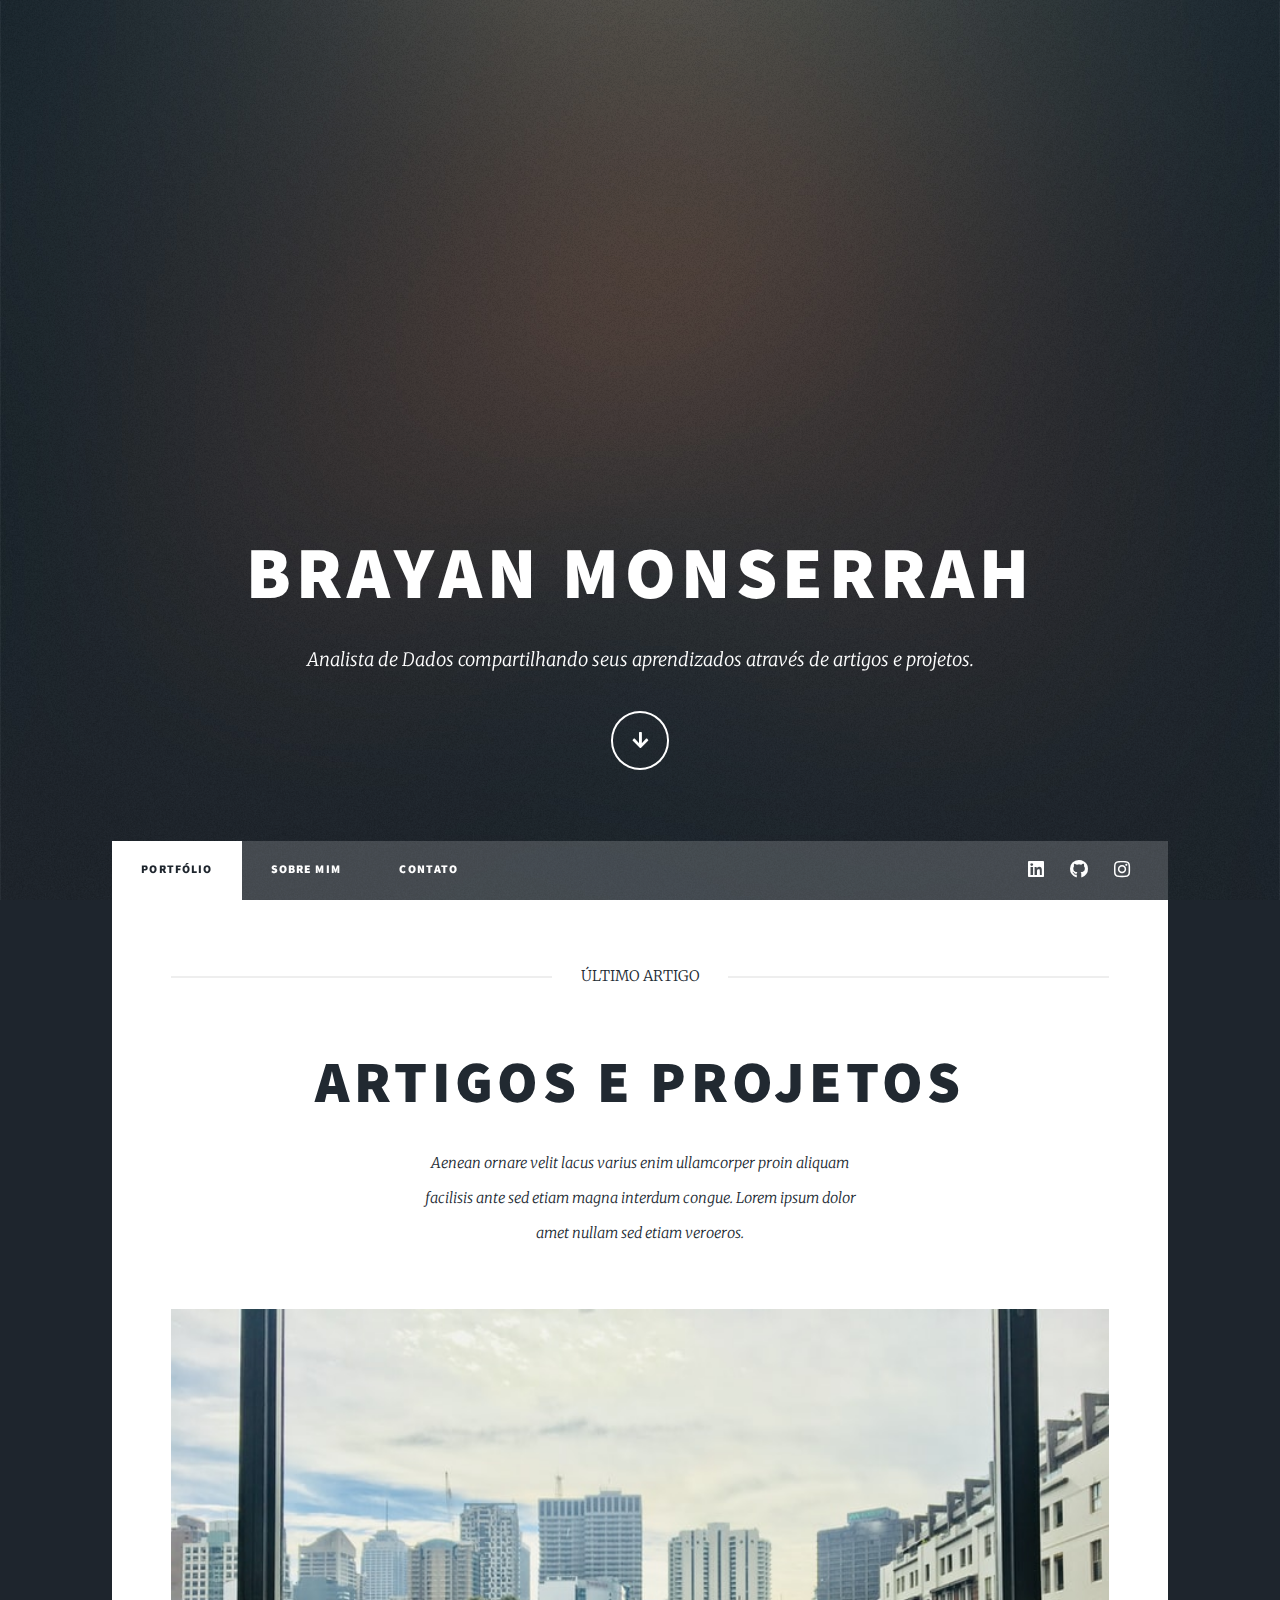
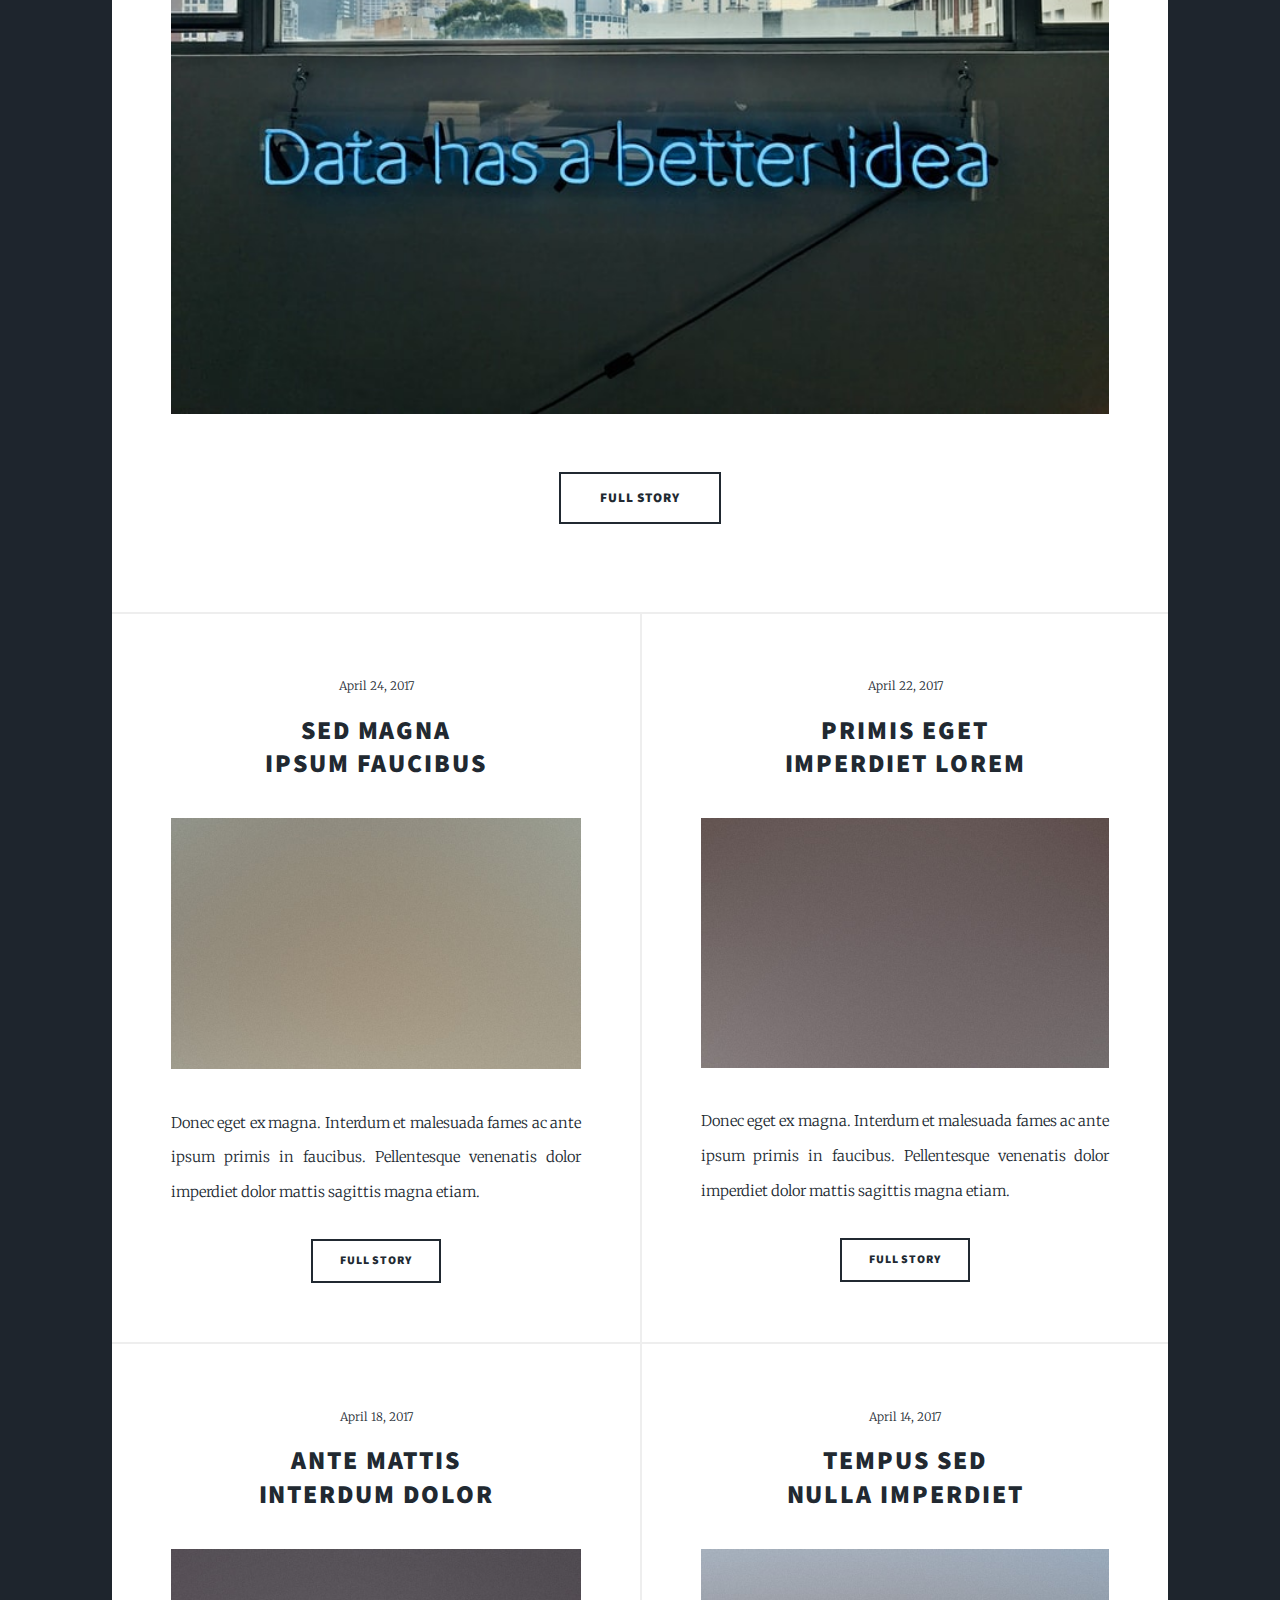
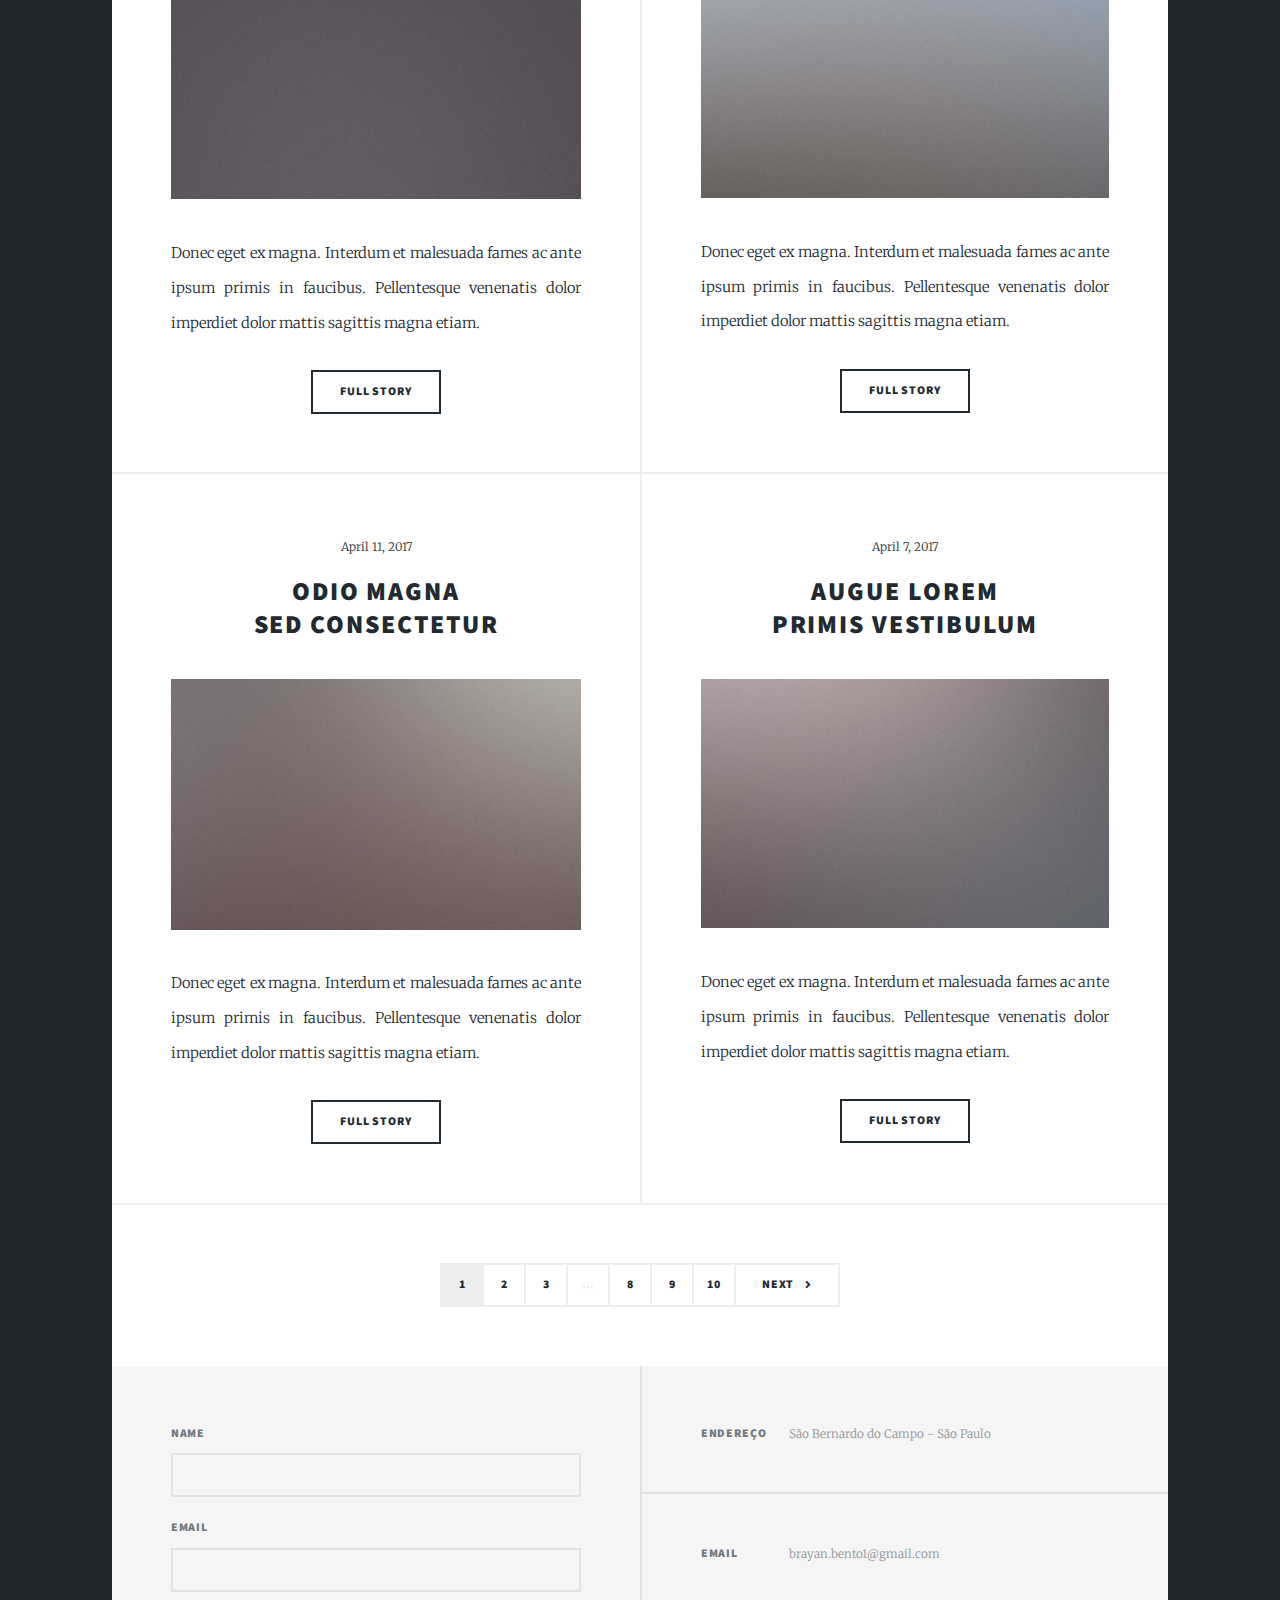
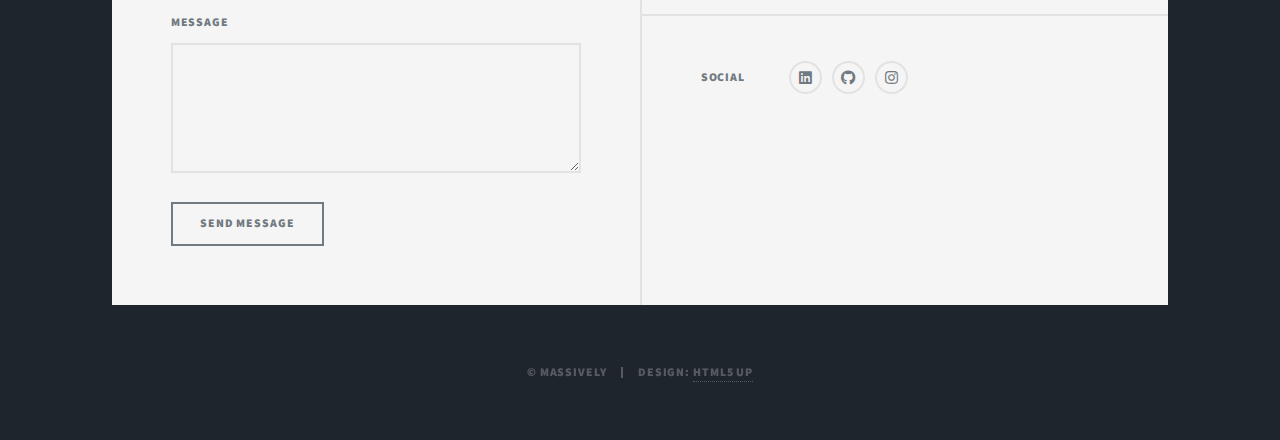
==== index.html @ f0b64129 "text updated" ====
<!DOCTYPE HTML>
<!--
	Massively by HTML5 UP
	html5up.net | @ajlkn
	Free for personal and commercial use under the CCA 3.0 license (html5up.net/license)
-->
<html>
	<head>
		<title>Portfólio</title>
		<meta charset="utf-8" />
		<meta name="viewport" content="width=device-width, initial-scale=1, user-scalable=no" />
		<link rel="shortcut icon" href="images/portfolio.ico" type="image/x-icon">
		<link rel="stylesheet" href="assets/css/main.css" />
		<noscript><link rel="stylesheet" href="assets/css/noscript.css" /></noscript>
	</head>
	<body class="is-preload">

		<!-- Wrapper -->
			<div id="wrapper" class="fade-in">

				<!-- Intro -->
					<div id="intro">
						<h1>Brayan Monserrah<br />
						</h1>
						<p>Analista de Dados compartilhando seus aprendizados através de artigos e projetos</a>.</p>
						<ul class="actions">
							<li><a href="#header" class="button icon solid solo fa-arrow-down scrolly">Continue</a></li>
						</ul>
					</div>

				<!-- Header -->
					<header id="header">
						<a href="index.html" class="logo">Bem-vindo(a)</a>
					</header>

				<!-- Nav -->
					<nav id="nav">
						<ul class="links">
							<li class="active"><a href="index.html">Portfólio</a></li>
							<li><a href="generic.html">Sobre mim</a></li>
							<li><a href="elements.html">Contato</a></li>
						</ul>
						<ul class="icons">
							<li><a href="https://www.linkedin.com/in/brayan-bento/" class="icon brands fa-linkedin"><span class="label">Facebook</span></a></li>
							<li><a href="https://github.com/brayannmb" class="icon brands fa-github"><span class="label">Instagram</span></a></li>
							<li><a href="https://www.instagram.com/brayannmb/" class="icon brands fa-instagram"><span class="label">GitHub</span></a></li>
						</ul>
					</nav>

				<!-- Main -->
					<div id="main">

						<!-- Featured Post -->
							<article class="post featured">
								<header class="major">
									<span class="date">ÚLTIMO ARTIGO</span>
									<h2><a href="#">Artigos e Projetos<br />
									</a></h2>
									<p>Aenean ornare velit lacus varius enim ullamcorper proin aliquam<br />
									facilisis ante sed etiam magna interdum congue. Lorem ipsum dolor<br />
									amet nullam sed etiam veroeros.</p>
								</header>
								<a href="#" class="image main"><img src="images/data.jpeg" alt="" /></a>
								<ul class="actions special">
									<li><a href="posts\post1.html" class="button large">Full Story</a></li>
								</ul>
							</article>

						<!-- Posts -->
							<section class="posts">
								<article>
									<header>
										<span class="date">April 24, 2017</span>
										<h2><a href="#">Sed magna<br />
										ipsum faucibus</a></h2>
									</header>
									<a href="#" class="image fit"><img src="images/pic02.jpg" alt="" /></a>
									<p>Donec eget ex magna. Interdum et malesuada fames ac ante ipsum primis in faucibus. Pellentesque venenatis dolor imperdiet dolor mattis sagittis magna etiam.</p>
									<ul class="actions special">
										<li><a href="#" class="button">Full Story</a></li>
									</ul>
								</article>
								<article>
									<header>
										<span class="date">April 22, 2017</span>
										<h2><a href="#">Primis eget<br />
										imperdiet lorem</a></h2>
									</header>
									<a href="#" class="image fit"><img src="images/pic03.jpg" alt="" /></a>
									<p>Donec eget ex magna. Interdum et malesuada fames ac ante ipsum primis in faucibus. Pellentesque venenatis dolor imperdiet dolor mattis sagittis magna etiam.</p>
									<ul class="actions special">
										<li><a href="#" class="button">Full Story</a></li>
									</ul>
								</article>
								<article>
									<header>
										<span class="date">April 18, 2017</span>
										<h2><a href="#">Ante mattis<br />
										interdum dolor</a></h2>
									</header>
									<a href="#" class="image fit"><img src="images/pic04.jpg" alt="" /></a>
									<p>Donec eget ex magna. Interdum et malesuada fames ac ante ipsum primis in faucibus. Pellentesque venenatis dolor imperdiet dolor mattis sagittis magna etiam.</p>
									<ul class="actions special">
										<li><a href="#" class="button">Full Story</a></li>
									</ul>
								</article>
								<article>
									<header>
										<span class="date">April 14, 2017</span>
										<h2><a href="#">Tempus sed<br />
										nulla imperdiet</a></h2>
									</header>
									<a href="#" class="image fit"><img src="images/pic05.jpg" alt="" /></a>
									<p>Donec eget ex magna. Interdum et malesuada fames ac ante ipsum primis in faucibus. Pellentesque venenatis dolor imperdiet dolor mattis sagittis magna etiam.</p>
									<ul class="actions special">
										<li><a href="#" class="button">Full Story</a></li>
									</ul>
								</article>
								<article>
									<header>
										<span class="date">April 11, 2017</span>
										<h2><a href="#">Odio magna<br />
										sed consectetur</a></h2>
									</header>
									<a href="#" class="image fit"><img src="images/pic06.jpg" alt="" /></a>
									<p>Donec eget ex magna. Interdum et malesuada fames ac ante ipsum primis in faucibus. Pellentesque venenatis dolor imperdiet dolor mattis sagittis magna etiam.</p>
									<ul class="actions special">
										<li><a href="#" class="button">Full Story</a></li>
									</ul>
								</article>
								<article>
									<header>
										<span class="date">April 7, 2017</span>
										<h2><a href="#">Augue lorem<br />
										primis vestibulum</a></h2>
									</header>
									<a href="#" class="image fit"><img src="images/pic07.jpg" alt="" /></a>
									<p>Donec eget ex magna. Interdum et malesuada fames ac ante ipsum primis in faucibus. Pellentesque venenatis dolor imperdiet dolor mattis sagittis magna etiam.</p>
									<ul class="actions special">
										<li><a href="#" class="button">Full Story</a></li>
									</ul>
								</article>
							</section>

						<!-- Footer -->
							<footer>
								<div class="pagination">
									<!--<a href="#" class="previous">Prev</a>-->
									<a href="#" class="page active">1</a>
									<a href="#" class="page">2</a>
									<a href="#" class="page">3</a>
									<span class="extra">&hellip;</span>
									<a href="#" class="page">8</a>
									<a href="#" class="page">9</a>
									<a href="#" class="page">10</a>
									<a href="#" class="next">Next</a>
								</div>
							</footer>

					</div>

				<!-- Footer -->
					<footer id="footer">
						<section>
							<form method="post" action="#">
								<div class="fields">
									<div class="field">
										<label for="name">Name</label>
										<input type="text" name="name" id="name" />
									</div>
									<div class="field">
										<label for="email">Email</label>
										<input type="text" name="email" id="email" />
									</div>
									<div class="field">
										<label for="message">Message</label>
										<textarea name="message" id="message" rows="3"></textarea>
									</div>
								</div>
								<ul class="actions">
									<li><input type="submit" value="Send Message" /></li>
								</ul>
							</form>
						</section>
						<section class="split contact">
							<section class="alt">
								<h3>Endereço</h3>
								<p>São Bernardo do Campo - São Paulo</p>
							</section>
							<section>
								<h3>Email</h3>
								<p>brayan.bento1@gmail.com</a></p>
							</section>
							<section>
								<h3>Social</h3>
								<ul class="icons alt">
									<li><a href="https://www.linkedin.com/in/brayan-bento/" class="icon brands alt fa-linkedin"><span class="label">Linkedin</span></a></li>
									<li><a href="https://github.com/brayannmb" class="icon brands alt fa-github"><span class="label">GitHub</span></a></li>
									<li><a href="https://www.instagram.com/brayannmb/" class="icon brands alt fa-instagram"><span class="label">Instagram</span></a></li>
								</ul>
							</section>
						</section>
					</footer>

				<!-- Copyright -->
					<div id="copyright">
						<ul><li>&copy; Massively</li><li>Design: <a href="https://html5up.net">HTML5 UP</a></li></ul>
					</div>

			</div>

		<!-- Scripts -->
			<script src="assets/js/jquery.min.js"></script>
			<script src="assets/js/jquery.scrollex.min.js"></script>
			<script src="assets/js/jquery.scrolly.min.js"></script>
			<script src="assets/js/browser.min.js"></script>
			<script src="assets/js/breakpoints.min.js"></script>
			<script src="assets/js/util.js"></script>
			<script src="assets/js/main.js"></script>

	</body>
</html>
---- assets/css/main.css ----
@import url(fontawesome-all.min.css);
@import url("https://fonts.googleapis.com/css?family=Merriweather:300,700,300italic,700italic|Source+Sans+Pro:900");

/*
	Massively by HTML5 UP
	html5up.net | @ajlkn
	Free for personal and commercial use under the CCA 3.0 license (html5up.net/license)
*/

html, body, div, span, applet, object,
iframe, h1, h2, h3, h4, h5, h6, p, blockquote,
pre, a, abbr, acronym, address, big, cite,
code, del, dfn, em, img, ins, kbd, q, s, samp,
small, strike, strong, sub, sup, tt, var, b,
u, i, center, dl, dt, dd, ol, ul, li, fieldset,
form, label, legend, table, caption, tbody,
tfoot, thead, tr, th, td, article, aside,
canvas, details, embed, figure, figcaption,
footer, header, hgroup, menu, nav, output, ruby,
section, summary, time, mark, audio, video {
	margin: 0;
	padding: 0;
	border: 0;
	font-size: 100%;
	font: inherit;
	vertical-align: baseline;}

article, aside, details, figcaption, figure,
footer, header, hgroup, menu, nav, section {
	display: block;}

body {
	line-height: 1;
}

ol, ul {
	list-style: none;
}

blockquote, q {
	quotes: none;
}

	blockquote:before, blockquote:after, q:before, q:after {
		content: '';
		content: none;
	}

table {
	border-collapse: collapse;
	border-spacing: 0;
}

body {
	-webkit-text-size-adjust: none;
}

mark {
	background-color: transparent;
	color: inherit;
}

input::-moz-focus-inner {
	border: 0;
	padding: 0;
}

input, select, textarea {
	-moz-appearance: none;
	-webkit-appearance: none;
	-ms-appearance: none;
	appearance: none;
}

/* Basic */

	@-ms-viewport {
		width: device-width;
	}

	body {
		-ms-overflow-style: scrollbar;
	}

	@media screen and (max-width: 480px) {

		html, body {
			min-width: 320px;
		}

	}

	html {
		box-sizing: border-box;
	}

	*, *:before, *:after {
		box-sizing: inherit;
	}

	body {
		background-color: #1e252d;
	}

		body.is-preload *, body.is-preload *:before, body.is-preload *:after {
			-moz-animation: none !important;
			-webkit-animation: none !important;
			-ms-animation: none !important;
			animation: none !important;
			-moz-transition: none !important;
			-webkit-transition: none !important;
			-ms-transition: none !important;
			transition: none !important;
		}

/* Type */

	html {
		font-size: 16pt;
	}

		@media screen and (max-width: 1680px) {

			html {
				font-size: 12pt;
			}

		}

		@media screen and (max-width: 1280px) {

			html {
				font-size: 11pt;
			}

		}

		@media screen and (max-width: 360px) {

			html {
				font-size: 10pt;
			}

		}

	body {
		color: #212931;
	}

	body, input, select, textarea {
		font-family: "Merriweather", Georgia, serif;
		font-weight: 300;
		font-size: 1rem;
		line-height: 2.375;
	}

	a {
		-moz-transition: color 0.2s ease-in-out, background-color 0.2s ease-in-out, border-color 0.2s ease-in-out, box-shadow 0.2s ease-in-out;
		-webkit-transition: color 0.2s ease-in-out, background-color 0.2s ease-in-out, border-color 0.2s ease-in-out, box-shadow 0.2s ease-in-out;
		-ms-transition: color 0.2s ease-in-out, background-color 0.2s ease-in-out, border-color 0.2s ease-in-out, box-shadow 0.2s ease-in-out;
		transition: color 0.2s ease-in-out, background-color 0.2s ease-in-out, border-color 0.2s ease-in-out, box-shadow 0.2s ease-in-out;
		border-bottom: dotted 1px;
		text-decoration: none;
	}

		a:hover {
			border-bottom-color: transparent;
		}

	strong, b {
		font-weight: 600;
	}

	em, i {
		font-style: italic;
	}

	p {
		text-align: justify;
		margin: 0 0 2rem 0;
	}

	h1, h2, h3, h4, h5, h6 {
		font-family: "Source Sans Pro", Helvetica, sans-serif;
		font-weight: 900;
		line-height: 1.5;
		letter-spacing: 0.075em;
		text-transform: uppercase;
		margin: 0 0 1rem 0;
	}

		h1 a, h2 a, h3 a, h4 a, h5 a, h6 a {
			border-bottom: 0;
			color: inherit;
			text-decoration: none;
		}

	h1 {
		font-size: 4rem;
		line-height: 1.1;
		margin: 0 0 2rem 0;
	}

	h2 {
		font-size: 1.75rem;
		line-height: 1.3;
		margin: 0 0 1.5rem 0;
	}

	h3 {
		font-size: 1.25rem;
		margin: 0 0 1.5rem 0;
	}

	h4 {
		font-size: 1rem;
	}

	h5 {
		font-size: 0.9rem;
	}

	h6 {
		font-size: 0.8rem;
	}

	sub {
		font-size: 0.8rem;
		position: relative;
		top: 0.5rem;
	}

	sup {
		font-size: 0.8rem;
		position: relative;
		top: -0.5rem;
	}

	blockquote {
		border-left: solid 4px;
		font-style: italic;
		margin: 0 0 2rem 0;
		padding: 0.5rem 0 0.5rem 2rem;
	}

	code {
		border: solid 2px;
		font-family: "Courier New", monospace;
		font-size: 0.9rem;
		margin: 0 0.25rem;
		padding: 0.25rem 0.65rem;
	}

	pre {
		-webkit-overflow-scrolling: touch;
		font-family: "Courier New", monospace;
		font-size: 0.9rem;
		margin: 0 0 2rem 0;
	}

		pre code {
			display: block;
			line-height: 1.75;
			padding: 1rem 1.5rem;
			overflow-x: auto;
		}

	hr {
		border: 0;
		border-bottom: solid 2px;
		margin: 3rem 0;
	}

		hr.major {
			margin: 5rem 0;
		}

	.align-left {
		text-align: left;
	}

	.align-center {
		text-align: center;
	}

	.align-right {
		text-align: right;
	}

	input, select, textarea {
		color: #212931;
	}

	a {
		color: #212931;
		border-bottom-color: rgba(33, 41, 49, 0.5);
	}

		a:hover {
			border-bottom-color: transparent;
			color: #18bfef !important;
		}

	strong, b {
		color: #212931;
	}

	h1, h2, h3, h4, h5, h6 {
		color: #212931;
	}

	blockquote {
		border-left-color: #eeeeee;
	}

	code {
		background: rgba(220, 220, 220, 0.25);
		border-color: #eeeeee;
	}

	hr {
		border-bottom-color: #eeeeee;
	}

/* Row */

	.row {
		display: flex;
		flex-wrap: wrap;
		box-sizing: border-box;
		align-items: stretch;
	}

		.row > * {
			box-sizing: border-box;
		}

		.row.gtr-uniform > * > :last-child {
			margin-bottom: 0;
		}

		.row.aln-left {
			justify-content: flex-start;
		}

		.row.aln-center {
			justify-content: center;
		}

		.row.aln-right {
			justify-content: flex-end;
		}

		.row.aln-top {
			align-items: flex-start;
		}

		.row.aln-middle {
			align-items: center;
		}

		.row.aln-bottom {
			align-items: flex-end;
		}

		.row > .imp {
			order: -1;
		}

		.row > .col-1 {
			width: 8.33333%;
		}

		.row > .off-1 {
			margin-left: 8.33333%;
		}

		.row > .col-2 {
			width: 16.66667%;
		}

		.row > .off-2 {
			margin-left: 16.66667%;
		}

		.row > .col-3 {
			width: 25%;
		}

		.row > .off-3 {
			margin-left: 25%;
		}

		.row > .col-4 {
			width: 33.33333%;
		}

		.row > .off-4 {
			margin-left: 33.33333%;
		}

		.row > .col-5 {
			width: 41.66667%;
		}

		.row > .off-5 {
			margin-left: 41.66667%;
		}

		.row > .col-6 {
			width: 50%;
		}

		.row > .off-6 {
			margin-left: 50%;
		}

		.row > .col-7 {
			width: 58.33333%;
		}

		.row > .off-7 {
			margin-left: 58.33333%;
		}

		.row > .col-8 {
			width: 66.66667%;
		}

		.row > .off-8 {
			margin-left: 66.66667%;
		}

		.row > .col-9 {
			width: 75%;
		}

		.row > .off-9 {
			margin-left: 75%;
		}

		.row > .col-10 {
			width: 83.33333%;
		}

		.row > .off-10 {
			margin-left: 83.33333%;
		}

		.row > .col-11 {
			width: 91.66667%;
		}

		.row > .off-11 {
			margin-left: 91.66667%;
		}

		.row > .col-12 {
			width: 100%;
		}

		.row > .off-12 {
			margin-left: 100%;
		}

		.row.gtr-0 {
			margin-top: 0;
			margin-left: 0rem;
		}

			.row.gtr-0 > * {
				padding: 0 0 0 0rem;
			}

			.row.gtr-0.gtr-uniform {
				margin-top: 0rem;
			}

				.row.gtr-0.gtr-uniform > * {
					padding-top: 0rem;
				}

		.row.gtr-25 {
			margin-top: 0;
			margin-left: -0.375rem;
		}

			.row.gtr-25 > * {
				padding: 0 0 0 0.375rem;
			}

			.row.gtr-25.gtr-uniform {
				margin-top: -0.375rem;
			}

				.row.gtr-25.gtr-uniform > * {
					padding-top: 0.375rem;
				}

		.row.gtr-50 {
			margin-top: 0;
			margin-left: -0.75rem;
		}

			.row.gtr-50 > * {
				padding: 0 0 0 0.75rem;
			}

			.row.gtr-50.gtr-uniform {
				margin-top: -0.75rem;
			}

				.row.gtr-50.gtr-uniform > * {
					padding-top: 0.75rem;
				}

		.row {
			margin-top: 0;
			margin-left: -1.5rem;
		}

			.row > * {
				padding: 0 0 0 1.5rem;
			}

			.row.gtr-uniform {
				margin-top: -1.5rem;
			}

				.row.gtr-uniform > * {
					padding-top: 1.5rem;
				}

		.row.gtr-150 {
			margin-top: 0;
			margin-left: -2.25rem;
		}

			.row.gtr-150 > * {
				padding: 0 0 0 2.25rem;
			}

			.row.gtr-150.gtr-uniform {
				margin-top: -2.25rem;
			}

				.row.gtr-150.gtr-uniform > * {
					padding-top: 2.25rem;
				}

		.row.gtr-200 {
			margin-top: 0;
			margin-left: -3rem;
		}

			.row.gtr-200 > * {
				padding: 0 0 0 3rem;
			}

			.row.gtr-200.gtr-uniform {
				margin-top: -3rem;
			}

				.row.gtr-200.gtr-uniform > * {
					padding-top: 3rem;
				}

		@media screen and (max-width: 1680px) {

			.row {
				display: flex;
				flex-wrap: wrap;
				box-sizing: border-box;
				align-items: stretch;
			}

				.row > * {
					box-sizing: border-box;
				}

				.row.gtr-uniform > * > :last-child {
					margin-bottom: 0;
				}

				.row.aln-left {
					justify-content: flex-start;
				}

				.row.aln-center {
					justify-content: center;
				}

				.row.aln-right {
					justify-content: flex-end;
				}

				.row.aln-top {
					align-items: flex-start;
				}

				.row.aln-middle {
					align-items: center;
				}

				.row.aln-bottom {
					align-items: flex-end;
				}

				.row > .imp-xlarge {
					order: -1;
				}

				.row > .col-1-xlarge {
					width: 8.33333%;
				}

				.row > .off-1-xlarge {
					margin-left: 8.33333%;
				}

				.row > .col-2-xlarge {
					width: 16.66667%;
				}

				.row > .off-2-xlarge {
					margin-left: 16.66667%;
				}

				.row > .col-3-xlarge {
					width: 25%;
				}

				.row > .off-3-xlarge {
					margin-left: 25%;
				}

				.row > .col-4-xlarge {
					width: 33.33333%;
				}

				.row > .off-4-xlarge {
					margin-left: 33.33333%;
				}

				.row > .col-5-xlarge {
					width: 41.66667%;
				}

				.row > .off-5-xlarge {
					margin-left: 41.66667%;
				}

				.row > .col-6-xlarge {
					width: 50%;
				}

				.row > .off-6-xlarge {
					margin-left: 50%;
				}

				.row > .col-7-xlarge {
					width: 58.33333%;
				}

				.row > .off-7-xlarge {
					margin-left: 58.33333%;
				}

				.row > .col-8-xlarge {
					width: 66.66667%;
				}

				.row > .off-8-xlarge {
					margin-left: 66.66667%;
				}

				.row > .col-9-xlarge {
					width: 75%;
				}

				.row > .off-9-xlarge {
					margin-left: 75%;
				}

				.row > .col-10-xlarge {
					width: 83.33333%;
				}

				.row > .off-10-xlarge {
					margin-left: 83.33333%;
				}

				.row > .col-11-xlarge {
					width: 91.66667%;
				}

				.row > .off-11-xlarge {
					margin-left: 91.66667%;
				}

				.row > .col-12-xlarge {
					width: 100%;
				}

				.row > .off-12-xlarge {
					margin-left: 100%;
				}

				.row.gtr-0 {
					margin-top: 0;
					margin-left: 0rem;
				}

					.row.gtr-0 > * {
						padding: 0 0 0 0rem;
					}

					.row.gtr-0.gtr-uniform {
						margin-top: 0rem;
					}

						.row.gtr-0.gtr-uniform > * {
							padding-top: 0rem;
						}

				.row.gtr-25 {
					margin-top: 0;
					margin-left: -0.375rem;
				}

					.row.gtr-25 > * {
						padding: 0 0 0 0.375rem;
					}

					.row.gtr-25.gtr-uniform {
						margin-top: -0.375rem;
					}

						.row.gtr-25.gtr-uniform > * {
							padding-top: 0.375rem;
						}

				.row.gtr-50 {
					margin-top: 0;
					margin-left: -0.75rem;
				}

					.row.gtr-50 > * {
						padding: 0 0 0 0.75rem;
					}

					.row.gtr-50.gtr-uniform {
						margin-top: -0.75rem;
					}

						.row.gtr-50.gtr-uniform > * {
							padding-top: 0.75rem;
						}

				.row {
					margin-top: 0;
					margin-left: -1.5rem;
				}

					.row > * {
						padding: 0 0 0 1.5rem;
					}

					.row.gtr-uniform {
						margin-top: -1.5rem;
					}

						.row.gtr-uniform > * {
							padding-top: 1.5rem;
						}

				.row.gtr-150 {
					margin-top: 0;
					margin-left: -2.25rem;
				}

					.row.gtr-150 > * {
						padding: 0 0 0 2.25rem;
					}

					.row.gtr-150.gtr-uniform {
						margin-top: -2.25rem;
					}

						.row.gtr-150.gtr-uniform > * {
							padding-top: 2.25rem;
						}

				.row.gtr-200 {
					margin-top: 0;
					margin-left: -3rem;
				}

					.row.gtr-200 > * {
						padding: 0 0 0 3rem;
					}

					.row.gtr-200.gtr-uniform {
						margin-top: -3rem;
					}

						.row.gtr-200.gtr-uniform > * {
							padding-top: 3rem;
						}

		}

		@media screen and (max-width: 1280px) {

			.row {
				display: flex;
				flex-wrap: wrap;
				box-sizing: border-box;
				align-items: stretch;
			}

				.row > * {
					box-sizing: border-box;
				}

				.row.gtr-uniform > * > :last-child {
					margin-bottom: 0;
				}

				.row.aln-left {
					justify-content: flex-start;
				}

				.row.aln-center {
					justify-content: center;
				}

				.row.aln-right {
					justify-content: flex-end;
				}

				.row.aln-top {
					align-items: flex-start;
				}

				.row.aln-middle {
					align-items: center;
				}

				.row.aln-bottom {
					align-items: flex-end;
				}

				.row > .imp-large {
					order: -1;
				}

				.row > .col-1-large {
					width: 8.33333%;
				}

				.row > .off-1-large {
					margin-left: 8.33333%;
				}

				.row > .col-2-large {
					width: 16.66667%;
				}

				.row > .off-2-large {
					margin-left: 16.66667%;
				}

				.row > .col-3-large {
					width: 25%;
				}

				.row > .off-3-large {
					margin-left: 25%;
				}

				.row > .col-4-large {
					width: 33.33333%;
				}

				.row > .off-4-large {
					margin-left: 33.33333%;
				}

				.row > .col-5-large {
					width: 41.66667%;
				}

				.row > .off-5-large {
					margin-left: 41.66667%;
				}

				.row > .col-6-large {
					width: 50%;
				}

				.row > .off-6-large {
					margin-left: 50%;
				}

				.row > .col-7-large {
					width: 58.33333%;
				}

				.row > .off-7-large {
					margin-left: 58.33333%;
				}

				.row > .col-8-large {
					width: 66.66667%;
				}

				.row > .off-8-large {
					margin-left: 66.66667%;
				}

				.row > .col-9-large {
					width: 75%;
				}

				.row > .off-9-large {
					margin-left: 75%;
				}

				.row > .col-10-large {
					width: 83.33333%;
				}

				.row > .off-10-large {
					margin-left: 83.33333%;
				}

				.row > .col-11-large {
					width: 91.66667%;
				}

				.row > .off-11-large {
					margin-left: 91.66667%;
				}

				.row > .col-12-large {
					width: 100%;
				}

				.row > .off-12-large {
					margin-left: 100%;
				}

				.row.gtr-0 {
					margin-top: 0;
					margin-left: 0rem;
				}

					.row.gtr-0 > * {
						padding: 0 0 0 0rem;
					}

					.row.gtr-0.gtr-uniform {
						margin-top: 0rem;
					}

						.row.gtr-0.gtr-uniform > * {
							padding-top: 0rem;
						}

				.row.gtr-25 {
					margin-top: 0;
					margin-left: -0.375rem;
				}

					.row.gtr-25 > * {
						padding: 0 0 0 0.375rem;
					}

					.row.gtr-25.gtr-uniform {
						margin-top: -0.375rem;
					}

						.row.gtr-25.gtr-uniform > * {
							padding-top: 0.375rem;
						}

				.row.gtr-50 {
					margin-top: 0;
					margin-left: -0.75rem;
				}

					.row.gtr-50 > * {
						padding: 0 0 0 0.75rem;
					}

					.row.gtr-50.gtr-uniform {
						margin-top: -0.75rem;
					}

						.row.gtr-50.gtr-uniform > * {
							padding-top: 0.75rem;
						}

				.row {
					margin-top: 0;
					margin-left: -1.5rem;
				}

					.row > * {
						padding: 0 0 0 1.5rem;
					}

					.row.gtr-uniform {
						margin-top: -1.5rem;
					}

						.row.gtr-uniform > * {
							padding-top: 1.5rem;
						}

				.row.gtr-150 {
					margin-top: 0;
					margin-left: -2.25rem;
				}

					.row.gtr-150 > * {
						padding: 0 0 0 2.25rem;
					}

					.row.gtr-150.gtr-uniform {
						margin-top: -2.25rem;
					}

						.row.gtr-150.gtr-uniform > * {
							padding-top: 2.25rem;
						}

				.row.gtr-200 {
					margin-top: 0;
					margin-left: -3rem;
				}

					.row.gtr-200 > * {
						padding: 0 0 0 3rem;
					}

					.row.gtr-200.gtr-uniform {
						margin-top: -3rem;
					}

						.row.gtr-200.gtr-uniform > * {
							padding-top: 3rem;
						}

		}

		@media screen and (max-width: 980px) {

			.row {
				display: flex;
				flex-wrap: wrap;
				box-sizing: border-box;
				align-items: stretch;
			}

				.row > * {
					box-sizing: border-box;
				}

				.row.gtr-uniform > * > :last-child {
					margin-bottom: 0;
				}

				.row.aln-left {
					justify-content: flex-start;
				}

				.row.aln-center {
					justify-content: center;
				}

				.row.aln-right {
					justify-content: flex-end;
				}

				.row.aln-top {
					align-items: flex-start;
				}

				.row.aln-middle {
					align-items: center;
				}

				.row.aln-bottom {
					align-items: flex-end;
				}

				.row > .imp-medium {
					order: -1;
				}

				.row > .col-1-medium {
					width: 8.33333%;
				}

				.row > .off-1-medium {
					margin-left: 8.33333%;
				}

				.row > .col-2-medium {
					width: 16.66667%;
				}

				.row > .off-2-medium {
					margin-left: 16.66667%;
				}

				.row > .col-3-medium {
					width: 25%;
				}

				.row > .off-3-medium {
					margin-left: 25%;
				}

				.row > .col-4-medium {
					width: 33.33333%;
				}

				.row > .off-4-medium {
					margin-left: 33.33333%;
				}

				.row > .col-5-medium {
					width: 41.66667%;
				}

				.row > .off-5-medium {
					margin-left: 41.66667%;
				}

				.row > .col-6-medium {
					width: 50%;
				}

				.row > .off-6-medium {
					margin-left: 50%;
				}

				.row > .col-7-medium {
					width: 58.33333%;
				}

				.row > .off-7-medium {
					margin-left: 58.33333%;
				}

				.row > .col-8-medium {
					width: 66.66667%;
				}

				.row > .off-8-medium {
					margin-left: 66.66667%;
				}

				.row > .col-9-medium {
					width: 75%;
				}

				.row > .off-9-medium {
					margin-left: 75%;
				}

				.row > .col-10-medium {
					width: 83.33333%;
				}

				.row > .off-10-medium {
					margin-left: 83.33333%;
				}

				.row > .col-11-medium {
					width: 91.66667%;
				}

				.row > .off-11-medium {
					margin-left: 91.66667%;
				}

				.row > .col-12-medium {
					width: 100%;
				}

				.row > .off-12-medium {
					margin-left: 100%;
				}

				.row.gtr-0 {
					margin-top: 0;
					margin-left: 0rem;
				}

					.row.gtr-0 > * {
						padding: 0 0 0 0rem;
					}

					.row.gtr-0.gtr-uniform {
						margin-top: 0rem;
					}

						.row.gtr-0.gtr-uniform > * {
							padding-top: 0rem;
						}

				.row.gtr-25 {
					margin-top: 0;
					margin-left: -0.375rem;
				}

					.row.gtr-25 > * {
						padding: 0 0 0 0.375rem;
					}

					.row.gtr-25.gtr-uniform {
						margin-top: -0.375rem;
					}

						.row.gtr-25.gtr-uniform > * {
							padding-top: 0.375rem;
						}

				.row.gtr-50 {
					margin-top: 0;
					margin-left: -0.75rem;
				}

					.row.gtr-50 > * {
						padding: 0 0 0 0.75rem;
					}

					.row.gtr-50.gtr-uniform {
						margin-top: -0.75rem;
					}

						.row.gtr-50.gtr-uniform > * {
							padding-top: 0.75rem;
						}

				.row {
					margin-top: 0;
					margin-left: -1.5rem;
				}

					.row > * {
						padding: 0 0 0 1.5rem;
					}

					.row.gtr-uniform {
						margin-top: -1.5rem;
					}

						.row.gtr-uniform > * {
							padding-top: 1.5rem;
						}

				.row.gtr-150 {
					margin-top: 0;
					margin-left: -2.25rem;
				}

					.row.gtr-150 > * {
						padding: 0 0 0 2.25rem;
					}

					.row.gtr-150.gtr-uniform {
						margin-top: -2.25rem;
					}

						.row.gtr-150.gtr-uniform > * {
							padding-top: 2.25rem;
						}

				.row.gtr-200 {
					margin-top: 0;
					margin-left: -3rem;
				}

					.row.gtr-200 > * {
						padding: 0 0 0 3rem;
					}

					.row.gtr-200.gtr-uniform {
						margin-top: -3rem;
					}

						.row.gtr-200.gtr-uniform > * {
							padding-top: 3rem;
						}

		}

		@media screen and (max-width: 736px) {

			.row {
				display: flex;
				flex-wrap: wrap;
				box-sizing: border-box;
				align-items: stretch;
			}

				.row > * {
					box-sizing: border-box;
				}

				.row.gtr-uniform > * > :last-child {
					margin-bottom: 0;
				}

				.row.aln-left {
					justify-content: flex-start;
				}

				.row.aln-center {
					justify-content: center;
				}

				.row.aln-right {
					justify-content: flex-end;
				}

				.row.aln-top {
					align-items: flex-start;
				}

				.row.aln-middle {
					align-items: center;
				}

				.row.aln-bottom {
					align-items: flex-end;
				}

				.row > .imp-small {
					order: -1;
				}

				.row > .col-1-small {
					width: 8.33333%;
				}

				.row > .off-1-small {
					margin-left: 8.33333%;
				}

				.row > .col-2-small {
					width: 16.66667%;
				}

				.row > .off-2-small {
					margin-left: 16.66667%;
				}

				.row > .col-3-small {
					width: 25%;
				}

				.row > .off-3-small {
					margin-left: 25%;
				}

				.row > .col-4-small {
					width: 33.33333%;
				}

				.row > .off-4-small {
					margin-left: 33.33333%;
				}

				.row > .col-5-small {
					width: 41.66667%;
				}

				.row > .off-5-small {
					margin-left: 41.66667%;
				}

				.row > .col-6-small {
					width: 50%;
				}

				.row > .off-6-small {
					margin-left: 50%;
				}

				.row > .col-7-small {
					width: 58.33333%;
				}

				.row > .off-7-small {
					margin-left: 58.33333%;
				}

				.row > .col-8-small {
					width: 66.66667%;
				}

				.row > .off-8-small {
					margin-left: 66.66667%;
				}

				.row > .col-9-small {
					width: 75%;
				}

				.row > .off-9-small {
					margin-left: 75%;
				}

				.row > .col-10-small {
					width: 83.33333%;
				}

				.row > .off-10-small {
					margin-left: 83.33333%;
				}

				.row > .col-11-small {
					width: 91.66667%;
				}

				.row > .off-11-small {
					margin-left: 91.66667%;
				}

				.row > .col-12-small {
					width: 100%;
				}

				.row > .off-12-small {
					margin-left: 100%;
				}

				.row.gtr-0 {
					margin-top: 0;
					margin-left: 0rem;
				}

					.row.gtr-0 > * {
						padding: 0 0 0 0rem;
					}

					.row.gtr-0.gtr-uniform {
						margin-top: 0rem;
					}

						.row.gtr-0.gtr-uniform > * {
							padding-top: 0rem;
						}

				.row.gtr-25 {
					margin-top: 0;
					margin-left: -0.375rem;
				}

					.row.gtr-25 > * {
						padding: 0 0 0 0.375rem;
					}

					.row.gtr-25.gtr-uniform {
						margin-top: -0.375rem;
					}

						.row.gtr-25.gtr-uniform > * {
							padding-top: 0.375rem;
						}

				.row.gtr-50 {
					margin-top: 0;
					margin-left: -0.75rem;
				}

					.row.gtr-50 > * {
						padding: 0 0 0 0.75rem;
					}

					.row.gtr-50.gtr-uniform {
						margin-top: -0.75rem;
					}

						.row.gtr-50.gtr-uniform > * {
							padding-top: 0.75rem;
						}

				.row {
					margin-top: 0;
					margin-left: -1.5rem;
				}

					.row > * {
						padding: 0 0 0 1.5rem;
					}

					.row.gtr-uniform {
						margin-top: -1.5rem;
					}

						.row.gtr-uniform > * {
							padding-top: 1.5rem;
						}

				.row.gtr-150 {
					margin-top: 0;
					margin-left: -2.25rem;
				}

					.row.gtr-150 > * {
						padding: 0 0 0 2.25rem;
					}

					.row.gtr-150.gtr-uniform {
						margin-top: -2.25rem;
					}

						.row.gtr-150.gtr-uniform > * {
							padding-top: 2.25rem;
						}

				.row.gtr-200 {
					margin-top: 0;
					margin-left: -3rem;
				}

					.row.gtr-200 > * {
						padding: 0 0 0 3rem;
					}

					.row.gtr-200.gtr-uniform {
						margin-top: -3rem;
					}

						.row.gtr-200.gtr-uniform > * {
							padding-top: 3rem;
						}

		}

		@media screen and (max-width: 480px) {

			.row {
				display: flex;
				flex-wrap: wrap;
				box-sizing: border-box;
				align-items: stretch;
			}

				.row > * {
					box-sizing: border-box;
				}

				.row.gtr-uniform > * > :last-child {
					margin-bottom: 0;
				}

				.row.aln-left {
					justify-content: flex-start;
				}

				.row.aln-center {
					justify-content: center;
				}

				.row.aln-right {
					justify-content: flex-end;
				}

				.row.aln-top {
					align-items: flex-start;
				}

				.row.aln-middle {
					align-items: center;
				}

				.row.aln-bottom {
					align-items: flex-end;
				}

				.row > .imp-xsmall {
					order: -1;
				}

				.row > .col-1-xsmall {
					width: 8.33333%;
				}

				.row > .off-1-xsmall {
					margin-left: 8.33333%;
				}

				.row > .col-2-xsmall {
					width: 16.66667%;
				}

				.row > .off-2-xsmall {
					margin-left: 16.66667%;
				}

				.row > .col-3-xsmall {
					width: 25%;
				}

				.row > .off-3-xsmall {
					margin-left: 25%;
				}

				.row > .col-4-xsmall {
					width: 33.33333%;
				}

				.row > .off-4-xsmall {
					margin-left: 33.33333%;
				}

				.row > .col-5-xsmall {
					width: 41.66667%;
				}

				.row > .off-5-xsmall {
					margin-left: 41.66667%;
				}

				.row > .col-6-xsmall {
					width: 50%;
				}

				.row > .off-6-xsmall {
					margin-left: 50%;
				}

				.row > .col-7-xsmall {
					width: 58.33333%;
				}

				.row > .off-7-xsmall {
					margin-left: 58.33333%;
				}

				.row > .col-8-xsmall {
					width: 66.66667%;
				}

				.row > .off-8-xsmall {
					margin-left: 66.66667%;
				}

				.row > .col-9-xsmall {
					width: 75%;
				}

				.row > .off-9-xsmall {
					margin-left: 75%;
				}

				.row > .col-10-xsmall {
					width: 83.33333%;
				}

				.row > .off-10-xsmall {
					margin-left: 83.33333%;
				}

				.row > .col-11-xsmall {
					width: 91.66667%;
				}

				.row > .off-11-xsmall {
					margin-left: 91.66667%;
				}

				.row > .col-12-xsmall {
					width: 100%;
				}

				.row > .off-12-xsmall {
					margin-left: 100%;
				}

				.row.gtr-0 {
					margin-top: 0;
					margin-left: 0rem;
				}

					.row.gtr-0 > * {
						padding: 0 0 0 0rem;
					}

					.row.gtr-0.gtr-uniform {
						margin-top: 0rem;
					}

						.row.gtr-0.gtr-uniform > * {
							padding-top: 0rem;
						}

				.row.gtr-25 {
					margin-top: 0;
					margin-left: -0.375rem;
				}

					.row.gtr-25 > * {
						padding: 0 0 0 0.375rem;
					}

					.row.gtr-25.gtr-uniform {
						margin-top: -0.375rem;
					}

						.row.gtr-25.gtr-uniform > * {
							padding-top: 0.375rem;
						}

				.row.gtr-50 {
					margin-top: 0;
					margin-left: -0.75rem;
				}

					.row.gtr-50 > * {
						padding: 0 0 0 0.75rem;
					}

					.row.gtr-50.gtr-uniform {
						margin-top: -0.75rem;
					}

						.row.gtr-50.gtr-uniform > * {
							padding-top: 0.75rem;
						}

				.row {
					margin-top: 0;
					margin-left: -1.5rem;
				}

					.row > * {
						padding: 0 0 0 1.5rem;
					}

					.row.gtr-uniform {
						margin-top: -1.5rem;
					}

						.row.gtr-uniform > * {
							padding-top: 1.5rem;
						}

				.row.gtr-150 {
					margin-top: 0;
					margin-left: -2.25rem;
				}

					.row.gtr-150 > * {
						padding: 0 0 0 2.25rem;
					}

					.row.gtr-150.gtr-uniform {
						margin-top: -2.25rem;
					}

						.row.gtr-150.gtr-uniform > * {
							padding-top: 2.25rem;
						}

				.row.gtr-200 {
					margin-top: 0;
					margin-left: -3rem;
				}

					.row.gtr-200 > * {
						padding: 0 0 0 3rem;
					}

					.row.gtr-200.gtr-uniform {
						margin-top: -3rem;
					}

						.row.gtr-200.gtr-uniform > * {
							padding-top: 3rem;
						}

		}

		@media screen and (max-width: 360px) {

			.row {
				display: flex;
				flex-wrap: wrap;
				box-sizing: border-box;
				align-items: stretch;
			}

				.row > * {
					box-sizing: border-box;
				}

				.row.gtr-uniform > * > :last-child {
					margin-bottom: 0;
				}

				.row.aln-left {
					justify-content: flex-start;
				}

				.row.aln-center {
					justify-content: center;
				}

				.row.aln-right {
					justify-content: flex-end;
				}

				.row.aln-top {
					align-items: flex-start;
				}

				.row.aln-middle {
					align-items: center;
				}

				.row.aln-bottom {
					align-items: flex-end;
				}

				.row > .imp-xxsmall {
					order: -1;
				}

				.row > .col-1-xxsmall {
					width: 8.33333%;
				}

				.row > .off-1-xxsmall {
					margin-left: 8.33333%;
				}

				.row > .col-2-xxsmall {
					width: 16.66667%;
				}

				.row > .off-2-xxsmall {
					margin-left: 16.66667%;
				}

				.row > .col-3-xxsmall {
					width: 25%;
				}

				.row > .off-3-xxsmall {
					margin-left: 25%;
				}

				.row > .col-4-xxsmall {
					width: 33.33333%;
				}

				.row > .off-4-xxsmall {
					margin-left: 33.33333%;
				}

				.row > .col-5-xxsmall {
					width: 41.66667%;
				}

				.row > .off-5-xxsmall {
					margin-left: 41.66667%;
				}

				.row > .col-6-xxsmall {
					width: 50%;
				}

				.row > .off-6-xxsmall {
					margin-left: 50%;
				}

				.row > .col-7-xxsmall {
					width: 58.33333%;
				}

				.row > .off-7-xxsmall {
					margin-left: 58.33333%;
				}

				.row > .col-8-xxsmall {
					width: 66.66667%;
				}

				.row > .off-8-xxsmall {
					margin-left: 66.66667%;
				}

				.row > .col-9-xxsmall {
					width: 75%;
				}

				.row > .off-9-xxsmall {
					margin-left: 75%;
				}

				.row > .col-10-xxsmall {
					width: 83.33333%;
				}

				.row > .off-10-xxsmall {
					margin-left: 83.33333%;
				}

				.row > .col-11-xxsmall {
					width: 91.66667%;
				}

				.row > .off-11-xxsmall {
					margin-left: 91.66667%;
				}

				.row > .col-12-xxsmall {
					width: 100%;
				}

				.row > .off-12-xxsmall {
					margin-left: 100%;
				}

				.row.gtr-0 {
					margin-top: 0;
					margin-left: 0rem;
				}

					.row.gtr-0 > * {
						padding: 0 0 0 0rem;
					}

					.row.gtr-0.gtr-uniform {
						margin-top: 0rem;
					}

						.row.gtr-0.gtr-uniform > * {
							padding-top: 0rem;
						}

				.row.gtr-25 {
					margin-top: 0;
					margin-left: -0.375rem;
				}

					.row.gtr-25 > * {
						padding: 0 0 0 0.375rem;
					}

					.row.gtr-25.gtr-uniform {
						margin-top: -0.375rem;
					}

						.row.gtr-25.gtr-uniform > * {
							padding-top: 0.375rem;
						}

				.row.gtr-50 {
					margin-top: 0;
					margin-left: -0.75rem;
				}

					.row.gtr-50 > * {
						padding: 0 0 0 0.75rem;
					}

					.row.gtr-50.gtr-uniform {
						margin-top: -0.75rem;
					}

						.row.gtr-50.gtr-uniform > * {
							padding-top: 0.75rem;
						}

				.row {
					margin-top: 0;
					margin-left: -1.5rem;
				}

					.row > * {
						padding: 0 0 0 1.5rem;
					}

					.row.gtr-uniform {
						margin-top: -1.5rem;
					}

						.row.gtr-uniform > * {
							padding-top: 1.5rem;
						}

				.row.gtr-150 {
					margin-top: 0;
					margin-left: -2.25rem;
				}

					.row.gtr-150 > * {
						padding: 0 0 0 2.25rem;
					}

					.row.gtr-150.gtr-uniform {
						margin-top: -2.25rem;
					}

						.row.gtr-150.gtr-uniform > * {
							padding-top: 2.25rem;
						}

				.row.gtr-200 {
					margin-top: 0;
					margin-left: -3rem;
				}

					.row.gtr-200 > * {
						padding: 0 0 0 3rem;
					}

					.row.gtr-200.gtr-uniform {
						margin-top: -3rem;
					}

						.row.gtr-200.gtr-uniform > * {
							padding-top: 3rem;
						}

		}

/* Box */

	.box {
		border: solid 2px;
		margin-bottom: 2rem;
		padding: 1.5rem;
	}

		.box > :last-child,
		.box > :last-child > :last-child,
		.box > :last-child > :last-child > :last-child {
			margin-bottom: 0;
		}

		.box.alt {
			border: 0;
			border-radius: 0;
			padding: 0;
		}

	.box {
		border-color: #eeeeee;
	}

/* Button */

	input[type="submit"],
	input[type="reset"],
	input[type="button"],
	button,
	.button {
		-moz-appearance: none;
		-webkit-appearance: none;
		-ms-appearance: none;
		appearance: none;
		-moz-transition: background-color 0.2s ease-in-out, box-shadow 0.2s ease-in-out, color 0.2s ease-in-out;
		-webkit-transition: background-color 0.2s ease-in-out, box-shadow 0.2s ease-in-out, color 0.2s ease-in-out;
		-ms-transition: background-color 0.2s ease-in-out, box-shadow 0.2s ease-in-out, color 0.2s ease-in-out;
		transition: background-color 0.2s ease-in-out, box-shadow 0.2s ease-in-out, color 0.2s ease-in-out;
		border: 0;
		border-radius: 0;
		cursor: pointer;
		display: inline-block;
		font-family: "Source Sans Pro", Helvetica, sans-serif;
		font-size: 0.8rem;
		font-weight: 900;
		letter-spacing: 0.075em;
		height: 3rem;
		line-height: 3rem;
		padding: 0 2rem;
		text-align: center;
		text-decoration: none;
		text-transform: uppercase;
		white-space: nowrap;
	}

		input[type="submit"].icon:before,
		input[type="reset"].icon:before,
		input[type="button"].icon:before,
		button.icon:before,
		.button.icon:before {
			margin-right: 0.5rem;
		}

		input[type="submit"].icon.solo,
		input[type="reset"].icon.solo,
		input[type="button"].icon.solo,
		button.icon.solo,
		.button.icon.solo {
			position: relative;
			width: 4rem;
			height: 4rem;
			line-height: 4rem;
			border-radius: 4rem;
			text-indent: 4rem;
			overflow: hidden;
			padding: 0;
			white-space: nowrap;
		}

			input[type="submit"].icon.solo:before,
			input[type="reset"].icon.solo:before,
			input[type="button"].icon.solo:before,
			button.icon.solo:before,
			.button.icon.solo:before {
				position: absolute;
				display: block;
				top: 0;
				left: 0;
				width: inherit;
				height: inherit;
				line-height: inherit;
				font-size: 1.25rem;
				margin-right: 0;
				text-align: center;
				text-indent: 0;
			}

		input[type="submit"].fit,
		input[type="reset"].fit,
		input[type="button"].fit,
		button.fit,
		.button.fit {
			width: 100%;
		}

		input[type="submit"].small,
		input[type="reset"].small,
		input[type="button"].small,
		button.small,
		.button.small {
			font-size: 0.7rem;
			height: 2.5rem;
			line-height: 2.5rem;
			padding: 0 1.5rem;
		}

		input[type="submit"].large,
		input[type="reset"].large,
		input[type="button"].large,
		button.large,
		.button.large {
			font-size: 0.9rem;
			height: 3.5rem;
			line-height: 3.5rem;
			padding: 0 2.75rem;
		}

		@media screen and (max-width: 980px) {

			input[type="submit"],
			input[type="reset"],
			input[type="button"],
			button,
			.button {
				font-size: 0.9rem;
				height: 3.25rem;
				line-height: 3.25rem;
			}

				input[type="submit"].large,
				input[type="reset"].large,
				input[type="button"].large,
				button.large,
				.button.large {
					font-size: 1rem;
					height: 3.75rem;
					line-height: 3.75rem;
				}

		}

		input[type="submit"].disabled, input[type="submit"]:disabled,
		input[type="reset"].disabled,
		input[type="reset"]:disabled,
		input[type="button"].disabled,
		input[type="button"]:disabled,
		button.disabled,
		button:disabled,
		.button.disabled,
		.button:disabled {
			pointer-events: none;
			opacity: 0.25;
		}

	input[type="submit"],
	input[type="reset"],
	input[type="button"],
	button,
	.button {
		background-color: transparent;
		box-shadow: inset 0 0 0 2px #212931;
		color: #212931 !important;
	}

		input[type="submit"]:hover,
		input[type="reset"]:hover,
		input[type="button"]:hover,
		button:hover,
		.button:hover {
			box-shadow: inset 0 0 0 2px #18bfef;
			color: #18bfef !important;
		}

		input[type="submit"].primary,
		input[type="reset"].primary,
		input[type="button"].primary,
		button.primary,
		.button.primary {
			background-color: #212931;
			box-shadow: none;
			color: #ffffff !important;
		}

			input[type="submit"].primary:hover,
			input[type="reset"].primary:hover,
			input[type="button"].primary:hover,
			button.primary:hover,
			.button.primary:hover {
				background-color: #18bfef;
			}

/* Form */

	form {
		margin: 0 0 2rem 0;
	}

		form > :last-child {
			margin-bottom: 0;
		}

		form > .fields {
			display: -moz-flex;
			display: -webkit-flex;
			display: -ms-flex;
			display: flex;
			-moz-flex-wrap: wrap;
			-webkit-flex-wrap: wrap;
			-ms-flex-wrap: wrap;
			flex-wrap: wrap;
			width: calc(100% + 3rem);
			margin: -1.5rem 0 2rem -1.5rem;
		}

			form > .fields > .field {
				-moz-flex-grow: 0;
				-webkit-flex-grow: 0;
				-ms-flex-grow: 0;
				flex-grow: 0;
				-moz-flex-shrink: 0;
				-webkit-flex-shrink: 0;
				-ms-flex-shrink: 0;
				flex-shrink: 0;
				padding: 1.5rem 0 0 1.5rem;
				width: calc(100% - 1.5rem);
			}

				form > .fields > .field.half {
					width: calc(50% - 0.75rem);
				}

				form > .fields > .field.third {
					width: calc(100%/3 - 0.5rem);
				}

				form > .fields > .field.quarter {
					width: calc(25% - 0.375rem);
				}

		@media screen and (max-width: 480px) {

			form > .fields {
				width: calc(100% + 3rem);
				margin: -1.5rem 0 2rem -1.5rem;
			}

				form > .fields > .field {
					padding: 1.5rem 0 0 1.5rem;
					width: calc(100% - 1.5rem);
				}

					form > .fields > .field.half {
						width: calc(100% - 1.5rem);
					}

					form > .fields > .field.third {
						width: calc(100% - 1.5rem);
					}

					form > .fields > .field.quarter {
						width: calc(100% - 1.5rem);
					}

		}

	label {
		display: block;
		font-family: "Source Sans Pro", Helvetica, sans-serif;
		font-weight: 900;
		line-height: 1.5;
		letter-spacing: 0.075em;
		font-size: 0.8rem;
		text-transform: uppercase;
		margin: 0 0 0.75rem 0;
	}

		@media screen and (max-width: 980px) {

			label {
				font-size: 0.9rem;
			}

		}

	input[type="text"],
	input[type="password"],
	input[type="email"],
	select,
	textarea {
		-moz-appearance: none;
		-webkit-appearance: none;
		-ms-appearance: none;
		appearance: none;
		background: transparent;
		border-radius: 0;
		border: solid 2px;
		color: inherit;
		display: block;
		outline: 0;
		padding: 0 1rem;
		text-decoration: none;
		width: 100%;
	}

		input[type="text"]:invalid,
		input[type="password"]:invalid,
		input[type="email"]:invalid,
		select:invalid,
		textarea:invalid {
			box-shadow: none;
		}

	select {
		background-size: 1.25rem;
		background-repeat: no-repeat;
		background-position: calc(100% - 1rem) center;
		height: 3rem;
		padding-right: 3rem;
		text-overflow: ellipsis;
	}

		select:focus::-ms-value {
			background-color: transparent;
		}

		select::-ms-expand {
			display: none;
		}

	input[type="text"],
	input[type="password"],
	input[type="email"],
	select {
		height: 3rem;
	}

	textarea {
		padding: 0.75rem 1rem;
	}

	input[type="checkbox"],
	input[type="radio"] {
		-moz-appearance: none;
		-webkit-appearance: none;
		-ms-appearance: none;
		appearance: none;
		display: block;
		float: left;
		margin-right: -2rem;
		opacity: 0;
		width: 1rem;
		z-index: -1;
	}

		input[type="checkbox"] + label,
		input[type="radio"] + label {
			text-decoration: none;
			cursor: pointer;
			display: inline-block;
			font-size: 1rem;
			letter-spacing: 0;
			font-family: "Merriweather", Georgia, serif;
			text-transform: none;
			font-weight: 300;
			padding-left: 2.8rem;
			padding-right: 1rem;
			position: relative;
		}

			input[type="checkbox"] + label:before,
			input[type="radio"] + label:before {
				-moz-osx-font-smoothing: grayscale;
				-webkit-font-smoothing: antialiased;
				display: inline-block;
				font-style: normal;
				font-variant: normal;
				text-rendering: auto;
				line-height: 1;
				text-transform: none !important;
				font-family: 'Font Awesome 5 Free';
				font-weight: 900;
			}

			input[type="checkbox"] + label:before,
			input[type="radio"] + label:before {
				border-radius: 0;
				border: solid 2px;
				content: '';
				display: inline-block;
				font-size: 0.8rem;
				height: 1.8rem;
				left: 0;
				line-height: 1.65rem;
				position: absolute;
				text-align: center;
				top: -0.125rem;
				width: 1.8rem;
			}

		input[type="checkbox"]:checked + label:before,
		input[type="radio"]:checked + label:before {
			content: '\f00c';
		}

	input[type="checkbox"] + label:before {
		border-radius: 0;
	}

	input[type="radio"] + label:before {
		border-radius: 100%;
	}

	::-webkit-input-placeholder {
		opacity: 1.0;
	}

	:-moz-placeholder {
		opacity: 1.0;
	}

	::-moz-placeholder {
		opacity: 1.0;
	}

	:-ms-input-placeholder {
		opacity: 1.0;
	}

	label {
		color: #212931;
	}

	input[type="text"],
	input[type="password"],
	input[type="email"],
	select,
	textarea {
		border-color: #eeeeee;
	}

		input[type="text"]:focus,
		input[type="password"]:focus,
		input[type="email"]:focus,
		select:focus,
		textarea:focus {
			border-color: #18bfef;
		}

	select {
		background-image: url("data:image/svg+xml;charset=utf8,%3Csvg xmlns='http://www.w3.org/2000/svg' width='40' height='40' preserveAspectRatio='none' viewBox='0 0 40 40'%3E%3Cpath d='M9.4,12.3l10.4,10.4l10.4-10.4c0.2-0.2,0.5-0.4,0.9-0.4c0.3,0,0.6,0.1,0.9,0.4l3.3,3.3c0.2,0.2,0.4,0.5,0.4,0.9 c0,0.4-0.1,0.6-0.4,0.9L20.7,31.9c-0.2,0.2-0.5,0.4-0.9,0.4c-0.3,0-0.6-0.1-0.9-0.4L4.3,17.3c-0.2-0.2-0.4-0.5-0.4-0.9 c0-0.4,0.1-0.6,0.4-0.9l3.3-3.3c0.2-0.2,0.5-0.4,0.9-0.4S9.1,12.1,9.4,12.3z' fill='%23eeeeee' /%3E%3C/svg%3E");
	}

		select option {
			background-color: #ffffff;
			color: #212931;
		}

	.select-wrapper:before {
		color: #eeeeee;
	}

	input[type="checkbox"] + label,
	input[type="radio"] + label {
		color: #212931;
	}

		input[type="checkbox"] + label:before,
		input[type="radio"] + label:before {
			border-color: #eeeeee;
		}

	input[type="checkbox"]:checked + label:before,
	input[type="radio"]:checked + label:before {
		background-color: #212931;
		border-color: #212931;
		color: #ffffff;
	}

	input[type="checkbox"]:focus + label:before,
	input[type="radio"]:focus + label:before {
		border-color: #18bfef;
	}

	::-webkit-input-placeholder {
		color: #909498 !important;
	}

	:-moz-placeholder {
		color: #909498 !important;
	}

	::-moz-placeholder {
		color: #909498 !important;
	}

	:-ms-input-placeholder {
		color: #909498 !important;
	}

	.formerize-placeholder {
		color: #909498 !important;
	}

/* Icon */

	.icon {
		text-decoration: none;
		border-bottom: none;
		position: relative;
	}

		.icon:before {
			-moz-osx-font-smoothing: grayscale;
			-webkit-font-smoothing: antialiased;
			display: inline-block;
			font-style: normal;
			font-variant: normal;
			text-rendering: auto;
			line-height: 1;
			text-transform: none !important;
			font-family: 'Font Awesome 5 Free';
			font-weight: 400;
		}

		.icon > .label {
			display: none;
		}

		.icon:before {
			line-height: inherit;
		}

		.icon.solid:before {
			font-weight: 900;
		}

		.icon.brands:before {
			font-family: 'Font Awesome 5 Brands';
		}

/* Image */

	.image {
		border: 0;
		display: inline-block;
		position: relative;
	}

		.image img {
			display: block;
		}

		.image.left, .image.right {
			max-width: 40%;
		}

			.image.left img, .image.right img {
				width: 100%;
			}

		.image.left {
			float: left;
			margin: 0 2rem 2rem 0;
			top: 0.75rem;
		}

		.image.right {
			float: right;
			margin: 0 0 2rem 2rem;
			top: 0.75rem;
		}

		.image.fit {
			display: block;
			margin: 2.5rem 0;
			width: 100%;
		}

			.image.fit:first-child {
				margin-top: 0;
			}

			.image.fit img {
				width: 100%;
			}

		.image.main {
			display: block;
			margin: 4rem 0;
			width: 100%;
		}

			.image.main:first-child {
				margin-top: 0;
			}

			.image.main img {
				width: 100%;
			}

		@media screen and (max-width: 736px) {

			.image.fit {
				margin: 2rem 0;
			}

			.image.main {
				margin: 2rem 0;
			}

		}

	a.image {
		overflow: hidden;
	}

		a.image img {
			-moz-transition: -moz-transform 0.2s ease-out;
			-webkit-transition: -webkit-transform 0.2s ease-out;
			-ms-transition: -ms-transform 0.2s ease-out;
			transition: transform 0.2s ease-out;
		}

		a.image:hover img {
			-moz-transform: scale(1.05);
			-webkit-transform: scale(1.05);
			-ms-transform: scale(1.05);
			transform: scale(1.05);
		}

/* Actions */

	ul.actions {
		display: -moz-flex;
		display: -webkit-flex;
		display: -ms-flex;
		display: flex;
		cursor: default;
		list-style: none;
		margin-left: -1rem;
		padding-left: 0;
	}

		ul.actions li {
			padding: 0 0 0 1rem;
			vertical-align: middle;
		}

		ul.actions.special {
			-moz-justify-content: center;
			-webkit-justify-content: center;
			-ms-justify-content: center;
			justify-content: center;
			width: 100%;
			margin-left: 0;
		}

			ul.actions.special li:first-child {
				padding-left: 0;
			}

		ul.actions.stacked {
			-moz-flex-direction: column;
			-webkit-flex-direction: column;
			-ms-flex-direction: column;
			flex-direction: column;
			margin-left: 0;
		}

			ul.actions.stacked li {
				padding: 1.3rem 0 0 0;
			}

				ul.actions.stacked li:first-child {
					padding-top: 0;
				}

		ul.actions.fit {
			width: calc(100% + 1rem);
		}

			ul.actions.fit li {
				-moz-flex-grow: 1;
				-webkit-flex-grow: 1;
				-ms-flex-grow: 1;
				flex-grow: 1;
				-moz-flex-shrink: 1;
				-webkit-flex-shrink: 1;
				-ms-flex-shrink: 1;
				flex-shrink: 1;
				width: 100%;
			}

				ul.actions.fit li > * {
					width: 100%;
				}

			ul.actions.fit.stacked {
				width: 100%;
			}

		@media screen and (max-width: 480px) {

			ul.actions:not(.fixed) {
				-moz-flex-direction: column;
				-webkit-flex-direction: column;
				-ms-flex-direction: column;
				flex-direction: column;
				margin-left: 0;
				width: 100% !important;
			}

				ul.actions:not(.fixed) li {
					-moz-flex-grow: 1;
					-webkit-flex-grow: 1;
					-ms-flex-grow: 1;
					flex-grow: 1;
					-moz-flex-shrink: 1;
					-webkit-flex-shrink: 1;
					-ms-flex-shrink: 1;
					flex-shrink: 1;
					padding: 1rem 0 0 0;
					text-align: center;
					width: 100%;
				}

					ul.actions:not(.fixed) li > * {
						width: 100%;
					}

					ul.actions:not(.fixed) li:first-child {
						padding-top: 0;
					}

					ul.actions:not(.fixed) li input[type="submit"],
					ul.actions:not(.fixed) li input[type="reset"],
					ul.actions:not(.fixed) li input[type="button"],
					ul.actions:not(.fixed) li button,
					ul.actions:not(.fixed) li .button {
						width: 100%;
					}

						ul.actions:not(.fixed) li input[type="submit"].icon:before,
						ul.actions:not(.fixed) li input[type="reset"].icon:before,
						ul.actions:not(.fixed) li input[type="button"].icon:before,
						ul.actions:not(.fixed) li button.icon:before,
						ul.actions:not(.fixed) li .button.icon:before {
							margin-left: -0.5rem;
						}

		}

/* Icons */

	ul.icons {
		cursor: default;
		list-style: none;
		padding-left: 0;
	}

		ul.icons li {
			display: inline-block;
			padding: 0 0.5rem 0 0;
			vertical-align: middle;
		}

			ul.icons li:last-child {
				padding-right: 0;
			}

			ul.icons li .icon:before {
				width: 2.25rem;
				height: 2.25rem;
				line-height: 2.25rem;
				display: inline-block;
				text-align: center;
				border-radius: 100%;
				font-size: 1.25rem;
			}

		ul.icons.alt li .icon:before {
			-moz-transition: color 0.2s ease-in-out, background-color 0.2s ease-in-out, border-color 0.2s ease-in-out, box-shadow 0.2s ease-in-out;
			-webkit-transition: color 0.2s ease-in-out, background-color 0.2s ease-in-out, border-color 0.2s ease-in-out, box-shadow 0.2s ease-in-out;
			-ms-transition: color 0.2s ease-in-out, background-color 0.2s ease-in-out, border-color 0.2s ease-in-out, box-shadow 0.2s ease-in-out;
			transition: color 0.2s ease-in-out, background-color 0.2s ease-in-out, border-color 0.2s ease-in-out, box-shadow 0.2s ease-in-out;
			font-size: 1rem;
		}

/* List */

	ol {
		list-style: decimal;
		margin: 0 0 2rem 0;
		padding-left: 1.25rem;
	}

		ol li {
			padding-left: 0.25rem;
		}

	ul {
		list-style: disc;
		margin: 0 0 2rem 0;
		padding-left: 1rem;
	}

		ul li {
			padding-left: 0.5rem;
		}

		ul.divided {
			list-style: none;
			padding-left: 0;
		}

			ul.divided li {
				border-top: solid 1px;
				padding: 0.5rem 0;
			}

				ul.divided li:first-child {
					border-top: 0;
					padding-top: 0;
				}

	dl {
		margin: 0 0 2rem 0;
	}

		dl dt {
			display: block;
			font-weight: 600;
			margin: 0 0 1rem 0;
		}

		dl dd {
			margin-left: 2rem;
		}

	ul.divided li {
		border-top-color: #eeeeee;
	}

	ul.icons li a.icon:hover:before {
		color: #18bfef;
	}

	ul.icons.alt li .icon:before {
		box-shadow: inset 0 0 0 2px #eeeeee;
	}

	ul.icons.alt li a.icon:hover:before {
		box-shadow: inset 0 0 0 2px #18bfef;
	}

/* Section/Article */

	section.special, article.special {
		text-align: center;
	}

	header {
		cursor: default;
	}

		header > .date {
			display: block;
			font-size: 0.8rem;
			height: 1;
			margin: 0 0 1rem 0;
			position: relative;
		}

		header > p {
			font-style: italic;
		}

		header > h1 + p {
			font-size: 1.1rem;
			margin-top: -0.5rem;
			line-height: 2;
		}

		header > h2 + p {
			font-size: 1rem;
			margin-top: -0.75rem;
		}

		header > h3 + p {
			font-size: 0.9rem;
			margin-top: -0.75rem;
		}

		header > h4 + p {
			font-size: 0.8rem;
			margin-top: -0.75rem;
		}

		header.major {
			margin: 0 0 4rem 0;
			text-align: center;
		}

			header.major > :last-child {
				margin-bottom: 0;
			}

			header.major > p {
				margin-top: 0;
				text-align: center;
			}

			header.major > .date {
				font-size: 1rem;
				margin: 0 0 4rem 0;
			}

				header.major > .date:before, header.major > .date:after {
					content: '';
					display: block;
					position: absolute;
					top: 50%;
					width: calc(50% - 6rem);
					border-top: solid 2px;
				}

				header.major > .date:before {
					left: 0;
				}

				header.major > .date:after {
					right: 0;
				}

		@media screen and (max-width: 980px) {

			header br {
				display: none;
			}

		}

		@media screen and (max-width: 736px) {

			header.major {
				margin: 0 0 2rem 0;
			}

		}

	header.major .date:before, header.major .date:after {
		border-top-color: #eeeeee;
	}

/* Table */

	.table-wrapper {
		-webkit-overflow-scrolling: touch;
		overflow-x: auto;
	}

	table {
		margin: 0 0 2rem 0;
		width: 100%;
	}

		table tbody tr {
			border: solid 1px;
			border-left: 0;
			border-right: 0;
		}

		table td {
			padding: 0.75rem 0.75rem;
		}

		table th {
			font-family: "Source Sans Pro", Helvetica, sans-serif;
			font-size: 0.8rem;
			font-weight: 900;
			letter-spacing: 0.075em;
			line-height: 1.5;
			padding: 0 0.75rem 0.75rem 0.75rem;
			text-align: left;
			text-transform: uppercase;
		}

			@media screen and (max-width: 980px) {

				table th {
					font-size: 0.9rem;
				}

			}

		table thead {
			border-bottom: solid 2px;
		}

		table tfoot {
			border-top: solid 2px;
		}

		table.alt {
			border-collapse: separate;
		}

			table.alt tbody tr td {
				border: solid 1px;
				border-left-width: 0;
				border-top-width: 0;
			}

				table.alt tbody tr td:first-child {
					border-left-width: 1px;
				}

			table.alt tbody tr:first-child td {
				border-top-width: 1px;
			}

			table.alt thead {
				border-bottom: 0;
			}

			table.alt tfoot {
				border-top: 0;
			}

	table tbody tr {
		border-color: #eeeeee;
	}

		table tbody tr:nth-child(2n + 1) {
			background-color: rgba(220, 220, 220, 0.25);
		}

	table th {
		color: #212931;
	}

	table thead {
		border-bottom-color: #eeeeee;
	}

	table tfoot {
		border-top-color: #eeeeee;
	}

	table.alt tbody tr td {
		border-color: #eeeeee;
	}

/* Pagination */

	.pagination {
		display: -moz-inline-flex;
		display: -webkit-inline-flex;
		display: -ms-inline-flex;
		display: inline-flex;
		-moz-user-select: none;
		-webkit-user-select: none;
		-ms-user-select: none;
		user-select: none;
		cursor: default;
		list-style: none;
		margin: 0 0 2rem 2px;
		padding: 0;
	}

		.pagination a, .pagination span {
			-moz-transition: background-color 0.2s ease-in-out, border-color 0.2s ease-in-out, box-shadow 0.2s ease-in-out, color 0.2s ease-in-out;
			-webkit-transition: background-color 0.2s ease-in-out, border-color 0.2s ease-in-out, box-shadow 0.2s ease-in-out, color 0.2s ease-in-out;
			-ms-transition: background-color 0.2s ease-in-out, border-color 0.2s ease-in-out, box-shadow 0.2s ease-in-out, color 0.2s ease-in-out;
			transition: background-color 0.2s ease-in-out, border-color 0.2s ease-in-out, box-shadow 0.2s ease-in-out, color 0.2s ease-in-out;
			border: solid 2px;
			display: inline-block;
			font-family: "Source Sans Pro", Helvetica, sans-serif;
			font-size: 0.8rem;
			font-weight: 900;
			height: 3rem;
			letter-spacing: 0.075em;
			line-height: calc(3rem - 4px);
			margin-left: -2px;
			min-width: 3rem;
			position: relative;
			text-align: center;
			text-decoration: none;
			text-transform: uppercase;
		}

		.pagination .next, .pagination .previous {
			text-decoration: none;
			padding: 0 1.75rem;
		}

			.pagination .next:before, .pagination .previous:before {
				-moz-osx-font-smoothing: grayscale;
				-webkit-font-smoothing: antialiased;
				display: inline-block;
				font-style: normal;
				font-variant: normal;
				text-rendering: auto;
				line-height: 1;
				text-transform: none !important;
				font-family: 'Font Awesome 5 Free';
				font-weight: 900;
			}

			.pagination .next:before, .pagination .previous:before {
				display: inline-block;
				color: inherit !important;
				line-height: inherit;
			}

		.pagination .previous:before {
			content: '\f104';
			margin-right: 0.9375em;
		}

		.pagination .next:before {
			content: '\f105';
			float: right;
			margin-left: 0.9375em;
		}

		@media screen and (max-width: 980px) {

			.pagination a, .pagination span {
				font-size: 0.9rem;
			}

		}

		@media screen and (max-width: 480px) {

			.pagination .page, .pagination .extra {
				display: none;
			}

		}

	.pagination a, .pagination span {
		border-color: #eeeeee;
	}

	.pagination a {
		color: #212931 !important;
	}

		.pagination a:hover {
			color: #18bfef !important;
			border-color: #18bfef;
			z-index: 1;
		}

			.pagination a:hover + a,
			.pagination a:hover + span {
				border-left-color: #18bfef;
			}

		.pagination a.active {
			background-color: #eeeeee;
		}

	.pagination span {
		color: #eeeeee;
	}

/* Wrapper */

	#wrapper {
		-moz-transition: opacity 0.5s ease;
		-webkit-transition: opacity 0.5s ease;
		-ms-transition: opacity 0.5s ease;
		transition: opacity 0.5s ease;
		position: relative;
		z-index: 1;
		overflow: hidden;
	}

		#wrapper > .bg {
			position: absolute;
			top: 0;
			left: 0;
			width: 100%;
			height: 100%;
			background-color: #212931;
			background-image: url("../../images/overlay.png"), linear-gradient(0deg, rgba(0, 0, 0, 0.1), rgba(0, 0, 0, 0.1)), url("../../images/bg.jpg");
			background-size: auto,								auto,														100% auto;
			background-position: center,								center,														top center;
			background-repeat: repeat,								no-repeat,													no-repeat;
			background-attachment: scroll,								scroll,														scroll;
			z-index: -1;
		}

			#wrapper > .bg.fixed {
				position: fixed;
				width: 100vw;
				height: 100vh;
			}

		#wrapper.fade-in:before {
			pointer-events: none;
			-moz-transition: opacity 1s ease-in-out;
			-webkit-transition: opacity 1s ease-in-out;
			-ms-transition: opacity 1s ease-in-out;
			transition: opacity 1s ease-in-out;
			-moz-transition-delay: 0.75s;
			-webkit-transition-delay: 0.75s;
			-ms-transition-delay: 0.75s;
			transition-delay: 0.75s;
			background: #1e252d;
			content: '';
			display: block;
			height: 100%;
			left: 0;
			opacity: 0;
			position: fixed;
			top: 0;
			width: 100%;
		}

		body.is-preload #wrapper.fade-in:before {
			opacity: 1;
		}

		@media screen and (orientation: portrait) {

			#wrapper > .bg {
				background-size: auto,								auto,														auto 175%;
			}

		}

/* Intro */

	#intro {
		color: #ffffff;
		padding: 8rem 4rem 6rem 4rem ;
		-moz-align-items: center;
		-webkit-align-items: center;
		-ms-align-items: center;
		align-items: center;
		display: -moz-flex;
		display: -webkit-flex;
		display: -ms-flex;
		display: flex;
		-moz-flex-direction: column;
		-webkit-flex-direction: column;
		-ms-flex-direction: column;
		flex-direction: column;
		-moz-justify-content: -moz-flex-end;
		-webkit-justify-content: -webkit-flex-end;
		-ms-justify-content: -ms-flex-end;
		justify-content: flex-end;
		-moz-transition: opacity 1s ease, -moz-transform 1s ease;
		-webkit-transition: opacity 1s ease, -webkit-transform 1s ease;
		-ms-transition: opacity 1s ease, -ms-transform 1s ease;
		transition: opacity 1s ease, transform 1s ease;
		position: relative;
		cursor: default;
		text-align: center;
		z-index: 1;
		min-height: 100vh;
	}

		#intro input, #intro select, #intro textarea {
			color: #ffffff;
		}

		#intro a {
			color: #ffffff;
			border-bottom-color: rgba(255, 255, 255, 0.5);
		}

			#intro a:hover {
				border-bottom-color: transparent;
				color: #18bfef !important;
			}

		#intro strong, #intro b {
			color: #ffffff;
		}

		#intro h1, #intro h2, #intro h3, #intro h4, #intro h5, #intro h6 {
			color: #ffffff;
		}

		#intro blockquote {
			border-left-color: #ffffff;
		}

		#intro code {
			background: rgba(255, 255, 255, 0.075);
			border-color: #ffffff;
		}

		#intro hr {
			border-bottom-color: #ffffff;
		}

		#intro input[type="submit"],
		#intro input[type="reset"],
		#intro input[type="button"],
		#intro button,
		#intro .button {
			background-color: transparent;
			box-shadow: inset 0 0 0 2px #ffffff;
			color: #ffffff !important;
		}

			#intro input[type="submit"]:hover,
			#intro input[type="reset"]:hover,
			#intro input[type="button"]:hover,
			#intro button:hover,
			#intro .button:hover {
				box-shadow: inset 0 0 0 2px #18bfef;
				color: #18bfef !important;
			}

			#intro input[type="submit"].primary,
			#intro input[type="reset"].primary,
			#intro input[type="button"].primary,
			#intro button.primary,
			#intro .button.primary {
				background-color: #ffffff;
				box-shadow: none;
				color: #1e252d !important;
			}

				#intro input[type="submit"].primary:hover,
				#intro input[type="reset"].primary:hover,
				#intro input[type="button"].primary:hover,
				#intro button.primary:hover,
				#intro .button.primary:hover {
					background-color: #18bfef;
				}

		#intro h1 {
			font-size: 5rem;
			line-height: 1;
		}

		#intro p {
			font-size: 1.25rem;
			font-style: italic;
			margin-top: -0.25rem;
			text-align: center;
		}

		#intro + #header {
			margin-top: -20rem;
		}

			#intro + #header .logo {
				-moz-transform: translateY(2rem);
				-webkit-transform: translateY(2rem);
				-ms-transform: translateY(2rem);
				transform: translateY(2rem);
				opacity: 0;
				visibility: hidden;
			}

		#intro.hidden {
			pointer-events: none;
			-moz-transform: translateY(2rem);
			-webkit-transform: translateY(2rem);
			-ms-transform: translateY(2rem);
			transform: translateY(2rem);
			-moz-transition: opacity 0.5s ease, -moz-transform 0.5s ease, visibility 0.5s;
			-webkit-transition: opacity 0.5s ease, -webkit-transform 0.5s ease, visibility 0.5s;
			-ms-transition: opacity 0.5s ease, -ms-transform 0.5s ease, visibility 0.5s;
			transition: opacity 0.5s ease, transform 0.5s ease, visibility 0.5s;
			opacity: 0;
			visibility: hidden;
		}

			#intro.hidden + #header .logo {
				-moz-transform: translateY(0);
				-webkit-transform: translateY(0);
				-ms-transform: translateY(0);
				transform: translateY(0);
				opacity: 1;
				visibility: visible;
			}

		body.is-preload #intro {
			-moz-transform: translateY(2rem);
			-webkit-transform: translateY(2rem);
			-ms-transform: translateY(2rem);
			transform: translateY(2rem);
			opacity: 0;
		}

			body.is-preload #intro:not(.hidden) + #header + #nav {
				-moz-transform: translateY(4rem);
				-webkit-transform: translateY(4rem);
				-ms-transform: translateY(4rem);
				transform: translateY(4rem);
				opacity: 0;
			}

		@media screen and (max-width: 980px) {

			#intro {
				padding: 4rem 4rem 2rem 4rem ;
				min-height: 90vh;
			}

				#intro p br {
					display: none;
				}

				#intro + #header {
					margin-top: -14rem;
				}

		}

		@media screen and (max-width: 736px) {

			#intro {
				padding: 3rem 2rem 1rem 2rem ;
				min-height: 80vh;
			}

				#intro h1 {
					font-size: 3.25rem;
					line-height: 1.1;
					margin-bottom: 1rem;
				}

				#intro p {
					font-size: 1rem;
					margin-top: 0rem;
				}

				#intro .actions {
					display: none;
				}

		}

/* Header */

	#header {
		color: #ffffff;
		-moz-align-items: center;
		-webkit-align-items: center;
		-ms-align-items: center;
		align-items: center;
		display: -moz-flex;
		display: -webkit-flex;
		display: -ms-flex;
		display: flex;
		-moz-flex-direction: column;
		-webkit-flex-direction: column;
		-ms-flex-direction: column;
		flex-direction: column;
		-moz-justify-content: -moz-flex-end;
		-webkit-justify-content: -webkit-flex-end;
		-ms-justify-content: -ms-flex-end;
		justify-content: flex-end;
		pointer-events: none;
		-moz-user-select: none;
		-webkit-user-select: none;
		-ms-user-select: none;
		user-select: none;
		height: 20rem;
		padding-bottom: 8rem;
		position: relative;
		text-align: center;
		z-index: 2;
	}

		#header input, #header select, #header textarea {
			color: #ffffff;
		}

		#header a {
			color: #ffffff;
			border-bottom-color: rgba(255, 255, 255, 0.5);
		}

			#header a:hover {
				border-bottom-color: transparent;
				color: #18bfef !important;
			}

		#header strong, #header b {
			color: #ffffff;
		}

		#header h1, #header h2, #header h3, #header h4, #header h5, #header h6 {
			color: #ffffff;
		}

		#header blockquote {
			border-left-color: #ffffff;
		}

		#header code {
			background: rgba(255, 255, 255, 0.075);
			border-color: #ffffff;
		}

		#header hr {
			border-bottom-color: #ffffff;
		}

		#header .logo {
			-moz-transition: border-color 0.2s ease-in-out, color 0.2s ease-in-out, opacity 0.5s ease, -moz-transform 0.5s ease, visibility 0.5s;
			-webkit-transition: border-color 0.2s ease-in-out, color 0.2s ease-in-out, opacity 0.5s ease, -webkit-transform 0.5s ease, visibility 0.5s;
			-ms-transition: border-color 0.2s ease-in-out, color 0.2s ease-in-out, opacity 0.5s ease, -ms-transform 0.5s ease, visibility 0.5s;
			transition: border-color 0.2s ease-in-out, color 0.2s ease-in-out, opacity 0.5s ease, transform 0.5s ease, visibility 0.5s;
			pointer-events: auto;
			border-style: solid;
			border-color: #ffffff;
			border-width: 5px !important;
			font-family: "Source Sans Pro", Helvetica, sans-serif;
			font-size: 2.25rem;
			font-weight: 900;
			letter-spacing: 0.075em;
			line-height: 1;
			padding: 1rem 1.75rem;
			text-transform: uppercase;
			visibility: visible;
		}

			#header .logo:hover {
				border-color: #18bfef !important;
				color: #18bfef !important;
			}

		@media screen and (max-width: 980px) {

			#header {
				height: 14rem;
				padding-bottom: 4rem;
			}

		}

		@media screen and (max-width: 736px) {

			#header {
				padding-bottom: 3rem;
			}

				#header .logo {
					font-size: 1.75rem;
					border-width: 3px !important;
				}

		}

/* Nav */

	#nav {
		color: #ffffff;
		display: -moz-flex;
		display: -webkit-flex;
		display: -ms-flex;
		display: flex;
		-moz-transition: -moz-transform 1s ease, opacity 1s ease;
		-webkit-transition: -webkit-transform 1s ease, opacity 1s ease;
		-ms-transition: -ms-transform 1s ease, opacity 1s ease;
		transition: transform 1s ease, opacity 1s ease;
		background: rgba(255, 255, 255, 0.175);
		height: 4rem;
		line-height: 4rem;
		margin: -4rem auto 0 auto;
		overflow: hidden;
		padding: 0 2rem 0 0;
		position: relative;
		width: calc(100% - 4rem);
		max-width: 72rem;
		z-index: 2;
	}

		#nav ul.divided li {
			border-top-color: #ffffff;
		}

		#nav ul.icons li a.icon:hover:before {
			color: #18bfef;
		}

		#nav ul.icons.alt li .icon:before {
			box-shadow: inset 0 0 0 2px #ffffff;
		}

		#nav ul.icons.alt li a.icon:hover:before {
			box-shadow: inset 0 0 0 2px #18bfef;
		}

		#nav input, #nav select, #nav textarea {
			color: #ffffff;
		}

		#nav a {
			color: #ffffff;
			border-bottom-color: rgba(255, 255, 255, 0.5);
		}

			#nav a:hover {
				border-bottom-color: transparent;
				color: #18bfef !important;
			}

		#nav strong, #nav b {
			color: #ffffff;
		}

		#nav h1, #nav h2, #nav h3, #nav h4, #nav h5, #nav h6 {
			color: #ffffff;
		}

		#nav blockquote {
			border-left-color: #ffffff;
		}

		#nav code {
			background: rgba(255, 255, 255, 0.075);
			border-color: #ffffff;
		}

		#nav hr {
			border-bottom-color: #ffffff;
		}

		#nav ul.links {
			display: -moz-flex;
			display: -webkit-flex;
			display: -ms-flex;
			display: flex;
			-moz-flex-grow: 1;
			-webkit-flex-grow: 1;
			-ms-flex-grow: 1;
			flex-grow: 1;
			-moz-flex-shrink: 1;
			-webkit-flex-shrink: 1;
			-ms-flex-shrink: 1;
			flex-shrink: 1;
			font-family: "Source Sans Pro", Helvetica, sans-serif;
			font-weight: 900;
			letter-spacing: 0.075em;
			list-style: none;
			margin-bottom: 0;
			padding-left: 0;
			text-transform: uppercase;
		}

			#nav ul.links li {
				display: block;
				padding-left: 0;
			}

				#nav ul.links li a {
					-moz-transition: background-color 0.2s ease-in-out, color 0.2s ease-in-out;
					-webkit-transition: background-color 0.2s ease-in-out, color 0.2s ease-in-out;
					-ms-transition: background-color 0.2s ease-in-out, color 0.2s ease-in-out;
					transition: background-color 0.2s ease-in-out, color 0.2s ease-in-out;
					display: block;
					font-size: 0.8rem;
					outline: none;
					padding: 0 2rem;
				}

					#nav ul.links li a:hover {
						color: inherit !important;
						background-color: rgba(255, 255, 255, 0.1);
					}

				#nav ul.links li.active {
					background-color: #ffffff;
				}

					#nav ul.links li.active a {
						color: #1e252d;
					}

						#nav ul.links li.active a:hover {
							color: #18bfef !important;
						}

		#nav ul.icons {
			-moz-flex-grow: 0;
			-webkit-flex-grow: 0;
			-ms-flex-grow: 0;
			flex-grow: 0;
			-moz-flex-shrink: 0;
			-webkit-flex-shrink: 0;
			-ms-flex-shrink: 0;
			flex-shrink: 0;
			margin-bottom: 0;
		}

		@media screen and (max-width: 980px) {

			#nav {
				display: none;
			}

		}

/* Main */

	#main {
		background-color: #ffffff;
		position: relative;
		margin: 0 auto;
		width: calc(100% - 4rem);
		max-width: 72rem;
		z-index: 2;
	}

		#main > * {
			padding: 4rem 4rem 2rem 4rem ;
			border-top: solid 2px #eeeeee;
			margin: 0;
		}

			#main > *:first-child {
				border-top: 0;
			}

		#main > footer {
			text-align: center;
		}

		#main > .post {
			padding: 8rem 8rem 6rem 8rem ;
		}

			#main > .post header.major > .date {
				margin-top: -2rem;
			}

			#main > .post header.major > h1, #main > .post header.major h2 {
				font-size: 4rem;
				line-height: 1.1;
				margin: 0 0 2rem 0;
			}

			#main > .post.featured {
				text-align: center;
			}

			@media screen and (max-width: 1280px) {

				#main > .post {
					padding: 6rem 4rem 4rem 4rem ;
				}

			}

			@media screen and (max-width: 736px) {

				#main > .post {
					padding: 4rem 2rem 2rem 2rem ;
				}

					#main > .post header.major > .date {
						margin-top: -1rem;
						margin-bottom: 2rem;
					}

					#main > .post header.major > h1, #main > .post header.major h2 {
						font-size: 2.5rem;
						line-height: 1.2;
						margin: 0 0 1.5rem 0;
					}

			}

		#main > .posts {
			display: -moz-flex;
			display: -webkit-flex;
			display: -ms-flex;
			display: flex;
			-moz-flex-wrap: wrap;
			-webkit-flex-wrap: wrap;
			-ms-flex-wrap: wrap;
			flex-wrap: wrap;
			-moz-align-items: -moz-stretch;
			-webkit-align-items: -webkit-stretch;
			-ms-align-items: -ms-stretch;
			align-items: stretch;
			text-align: center;
			width: 100%;
			padding: 0;
		}

			#main > .posts > * {
				-moz-flex-shrink: 1;
				-webkit-flex-shrink: 1;
				-ms-flex-shrink: 1;
				flex-shrink: 1;
				-moz-flex-grow: 0;
				-webkit-flex-grow: 0;
				-ms-flex-grow: 0;
				flex-grow: 0;
			}

			#main > .posts > * {
				width: 50%;
			}

			#main > .posts > * {
				padding: 4rem;
				width: 50%;
			}

			#main > .posts > article {
				border-color: #eeeeee;
				border-left-width: 2px;
				border-style: solid;
				border-top-width: 2px;
				text-align: center;
			}

				#main > .posts > article > :last-child {
					margin-bottom: 0;
				}

				#main > .posts > article:nth-child(2n - 1) {
					border-left-width: 0;
				}

				#main > .posts > article:nth-child(-n + 2) {
					border-top-width: 0;
				}

			@media screen and (max-width: 980px) {

				#main > .posts > * {
					width: 50%;
				}

				#main > .posts > * {
					padding: 2.5rem;
					width: 50%;
				}

			}

			@media screen and (max-width: 736px) {

				#main > .posts > * {
					width: 100%;
				}

				#main > .posts > * {
					padding: 2rem;
					width: 100%;
				}

				#main > .posts > article:nth-child(2n - 1) {
					border-left-width: 2px;
				}

				#main > .posts > article:nth-child(-n + 2) {
					border-top-width: 2px;
				}

				#main > .posts > article:nth-child(n) {
					border-left-width: 0;
				}

				#main > .posts > article:nth-child(-n + 1) {
					border-top-width: 0;
				}

				#main > .posts > article .image {
					max-width: 25rem;
					margin-left: auto;
					margin-right: auto;
				}

			}

		@media screen and (max-width: 736px) {

			#main > * {
				padding: 2rem 2rem 0.1rem 2rem ;
			}

		}

		@media screen and (max-width: 480px) {

			#main {
				width: 100%;
			}

		}

/* Footer */

	#footer {
		color: #717981;
		display: -moz-flex;
		display: -webkit-flex;
		display: -ms-flex;
		display: flex;
		background-color: #f5f5f5;
		color: #909498;
		cursor: default;
		position: relative;
		margin: 0 auto;
		width: calc(100% - 4rem);
		max-width: 72rem;
		z-index: 2;
	}

		#footer input, #footer select, #footer textarea {
			color: #717981;
		}

		#footer a {
			color: #717981;
			border-bottom-color: rgba(113, 121, 129, 0.5);
		}

			#footer a:hover {
				border-bottom-color: transparent;
				color: #18bfef !important;
			}

		#footer strong, #footer b {
			color: #717981;
		}

		#footer h1, #footer h2, #footer h3, #footer h4, #footer h5, #footer h6 {
			color: #717981;
		}

		#footer blockquote {
			border-left-color: #e2e2e2;
		}

		#footer code {
			background: rgba(220, 220, 220, 0.5);
			border-color: #e2e2e2;
		}

		#footer hr {
			border-bottom-color: #e2e2e2;
		}

		#footer .box {
			border-color: #e2e2e2;
		}

		#footer input[type="submit"],
		#footer input[type="reset"],
		#footer input[type="button"],
		#footer button,
		#footer .button {
			background-color: transparent;
			box-shadow: inset 0 0 0 2px #717981;
			color: #717981 !important;
		}

			#footer input[type="submit"]:hover,
			#footer input[type="reset"]:hover,
			#footer input[type="button"]:hover,
			#footer button:hover,
			#footer .button:hover {
				box-shadow: inset 0 0 0 2px #18bfef;
				color: #18bfef !important;
			}

			#footer input[type="submit"].primary,
			#footer input[type="reset"].primary,
			#footer input[type="button"].primary,
			#footer button.primary,
			#footer .button.primary {
				background-color: #717981;
				box-shadow: none;
				color: #f5f5f5 !important;
			}

				#footer input[type="submit"].primary:hover,
				#footer input[type="reset"].primary:hover,
				#footer input[type="button"].primary:hover,
				#footer button.primary:hover,
				#footer .button.primary:hover {
					background-color: #18bfef;
				}

		#footer label {
			color: #717981;
		}

		#footer input[type="text"],
		#footer input[type="password"],
		#footer input[type="email"],
		#footer select,
		#footer textarea {
			border-color: #e2e2e2;
		}

			#footer input[type="text"]:focus,
			#footer input[type="password"]:focus,
			#footer input[type="email"]:focus,
			#footer select:focus,
			#footer textarea:focus {
				border-color: #18bfef;
			}

		#footer select {
			background-image: url("data:image/svg+xml;charset=utf8,%3Csvg xmlns='http://www.w3.org/2000/svg' width='40' height='40' preserveAspectRatio='none' viewBox='0 0 40 40'%3E%3Cpath d='M9.4,12.3l10.4,10.4l10.4-10.4c0.2-0.2,0.5-0.4,0.9-0.4c0.3,0,0.6,0.1,0.9,0.4l3.3,3.3c0.2,0.2,0.4,0.5,0.4,0.9 c0,0.4-0.1,0.6-0.4,0.9L20.7,31.9c-0.2,0.2-0.5,0.4-0.9,0.4c-0.3,0-0.6-0.1-0.9-0.4L4.3,17.3c-0.2-0.2-0.4-0.5-0.4-0.9 c0-0.4,0.1-0.6,0.4-0.9l3.3-3.3c0.2-0.2,0.5-0.4,0.9-0.4S9.1,12.1,9.4,12.3z' fill='%23e2e2e2' /%3E%3C/svg%3E");
		}

			#footer select option {
				background-color: #f5f5f5;
				color: #717981;
			}

		#footer .select-wrapper:before {
			color: #e2e2e2;
		}

		#footer input[type="checkbox"] + label,
		#footer input[type="radio"] + label {
			color: #717981;
		}

			#footer input[type="checkbox"] + label:before,
			#footer input[type="radio"] + label:before {
				border-color: #e2e2e2;
			}

		#footer input[type="checkbox"]:checked + label:before,
		#footer input[type="radio"]:checked + label:before {
			background-color: #717981;
			border-color: #717981;
			color: #f5f5f5;
		}

		#footer input[type="checkbox"]:focus + label:before,
		#footer input[type="radio"]:focus + label:before {
			border-color: #18bfef;
		}

		#footer ::-webkit-input-placeholder {
			color: #b3b7bb !important;
		}

		#footer :-moz-placeholder {
			color: #b3b7bb !important;
		}

		#footer ::-moz-placeholder {
			color: #b3b7bb !important;
		}

		#footer :-ms-input-placeholder {
			color: #b3b7bb !important;
		}

		#footer .formerize-placeholder {
			color: #b3b7bb !important;
		}

		#footer ul.divided li {
			border-top-color: #e2e2e2;
		}

		#footer ul.icons li a.icon:hover:before {
			color: #18bfef;
		}

		#footer ul.icons.alt li .icon:before {
			box-shadow: inset 0 0 0 2px #e2e2e2;
		}

		#footer ul.icons.alt li a.icon:hover:before {
			box-shadow: inset 0 0 0 2px #18bfef;
		}

		#footer header.major .date:before, #footer header.major .date:after {
			border-top-color: #e2e2e2;
		}

		#footer table tbody tr {
			border-color: #e2e2e2;
		}

			#footer table tbody tr:nth-child(2n + 1) {
				background-color: rgba(220, 220, 220, 0.5);
			}

		#footer table th {
			color: #717981;
		}

		#footer table thead {
			border-bottom-color: #e2e2e2;
		}

		#footer table tfoot {
			border-top-color: #e2e2e2;
		}

		#footer table.alt tbody tr td {
			border-color: #e2e2e2;
		}

		#footer .pagination a, #footer .pagination span {
			border-color: #e2e2e2;
		}

		#footer .pagination a {
			color: #717981 !important;
		}

			#footer .pagination a:hover {
				color: #18bfef !important;
				border-color: #18bfef;
				z-index: 1;
			}

				#footer .pagination a:hover + a,
				#footer .pagination a:hover + span {
					border-left-color: #18bfef;
				}

			#footer .pagination a.active {
				background-color: #e2e2e2;
			}

		#footer .pagination span {
			color: #e2e2e2;
		}

		#footer > section {
			-moz-flex-basis: 50%;
			-webkit-flex-basis: 50%;
			-ms-flex-basis: 50%;
			flex-basis: 50%;
			-moz-flex-grow: 1;
			-webkit-flex-grow: 1;
			-ms-flex-grow: 1;
			flex-grow: 1;
			-moz-flex-shrink: 1;
			-webkit-flex-shrink: 1;
			-ms-flex-shrink: 1;
			flex-shrink: 1;
			padding: 4rem 4rem 2rem 4rem ;
			border-left: solid 2px #e2e2e2;
		}

			#footer > section:first-child {
				border-left: 0;
			}

			#footer > section.split {
				display: -moz-flex;
				display: -webkit-flex;
				display: -ms-flex;
				display: flex;
				-moz-flex-direction: column;
				-webkit-flex-direction: column;
				-ms-flex-direction: column;
				flex-direction: column;
				padding: 0;
			}

				#footer > section.split > section {
					padding: 3rem 4rem 1rem 4rem ;
					border-top: solid 2px #e2e2e2;
				}

					#footer > section.split > section:first-child {
						padding: 5rem 4rem 1rem 4rem ;
						border-top: 0;
					}

					#footer > section.split > section:last-child {
						padding: 3rem 4rem 3rem 4rem ;
					}

				#footer > section.split.contact > section {
					display: -moz-flex;
					display: -webkit-flex;
					display: -ms-flex;
					display: flex;
					-moz-align-items: center;
					-webkit-align-items: center;
					-ms-align-items: center;
					align-items: center;
					padding: 3.15rem 4rem;
				}

					#footer > section.split.contact > section > * {
						margin-bottom: 0;
					}

					#footer > section.split.contact > section > :first-child {
						-moz-flex-shrink: 0;
						-webkit-flex-shrink: 0;
						-ms-flex-shrink: 0;
						flex-shrink: 0;
						-moz-flex-grow: 0;
						-webkit-flex-grow: 0;
						-ms-flex-grow: 0;
						flex-grow: 0;
						width: 6rem;
					}

					#footer > section.split.contact > section > :last-child {
						-moz-flex-shrink: 1;
						-webkit-flex-shrink: 1;
						-ms-flex-shrink: 1;
						flex-shrink: 1;
						-moz-flex-grow: 1;
						-webkit-flex-grow: 1;
						-ms-flex-grow: 1;
						flex-grow: 1;
					}

					#footer > section.split.contact > section:first-child {
						padding: 4rem 4rem 3rem 4rem;
					}

					#footer > section.split.contact > section:last-child {
						padding: 3rem 4rem 4rem 4rem;
					}

					#footer > section.split.contact > section.alt {
						-moz-align-items: -moz-flex-start;
						-webkit-align-items: -webkit-flex-start;
						-ms-align-items: -ms-flex-start;
						align-items: flex-start;
					}

						#footer > section.split.contact > section.alt > :last-child {
							margin-top: -0.325rem;
						}

		#footer form label,
		#footer h3,
		#footer p {
			font-size: 0.8rem;
		}

		@media screen and (max-width: 980px) {

			#footer {
				display: block;
			}

				#footer > section {
					border-top: solid 2px #e2e2e2;
				}

					#footer > section:first-child {
						border-top: 0;
					}

					#footer > section.split > section {
						padding: 4rem 4rem 2rem 4rem ;
					}

						#footer > section.split > section:first-child {
							padding: 4rem 4rem 2rem 4rem ;
						}

						#footer > section.split > section:last-child {
							padding: 4rem 4rem 2rem 4rem ;
						}

					#footer > section.split.contact > section {
						padding: 4rem;
					}

						#footer > section.split.contact > section:first-child {
							padding: 4rem;
						}

						#footer > section.split.contact > section:last-child {
							padding: 4rem;
						}

				#footer form label,
				#footer h3,
				#footer p {
					font-size: 0.9rem;
				}

		}

		@media screen and (max-width: 736px) {

			#footer > section {
				padding: 2rem 2rem 0.1rem 2rem ;
			}

				#footer > section.split > section {
					padding: 2rem 2rem 0.1rem 2rem ;
				}

					#footer > section.split > section:first-child {
						padding: 2rem 2rem 0.1rem 2rem ;
					}

					#footer > section.split > section:last-child {
						padding: 2rem 2rem 0.1rem 2rem ;
					}

				#footer > section.split.contact > section {
					padding: 2rem;
				}

					#footer > section.split.contact > section:first-child {
						padding: 2rem;
					}

					#footer > section.split.contact > section:last-child {
						padding: 2rem;
					}

		}

		@media screen and (max-width: 480px) {

			#footer {
				width: 100%;
			}

		}

	#copyright {
		color: #ffffff;
		position: relative;
		color: rgba(255, 255, 255, 0.25);
		cursor: default;
		font-family: "Source Sans Pro", Helvetica, sans-serif;
		font-size: 0.8rem;
		font-weight: 900;
		letter-spacing: 0.075em;
		line-height: 1.5;
		text-align: center;
		text-transform: uppercase;
		margin: 4rem auto 8rem auto;
		width: calc(100% - 4rem);
		max-width: 72rem;
		z-index: 2;
	}

		#copyright input, #copyright select, #copyright textarea {
			color: #ffffff;
		}

		#copyright a {
			color: #ffffff;
			border-bottom-color: rgba(255, 255, 255, 0.5);
		}

			#copyright a:hover {
				border-bottom-color: transparent;
				color: #18bfef !important;
			}

		#copyright strong, #copyright b {
			color: #ffffff;
		}

		#copyright h1, #copyright h2, #copyright h3, #copyright h4, #copyright h5, #copyright h6 {
			color: #ffffff;
		}

		#copyright blockquote {
			border-left-color: #ffffff;
		}

		#copyright code {
			background: rgba(255, 255, 255, 0.075);
			border-color: #ffffff;
		}

		#copyright hr {
			border-bottom-color: #ffffff;
		}

		#copyright a {
			color: inherit;
			border-bottom-color: inherit;
		}

		#copyright ul {
			list-style: none;
			margin: 0;
			padding-left: 0;
		}

			#copyright ul li {
				border-left: solid 2px;
				display: inline-block;
				line-height: 1;
				margin-left: 1rem;
				padding-left: 1rem;
			}

				#copyright ul li:first-child {
					border-left: 0;
					margin-left: 0;
					padding-left: 0;
				}

		@media screen and (max-width: 1280px) {

			#copyright {
				margin: 4rem auto;
			}

		}

		@media screen and (max-width: 480px) {

			#copyright ul li {
				border-left: 0;
				margin: 1rem 0 0 0;
				padding-left: 0;
				display: block;
			}

				#copyright ul li:first-child {
					margin-top: 0;
				}

		}

/* Nav Panel */

	#navPanelToggle {
		text-decoration: none;
		-moz-transition: color 0.2s ease-in-out, background-color 0.2s ease-in-out, box-shadow 0.2s ease-in-out;
		-webkit-transition: color 0.2s ease-in-out, background-color 0.2s ease-in-out, box-shadow 0.2s ease-in-out;
		-ms-transition: color 0.2s ease-in-out, background-color 0.2s ease-in-out, box-shadow 0.2s ease-in-out;
		transition: color 0.2s ease-in-out, background-color 0.2s ease-in-out, box-shadow 0.2s ease-in-out;
		display: none;
		position: fixed;
		top: 0.75rem;
		right: 0.75rem;
		border: 0;
		color: #ffffff;
		font-family: "Source Sans Pro", Helvetica, sans-serif;
		font-size: 0.9rem;
		font-weight: 900;
		letter-spacing: 0.075em;
		padding: 0.375rem 1.25rem;
		text-transform: uppercase;
		z-index: 10001;
	}

		#navPanelToggle:before {
			-moz-osx-font-smoothing: grayscale;
			-webkit-font-smoothing: antialiased;
			display: inline-block;
			font-style: normal;
			font-variant: normal;
			text-rendering: auto;
			line-height: 1;
			text-transform: none !important;
			font-family: 'Font Awesome 5 Free';
			font-weight: 900;
		}

		#navPanelToggle:before {
			content: '\f0c9';
			margin-right: 0.5rem;
		}

		#navPanelToggle.alt {
			background-color: rgba(255, 255, 255, 0.875);
			box-shadow: 0 0.125rem 0.75rem 0 rgba(30, 37, 45, 0.25);
			color: #212931;
		}

			#navPanelToggle.alt:hover {
				background-color: #ffffff;
			}

		@media screen and (max-width: 980px) {

			#navPanelToggle {
				display: block;
			}

		}

		@media screen and (max-width: 736px) {

			#navPanelToggle {
				font-size: 0.8rem;
				padding: 0.25rem 1rem;
			}

		}

	#navPanel {
		-moz-transform: translateX(20rem);
		-webkit-transform: translateX(20rem);
		-ms-transform: translateX(20rem);
		transform: translateX(20rem);
		-moz-transition: -moz-transform 0.5s ease, box-shadow 0.5s ease, visibility 0.5s;
		-webkit-transition: -webkit-transform 0.5s ease, box-shadow 0.5s ease, visibility 0.5s;
		-ms-transition: -ms-transform 0.5s ease, box-shadow 0.5s ease, visibility 0.5s;
		transition: transform 0.5s ease, box-shadow 0.5s ease, visibility 0.5s;
		display: none;
		-webkit-overflow-scrolling: touch;
		background: #ffffff;
		box-shadow: none;
		color: #212931;
		height: 100%;
		max-width: 80%;
		overflow-y: auto;
		padding: 3rem 2rem;
		position: fixed;
		right: 0;
		top: 0;
		visibility: hidden;
		width: 20rem;
		z-index: 10002;
	}

		#navPanel .links {
			list-style: none;
			padding-left: 0;
		}

			#navPanel .links li {
				border-top: solid 2px #eeeeee;
			}

				#navPanel .links li a {
					border-bottom: 0;
					display: block;
					font-family: "Source Sans Pro", Helvetica, sans-serif;
					font-size: 0.9rem;
					font-size: 0.9rem;
					font-weight: 900;
					letter-spacing: 0.075em;
					padding: 0.75rem 0;
					text-transform: uppercase;
				}

				#navPanel .links li:first-child {
					border-top: 0;
				}

		#navPanel .close {
			text-decoration: none;
			-moz-transition: color 0.2s ease-in-out;
			-webkit-transition: color 0.2s ease-in-out;
			-ms-transition: color 0.2s ease-in-out;
			transition: color 0.2s ease-in-out;
			-webkit-tap-highlight-color: rgba(0, 0, 0, 0);
			border: 0;
			color: #909498;
			cursor: pointer;
			display: block;
			height: 3.25rem;
			line-height: 3.25rem;
			padding-right: 1.25rem;
			position: absolute;
			right: 0;
			text-align: right;
			top: 0;
			vertical-align: middle;
			width: 7rem;
		}

			#navPanel .close:before {
				-moz-osx-font-smoothing: grayscale;
				-webkit-font-smoothing: antialiased;
				display: inline-block;
				font-style: normal;
				font-variant: normal;
				text-rendering: auto;
				line-height: 1;
				text-transform: none !important;
				font-family: 'Font Awesome 5 Free';
				font-weight: 900;
			}

			#navPanel .close:before {
				content: '\f00d';
				font-size: 1.25rem;
			}

			#navPanel .close:hover {
				color: #212931;
			}

			@media screen and (max-width: 736px) {

				#navPanel .close {
					height: 4rem;
					line-height: 4rem;
				}

			}

		@media screen and (max-width: 980px) {

			#navPanel {
				display: block;
			}

		}

		@media screen and (max-width: 736px) {

			#navPanel {
				padding: 2.5rem 1.75rem;
			}

		}

	@media screen and (max-width: 980px) {

		body.is-navPanel-visible #wrapper {
			opacity: 0.5;
		}

		body.is-navPanel-visible #navPanel {
			-moz-transform: translateX(0);
			-webkit-transform: translateX(0);
			-ms-transform: translateX(0);
			transform: translateX(0);
			box-shadow: 0 0 1.5rem 0 rgba(0, 0, 0, 0.2);
			visibility: visible;
		}

	}
---- assets/css/noscript.css ----
@import url(font-awesome.min.css);

/*
	Massively by HTML5 UP
	html5up.net | @ajlkn
	Free for personal and commercial use under the CCA 3.0 license (html5up.net/license)
*/

/* Wrapper */

	#wrapper {
		background-color: #212931;
		background-image: url("../../images/overlay.png"), linear-gradient(0deg, rgba(0, 0, 0, 0.1), rgba(0, 0, 0, 0.1)), url("../../images/bg.jpg");
		background-size: auto,								auto,														100% auto;
		background-position: center,								center,														top center;
		background-repeat: repeat,								no-repeat,													no-repeat;
		background-attachment: fixed,								fixed,														fixed;
	}

		#wrapper.fade-in:before {
			display: none;
		}

/* Intro */

	body.is-preload #intro {
		opacity: 1;
	}

		body.is-preload #intro:not(.hidden) + #header + #nav {
			-moz-transform: none;
			-webkit-transform: none;
			-ms-transform: none;
			transform: none;
			opacity: 1;
		}
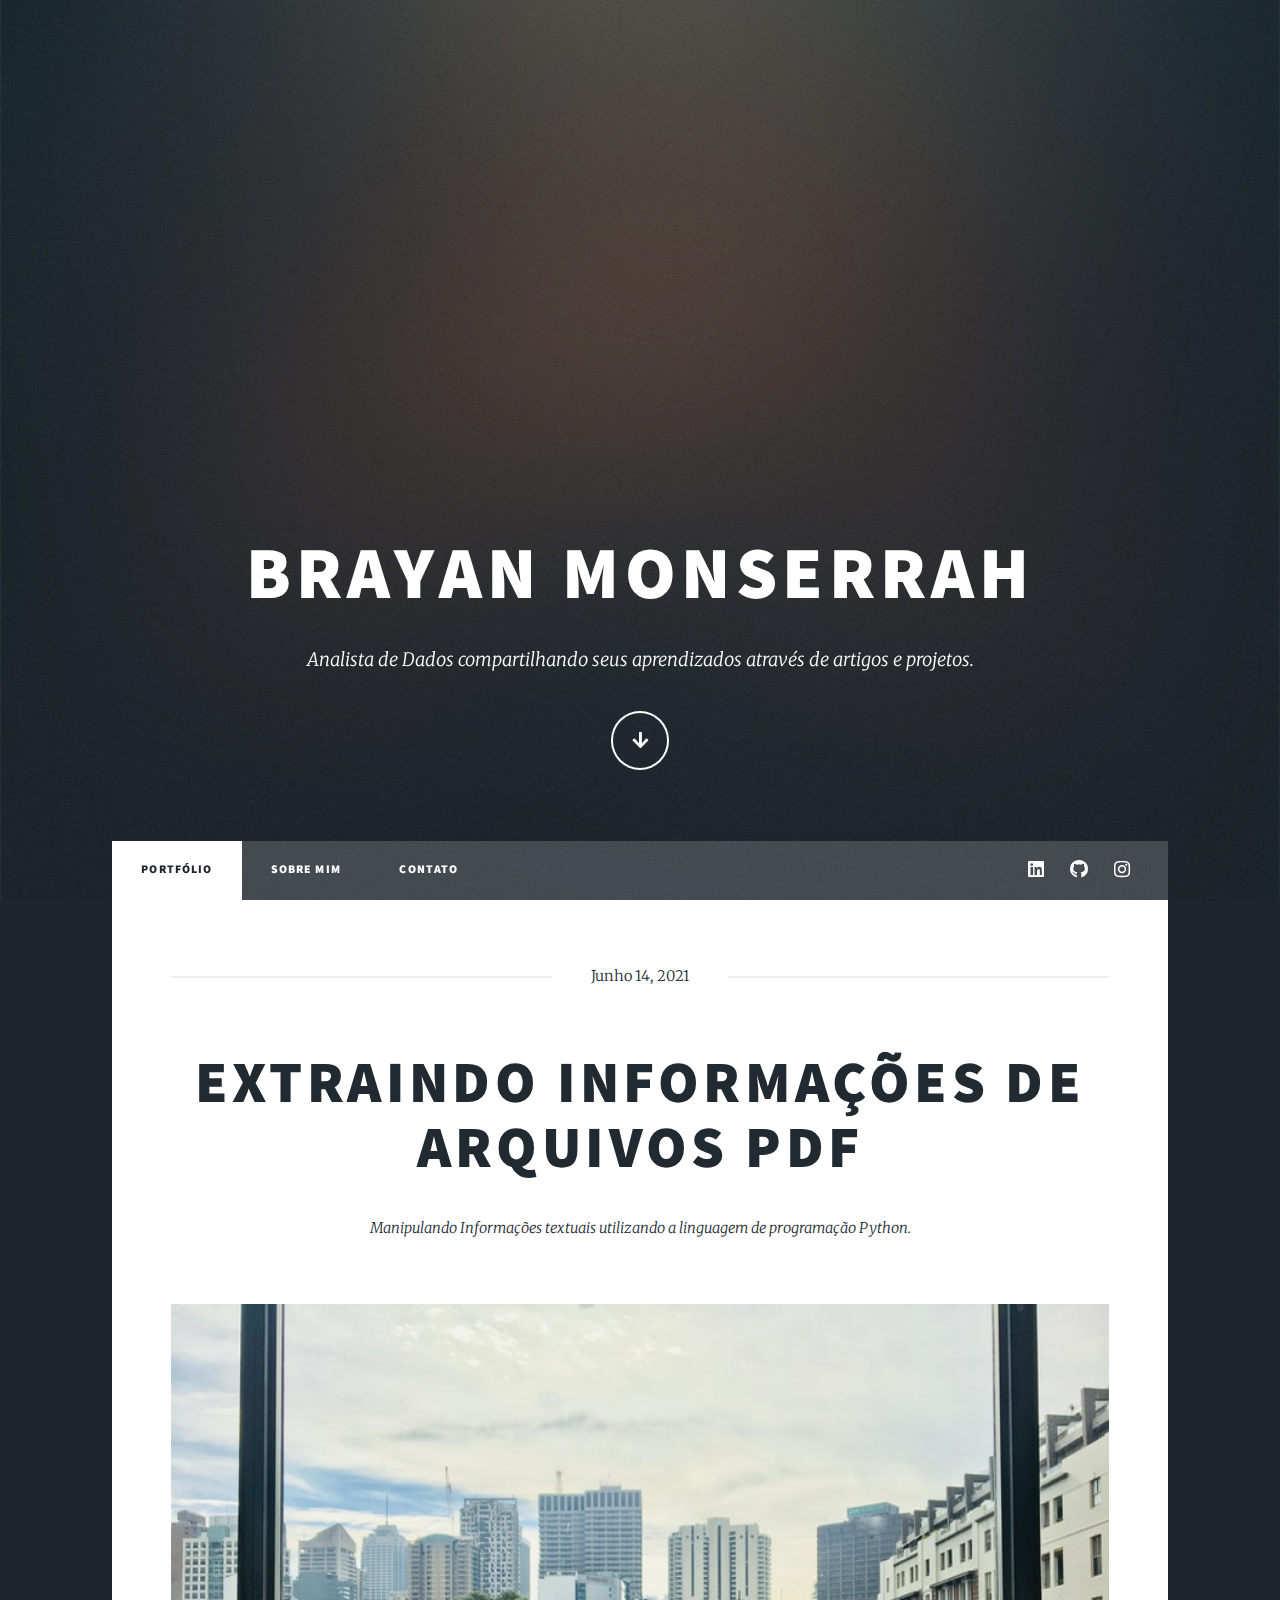
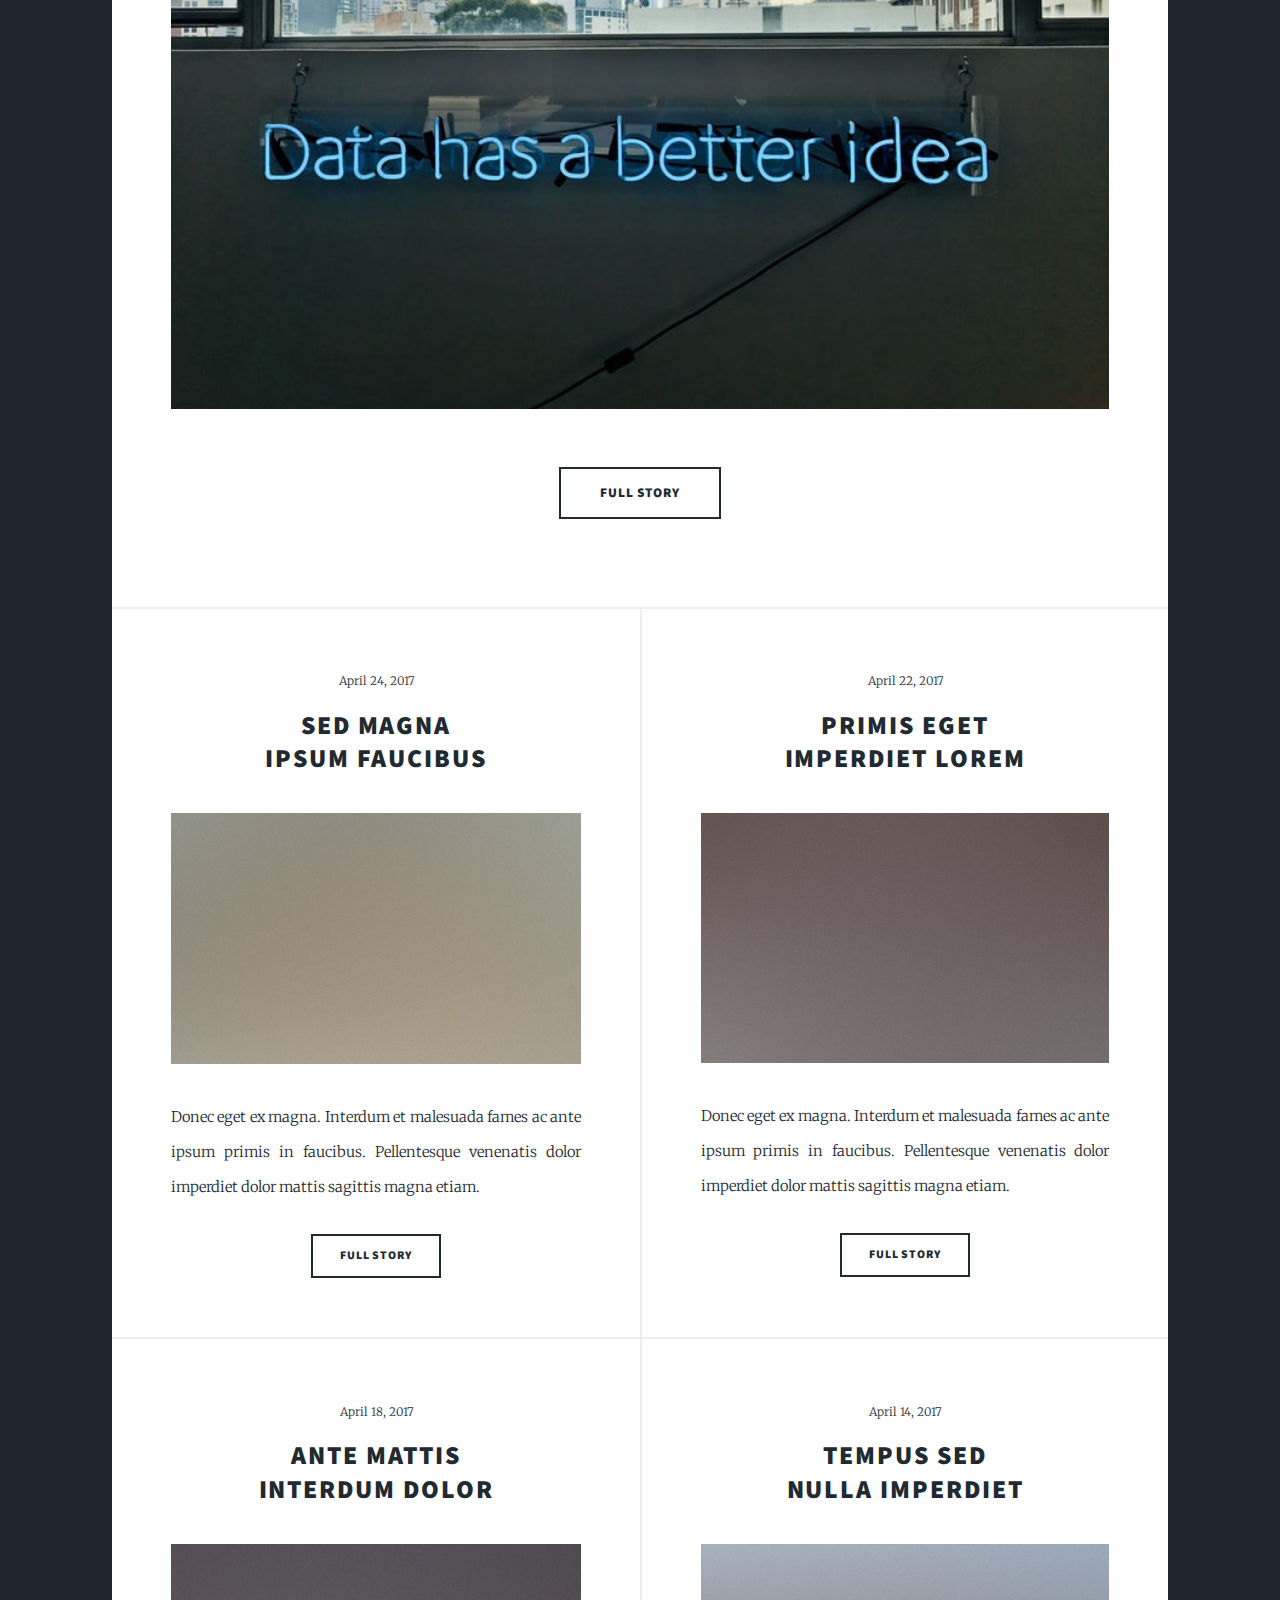
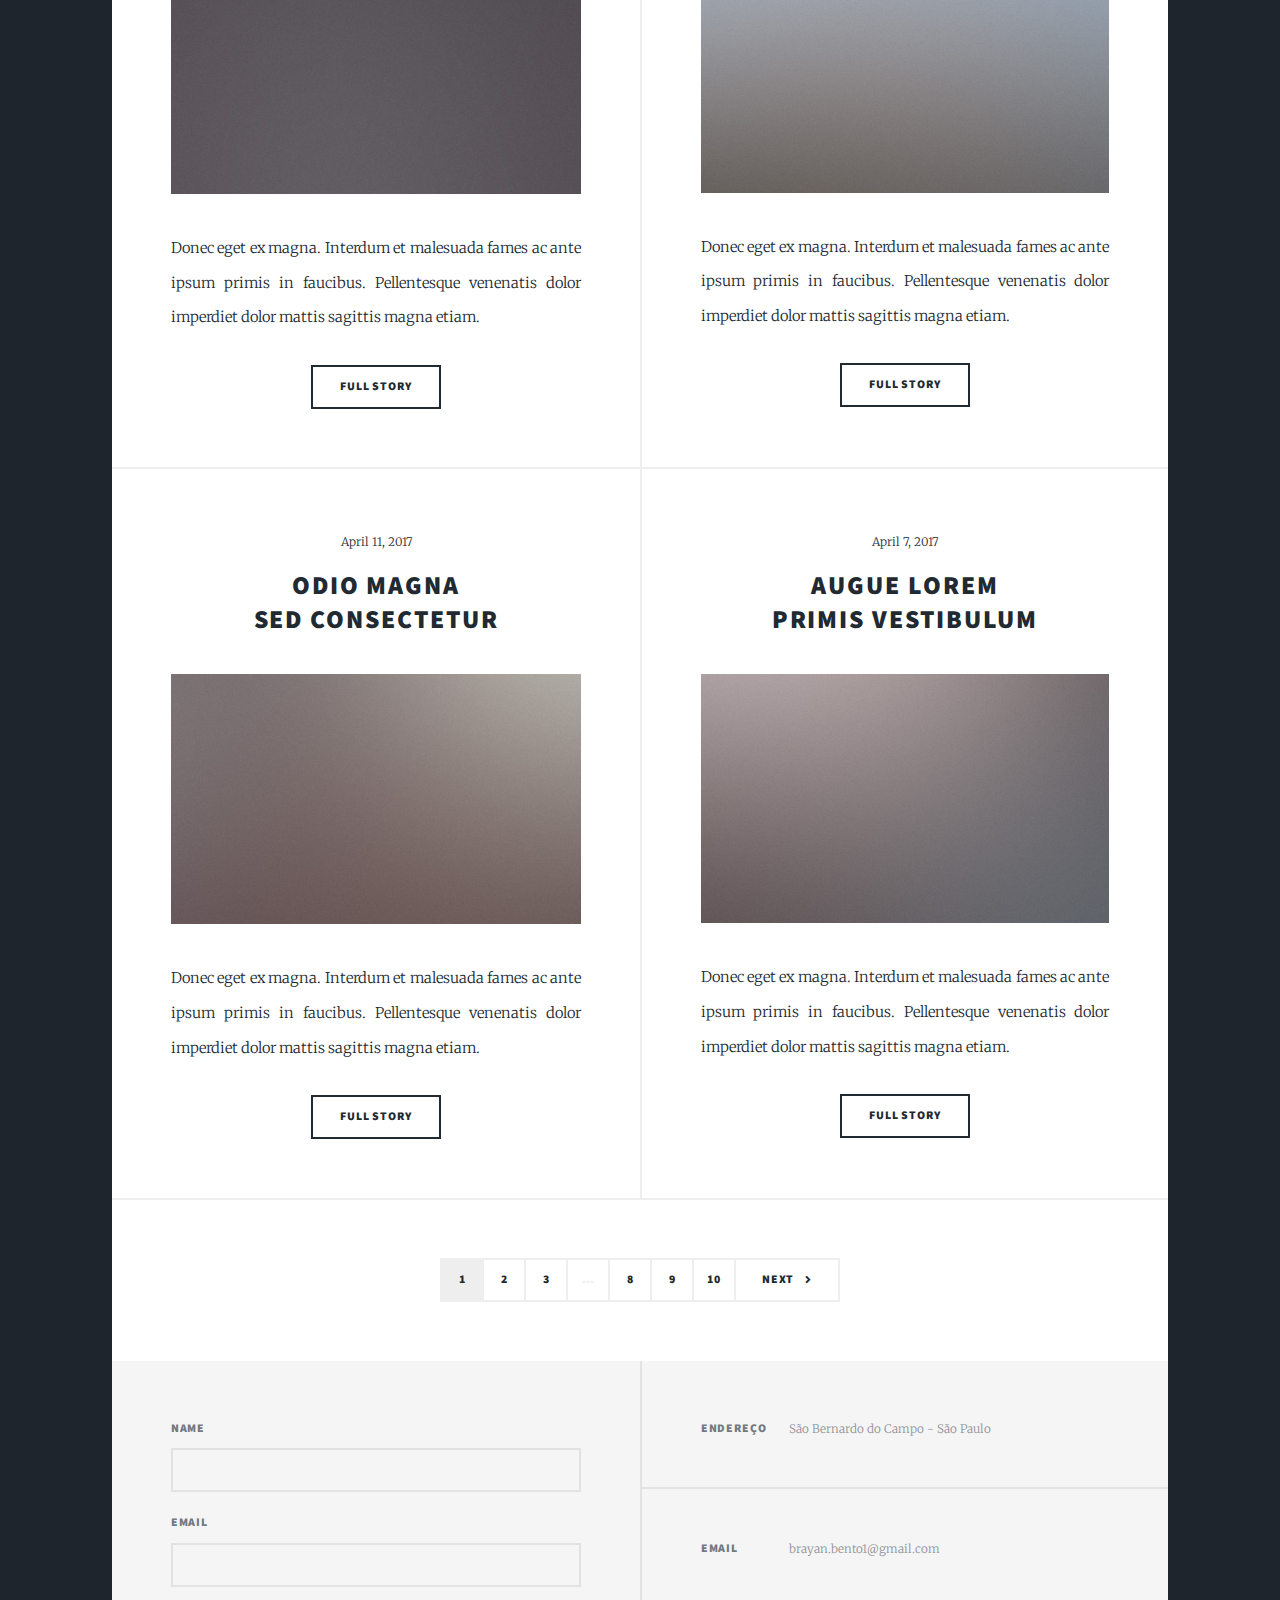
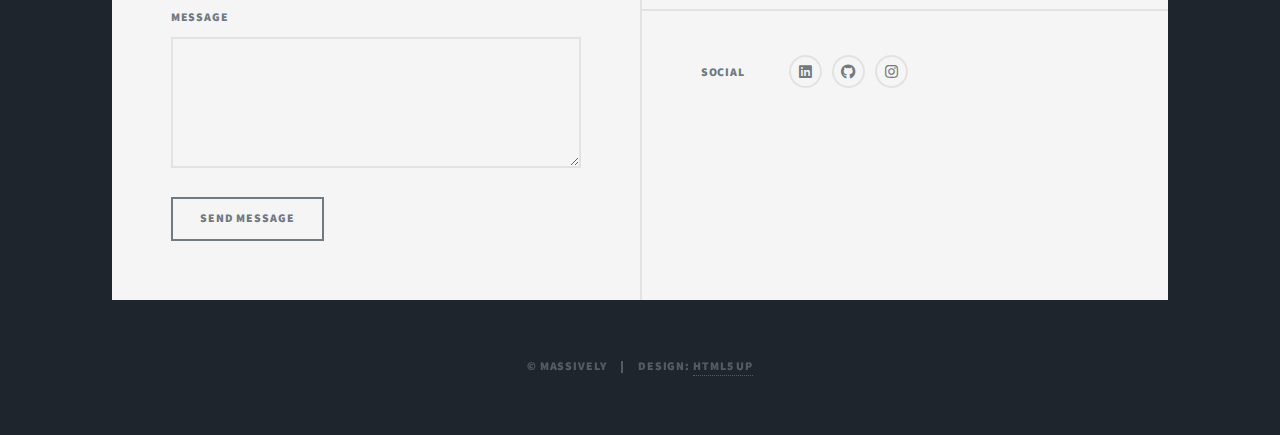
==== commit 73101374: "links fixed" ====
--- a/index.html
+++ b/index.html
@@ -6,7 +6,7 @@
 -->
 <html>
 	<head>
-		<title>Portfólio</title>
+		<title>Brayan Monserrah</title>
 		<meta charset="utf-8" />
 		<meta name="viewport" content="width=device-width, initial-scale=1, user-scalable=no" />
 		<link rel="shortcut icon" href="images/portfolio.ico" type="image/x-icon">
@@ -53,14 +53,12 @@
 						<!-- Featured Post -->
 							<article class="post featured">
 								<header class="major">
-									<span class="date">ÚLTIMO ARTIGO</span>
-									<h2><a href="#">Artigos e Projetos<br />
+									<span class="date">Junho 14, 2021</span>
+									<h2><a href="#">Extraindo Informações de Arquivos PDF<br />
 									</a></h2>
-									<p>Aenean ornare velit lacus varius enim ullamcorper proin aliquam<br />
-									facilisis ante sed etiam magna interdum congue. Lorem ipsum dolor<br />
-									amet nullam sed etiam veroeros.</p>
+									<p>Manipulando Informações textuais utilizando a linguagem de programação Python.</p>
 								</header>
-								<a href="#" class="image main"><img src="images/data.jpeg" alt="" /></a>
+								<a href="/posts/post1.html" class="image main"><img src="images/data.jpeg" alt="" /></a>
 								<ul class="actions special">
 									<li><a href="posts\post1.html" class="button large">Full Story</a></li>
 								</ul>
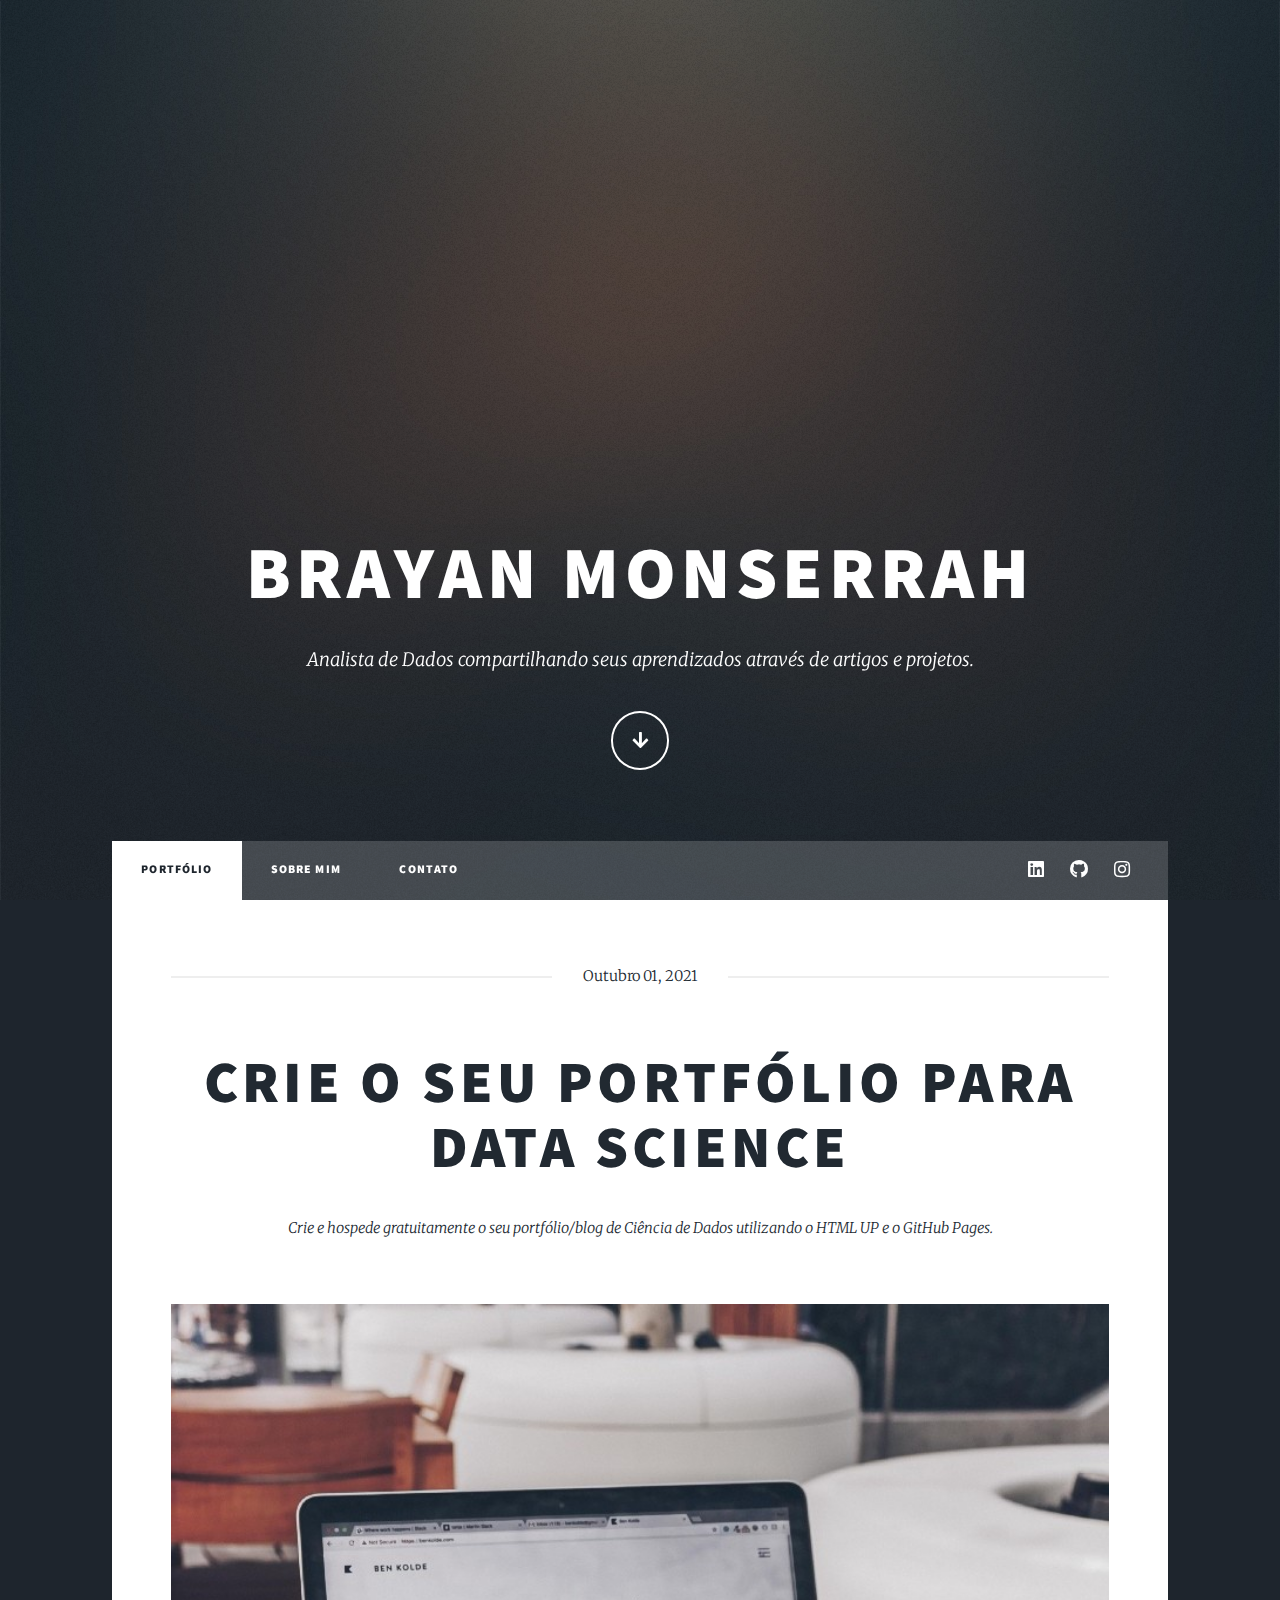
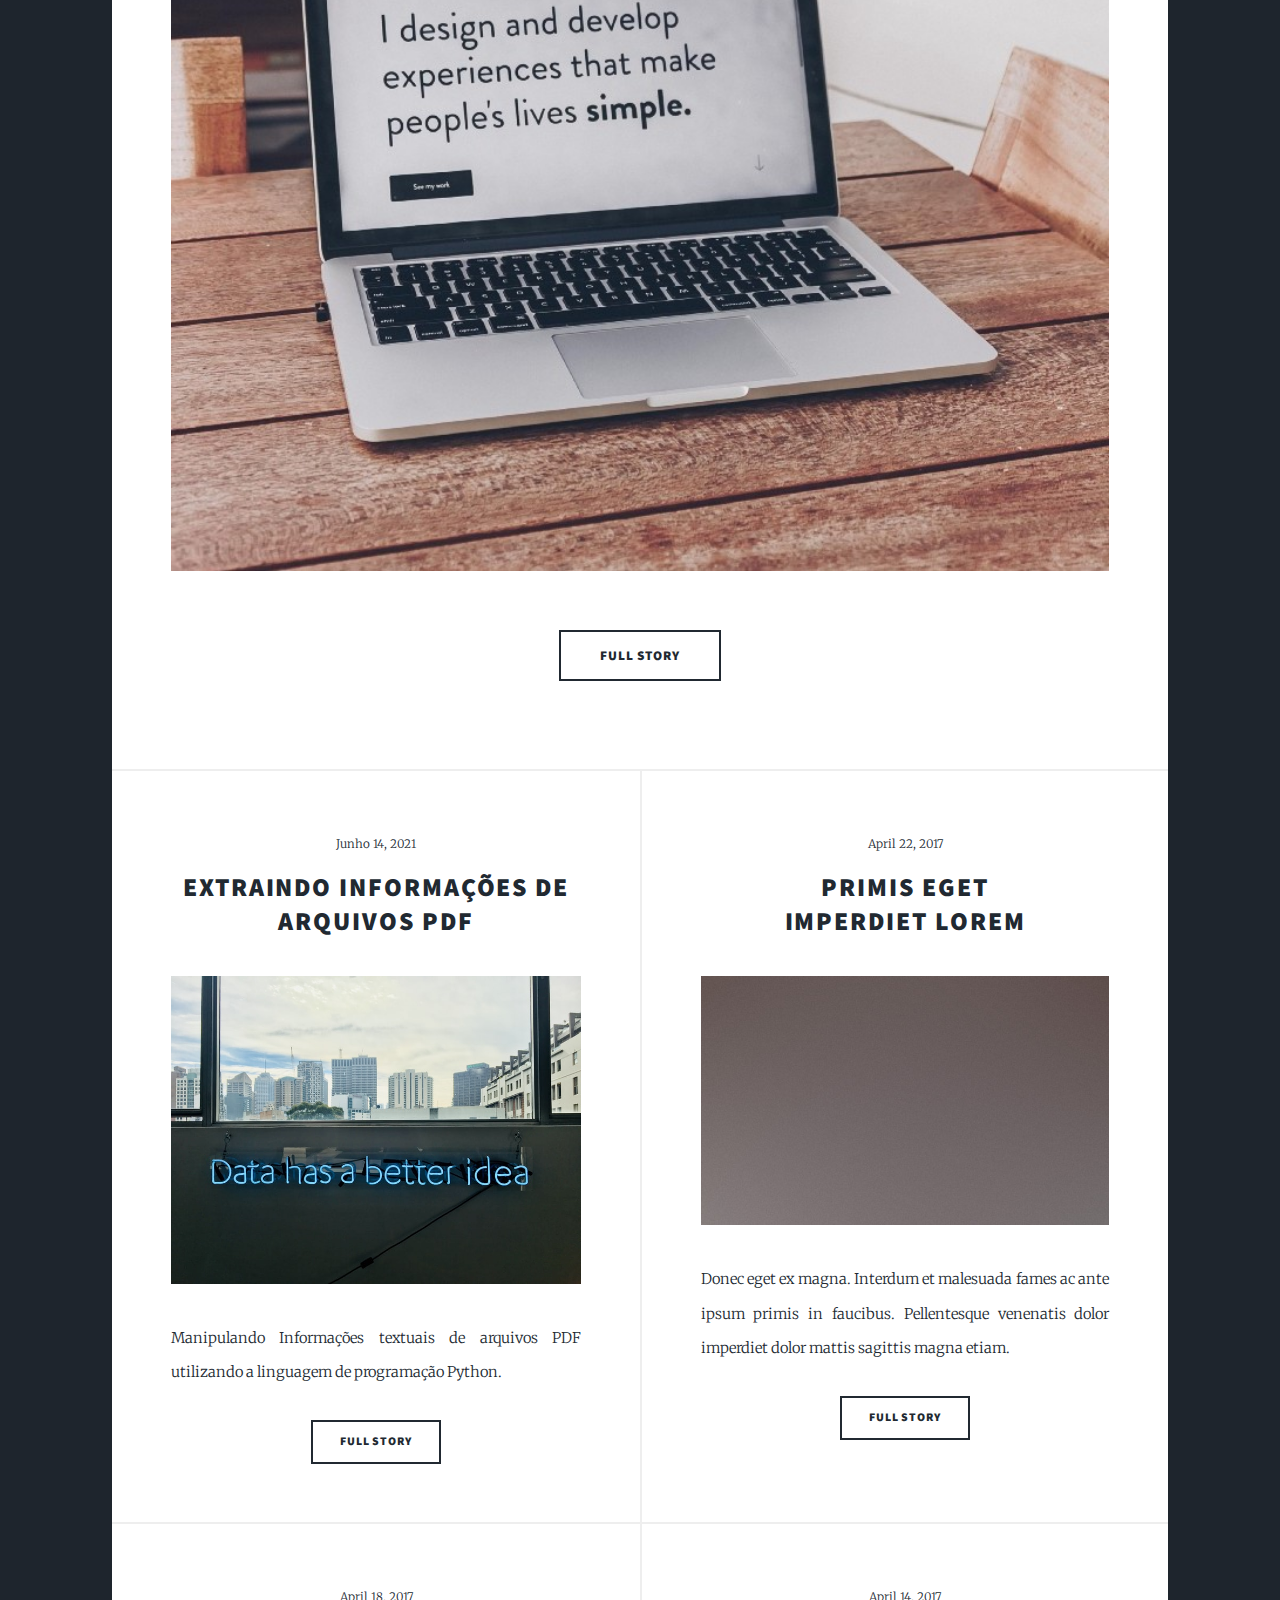
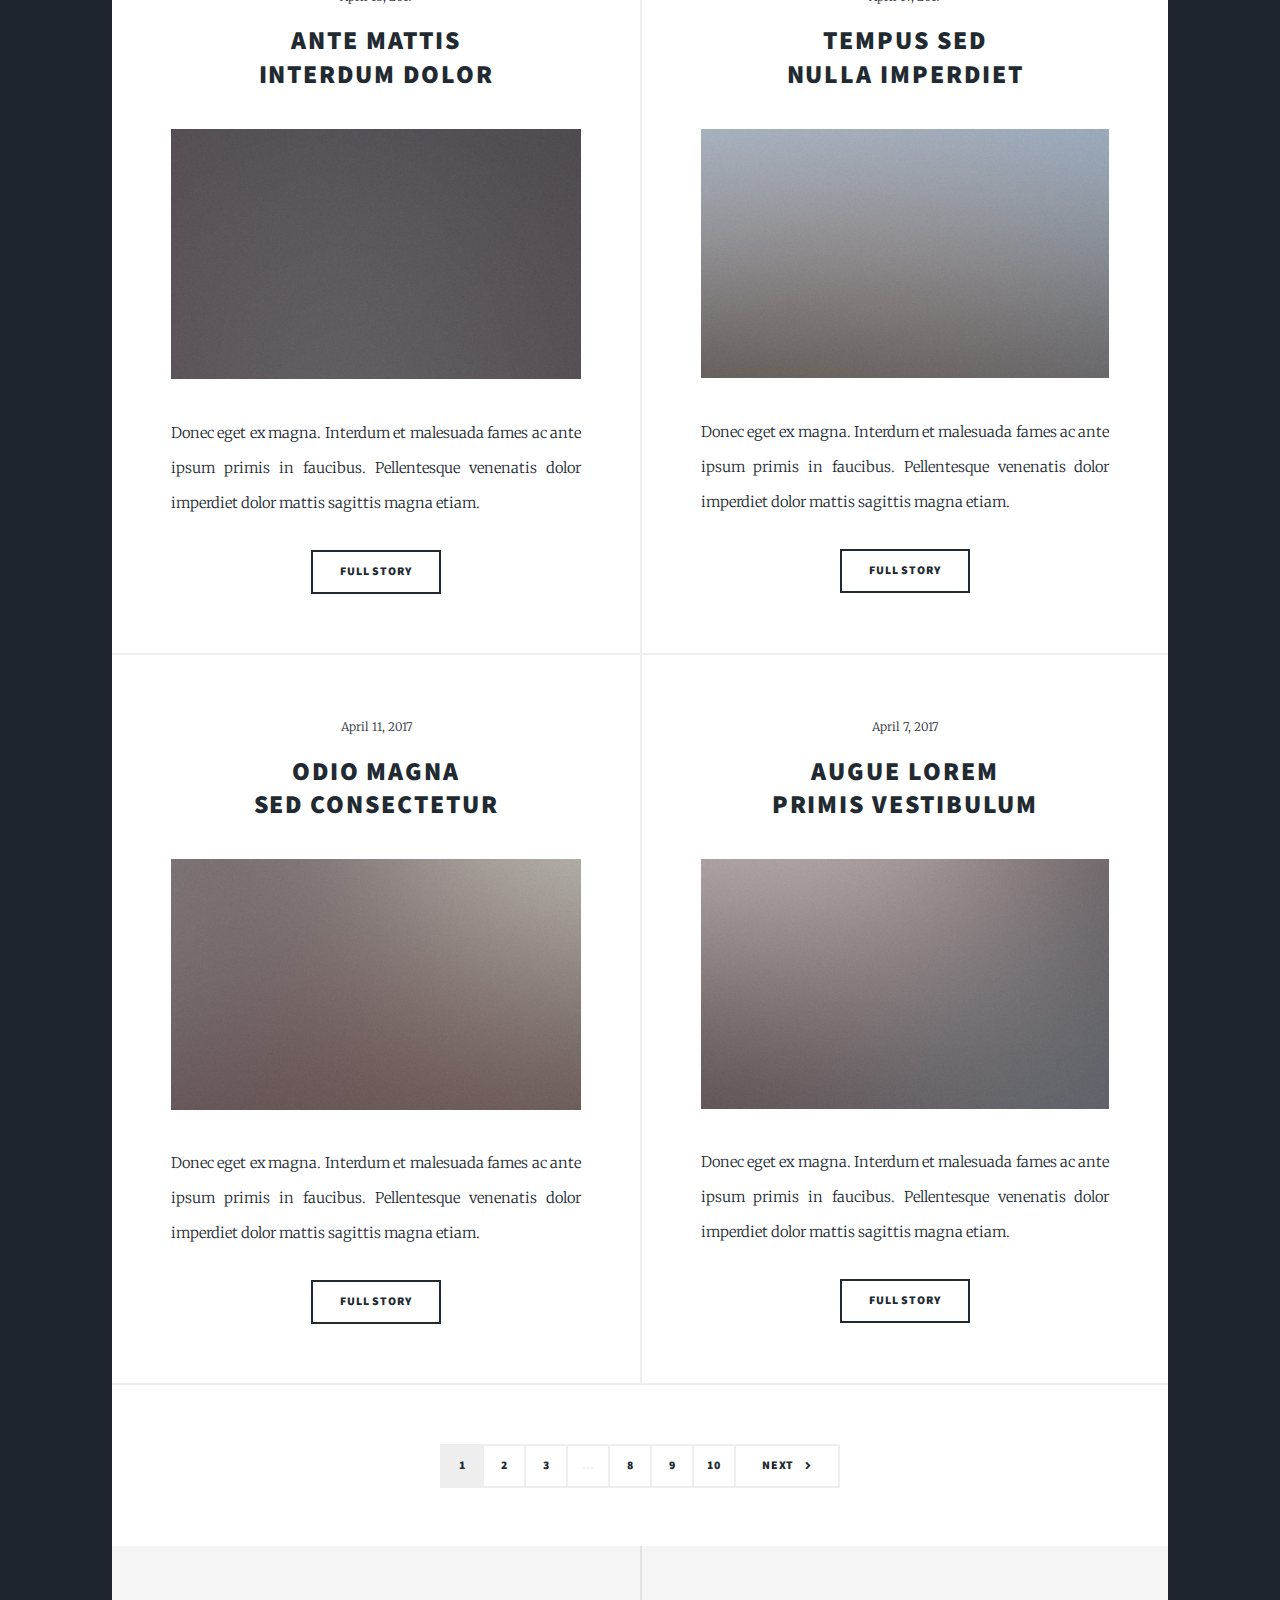
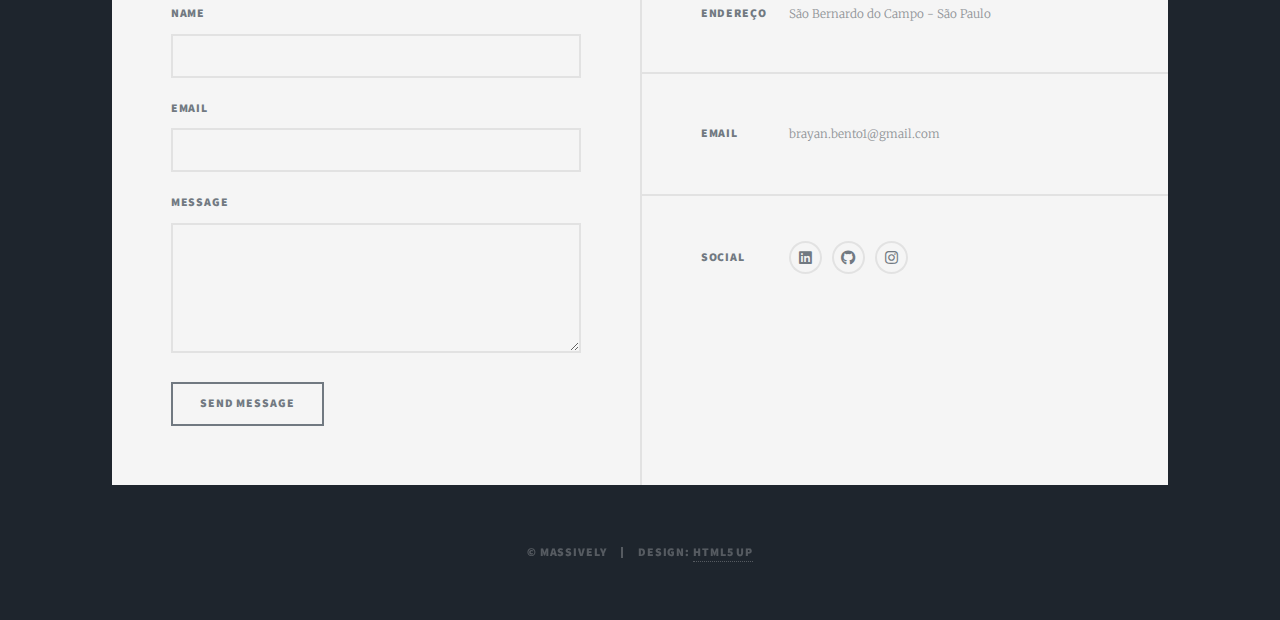
==== commit 2781262d: "new post" ====
--- a/index.html
+++ b/index.html
@@ -53,14 +53,14 @@
 						<!-- Featured Post -->
 							<article class="post featured">
 								<header class="major">
-									<span class="date">Junho 14, 2021</span>
-									<h2><a href="#">Extraindo Informações de Arquivos PDF<br />
+									<span class="date">Outubro 01, 2021</span>
+									<h2><a href="/posts/post2.html">Crie o seu Portfólio para Data Science<br />
 									</a></h2>
-									<p>Manipulando Informações textuais utilizando a linguagem de programação Python.</p>
+									<p>Crie e hospede gratuitamente o seu portfólio/blog de Ciência de Dados utilizando o HTML UP e o GitHub Pages.</p>
 								</header>
-								<a href="/posts/post1.html" class="image main"><img src="images/data.jpeg" alt="" /></a>
+								<a href="/posts/post2.html" class="image main"><img src="images/post02/banner.jpeg" alt="" /></a>
 								<ul class="actions special">
-									<li><a href="posts\post1.html" class="button large">Full Story</a></li>
+									<li><a href="posts/post2.html" class="button large">Full Story</a></li>
 								</ul>
 							</article>
 
@@ -68,14 +68,13 @@
 							<section class="posts">
 								<article>
 									<header>
-										<span class="date">April 24, 2017</span>
-										<h2><a href="#">Sed magna<br />
-										ipsum faucibus</a></h2>
-									</header>
-									<a href="#" class="image fit"><img src="images/pic02.jpg" alt="" /></a>
-									<p>Donec eget ex magna. Interdum et malesuada fames ac ante ipsum primis in faucibus. Pellentesque venenatis dolor imperdiet dolor mattis sagittis magna etiam.</p>
-									<ul class="actions special">
-										<li><a href="#" class="button">Full Story</a></li>
+										<span class="date">Junho 14, 2021</span>
+										<h2><a href="/posts/post1.html">Extraindo Informações de Arquivos PDF</h2>
+									</header>
+									<a href="#" class="image fit"><img src="images/data.jpeg" alt="" /></a>
+									<p>Manipulando Informações textuais de arquivos PDF utilizando a linguagem de programação Python.</p>
+									<ul class="actions special">
+										<li><a href="/posts/post1.html" class="button">Full Story</a></li>
 									</ul>
 								</article>
 								<article>
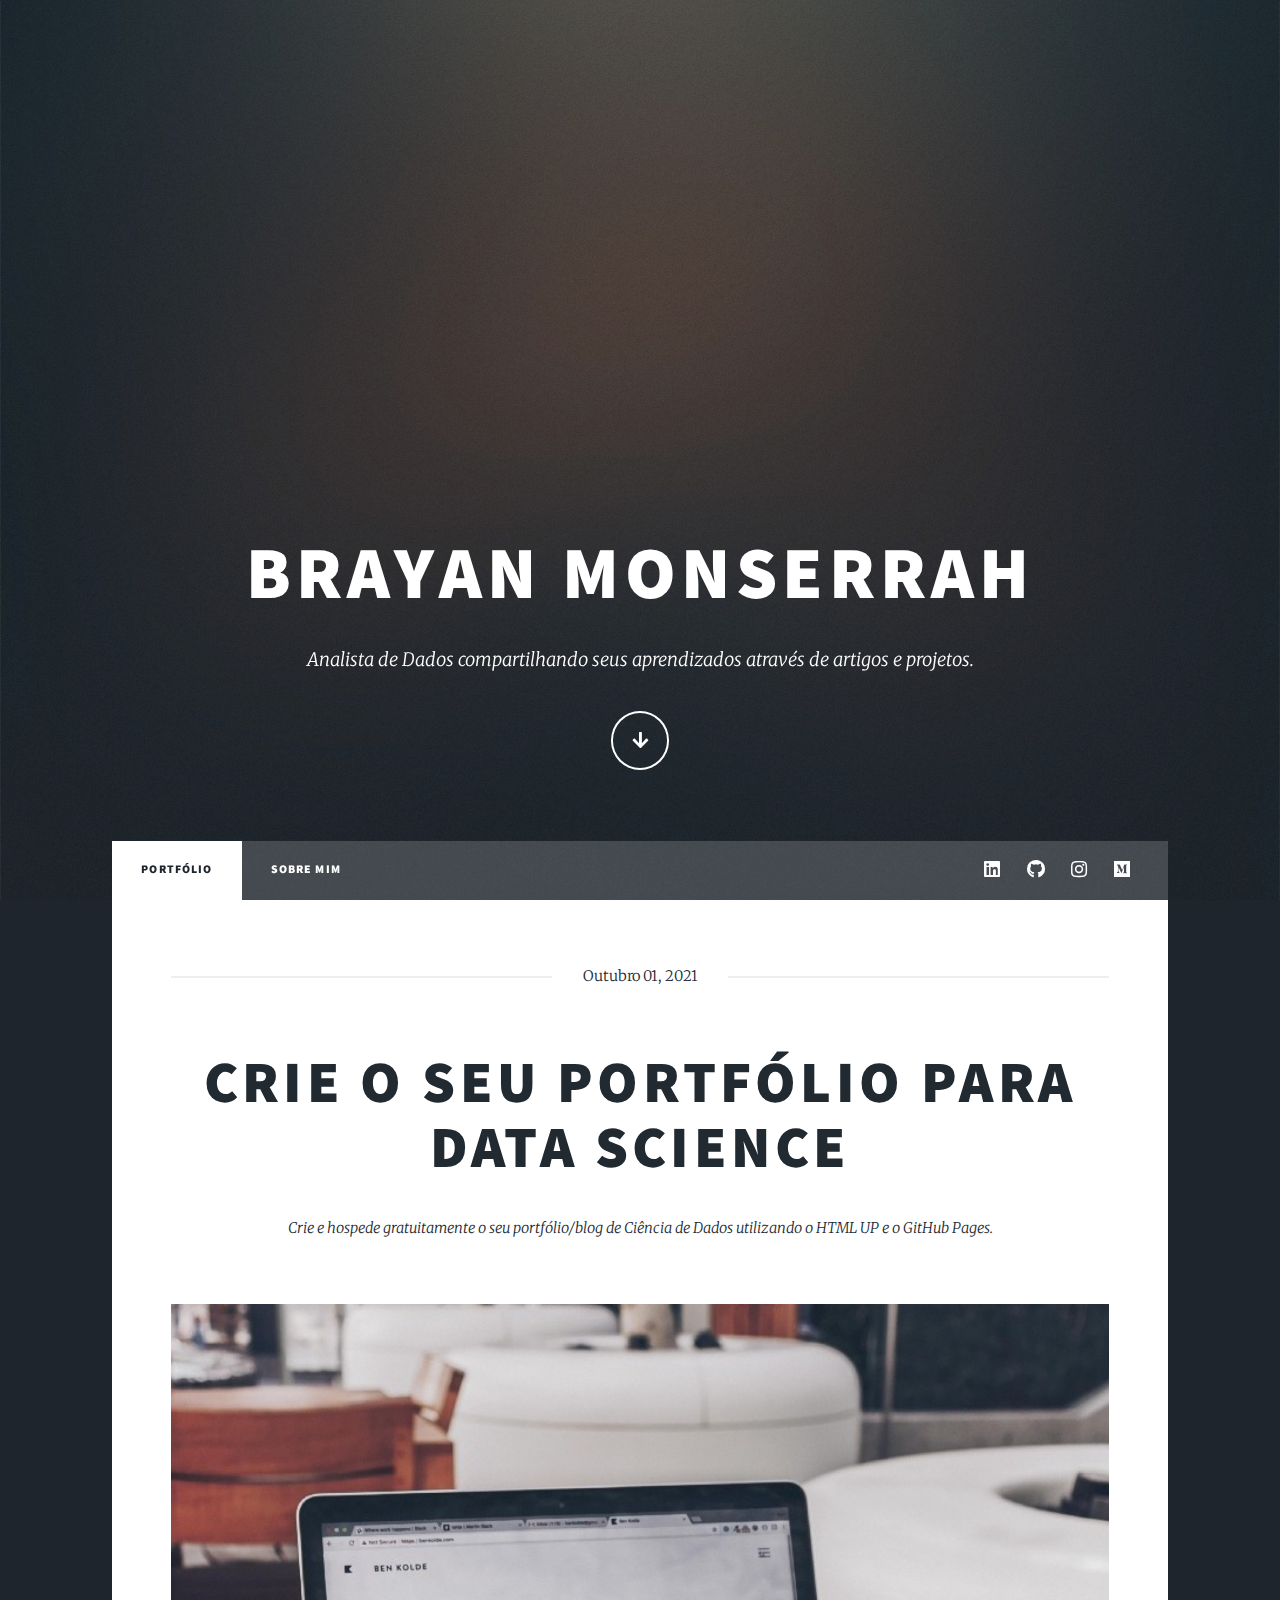
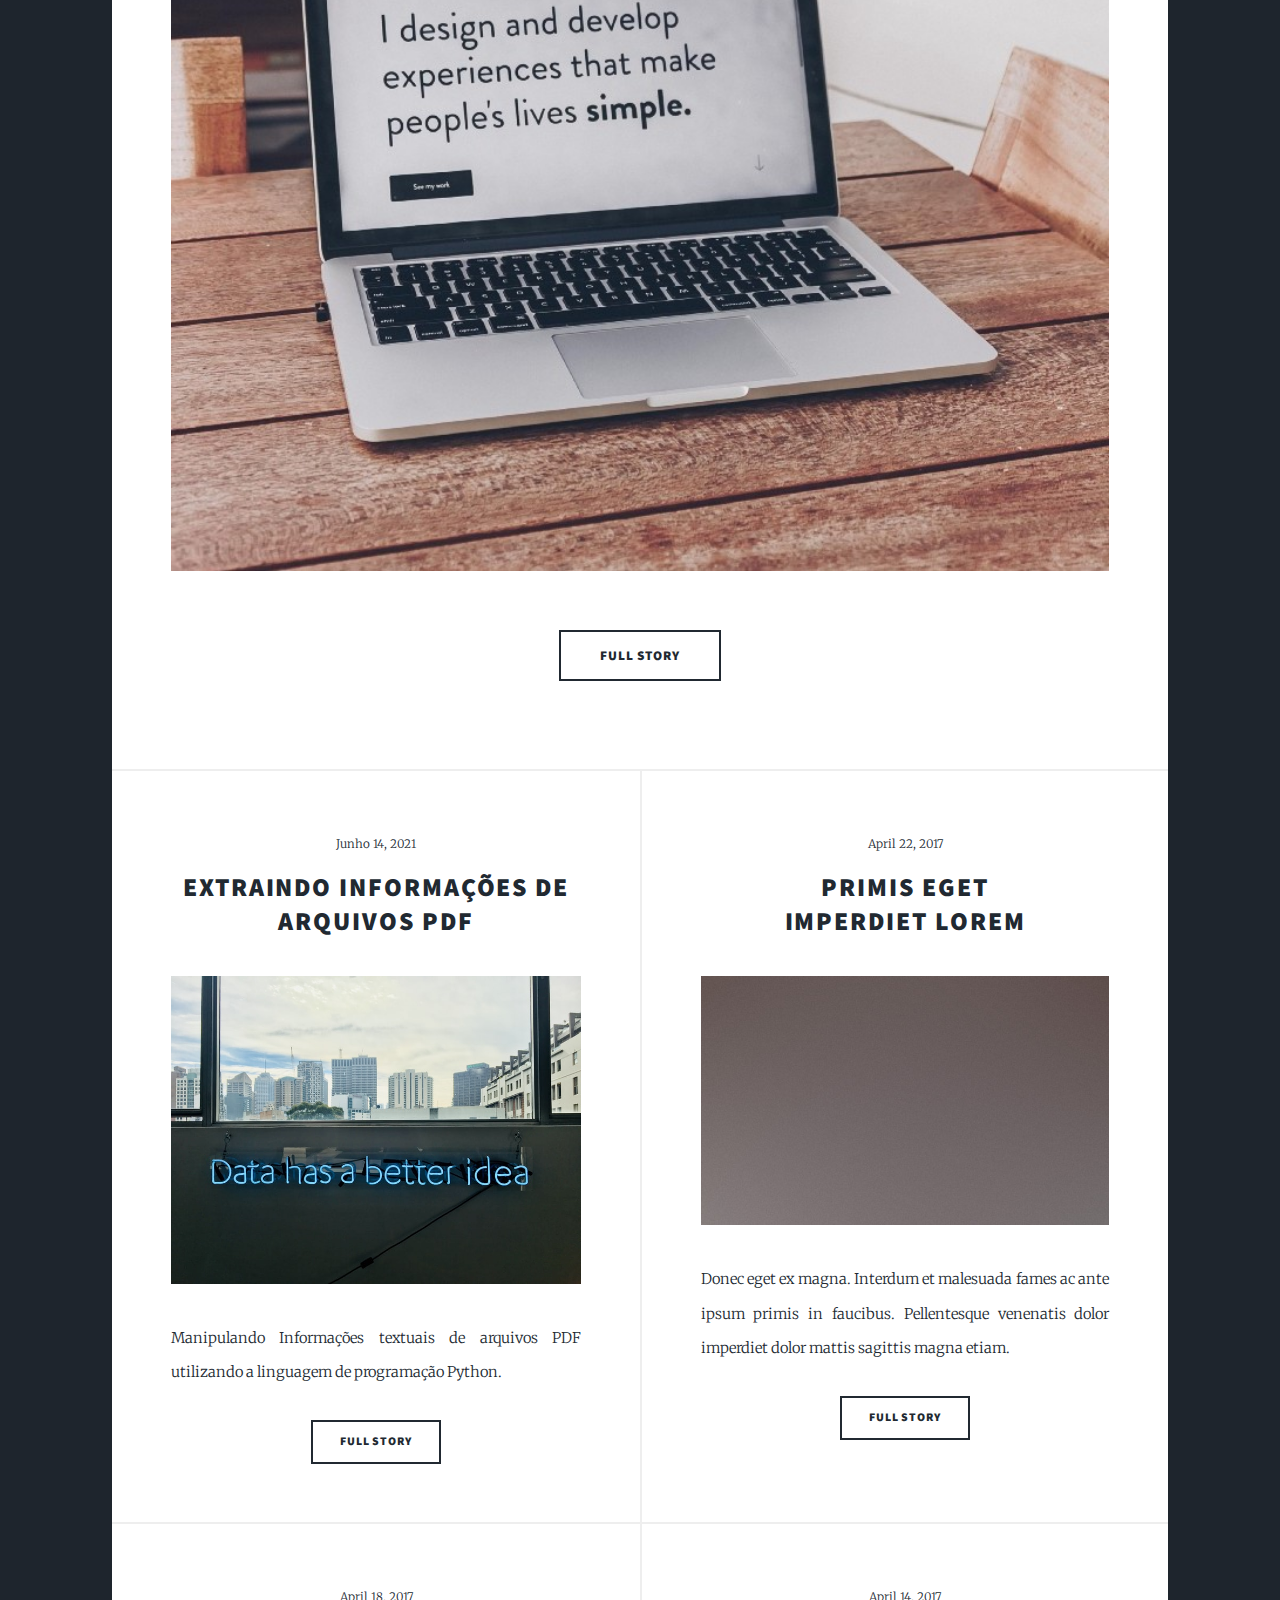
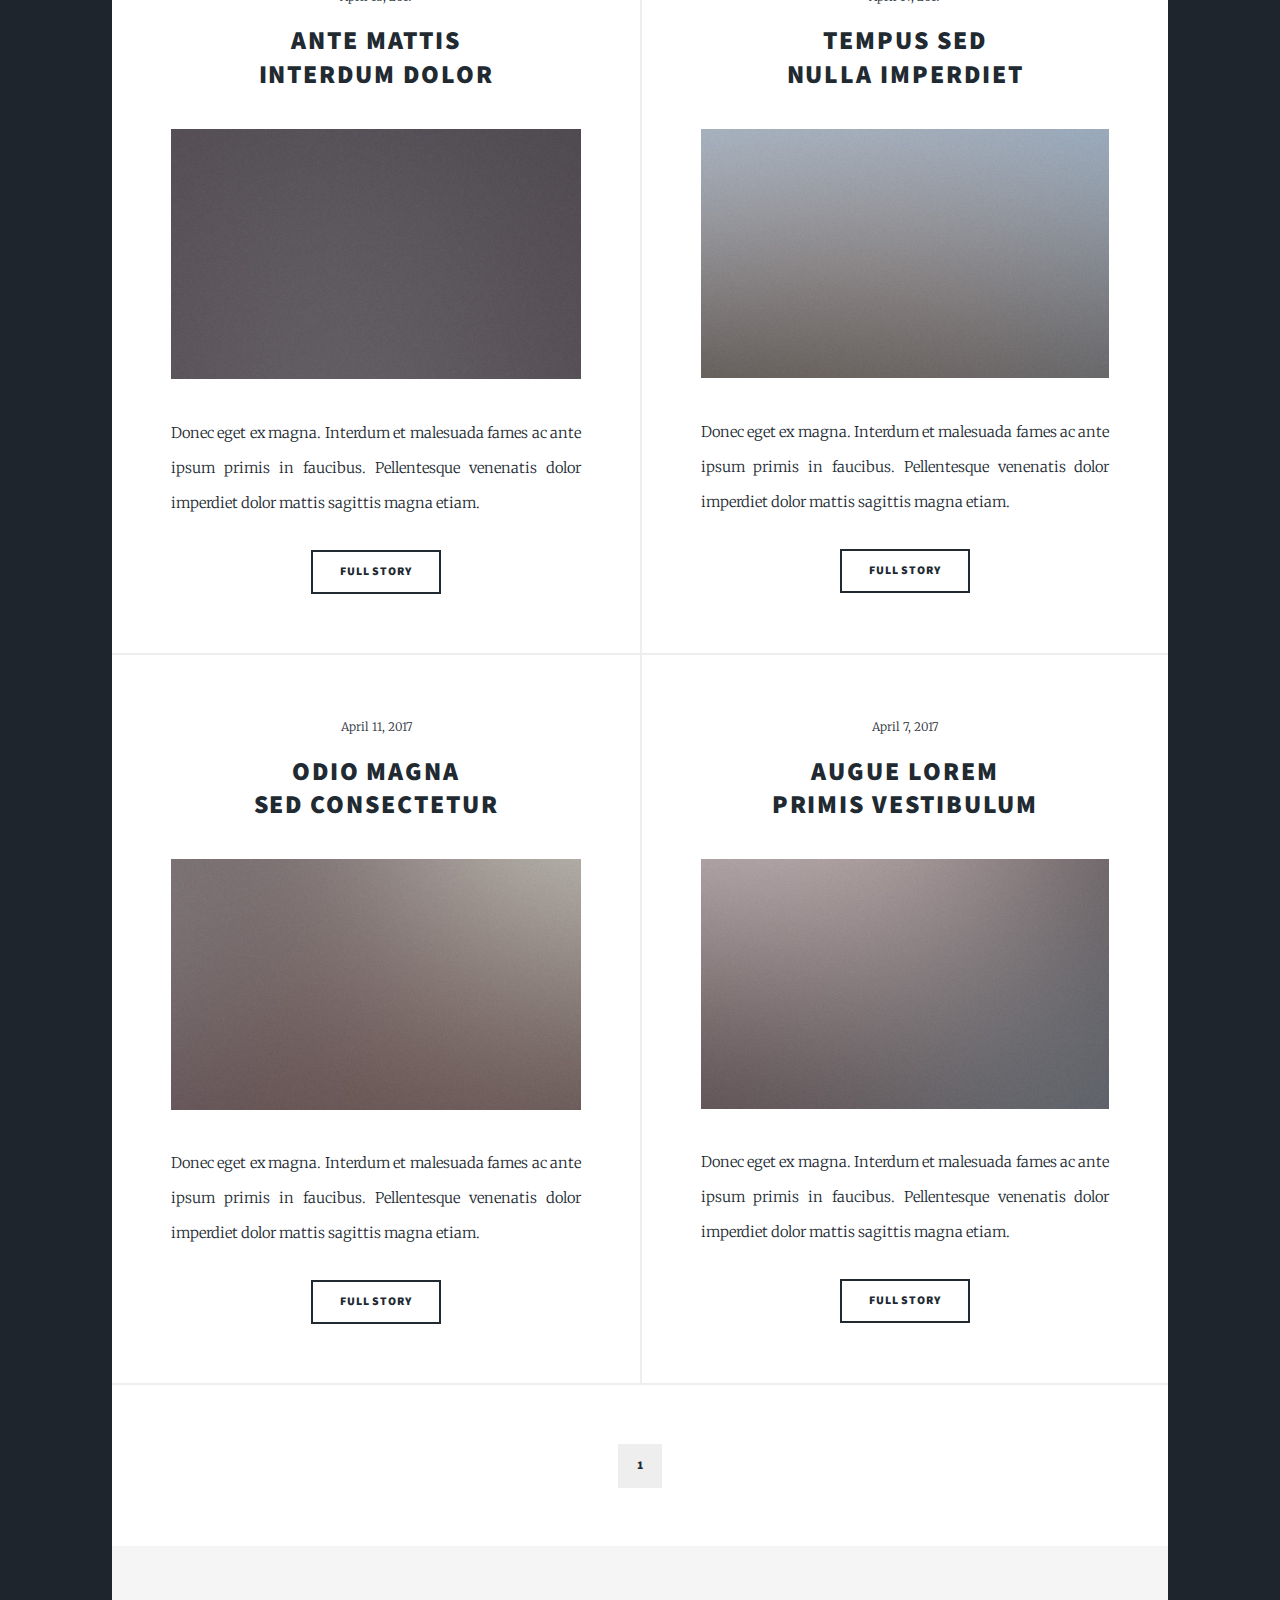
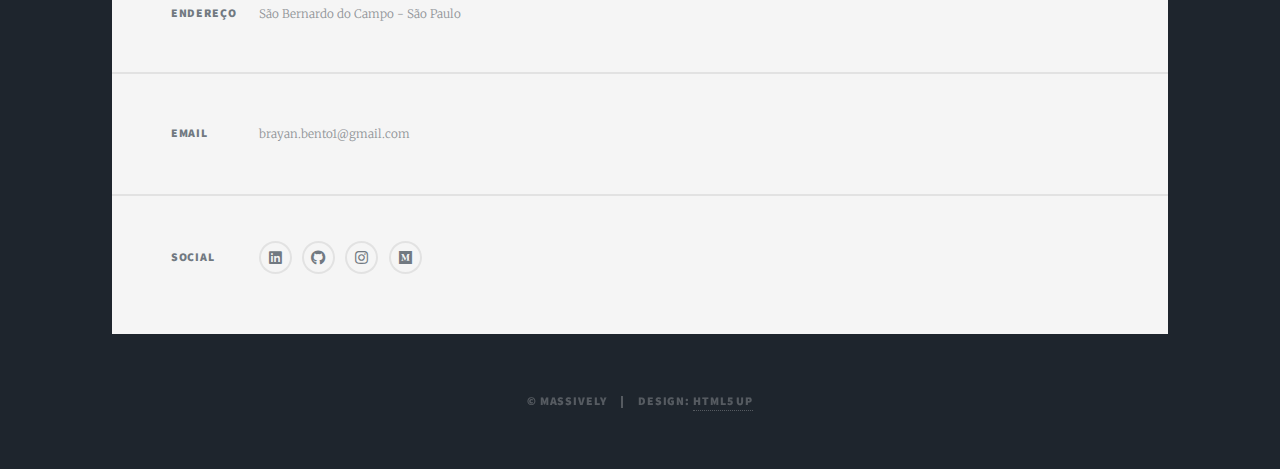
==== commit fc6fb3a2: "medium added" ====
--- a/index.html
+++ b/index.html
@@ -38,12 +38,13 @@
 						<ul class="links">
 							<li class="active"><a href="index.html">Portfólio</a></li>
 							<li><a href="generic.html">Sobre mim</a></li>
-							<li><a href="elements.html">Contato</a></li>
+							<!--<li><a href="elements.html">Contato</a></li> -->
 						</ul>
 						<ul class="icons">
 							<li><a href="https://www.linkedin.com/in/brayan-bento/" class="icon brands fa-linkedin"><span class="label">Facebook</span></a></li>
 							<li><a href="https://github.com/brayannmb" class="icon brands fa-github"><span class="label">Instagram</span></a></li>
 							<li><a href="https://www.instagram.com/brayannmb/" class="icon brands fa-instagram"><span class="label">GitHub</span></a></li>
+							<li><a href="https://brayan-monserrah.medium.com/" class="icon brands alt fa-medium"><span class="label">Medium</span></a></li>
 						</ul>
 					</nav>
 
@@ -144,13 +145,12 @@
 								<div class="pagination">
 									<!--<a href="#" class="previous">Prev</a>-->
 									<a href="#" class="page active">1</a>
-									<a href="#" class="page">2</a>
-									<a href="#" class="page">3</a>
+							<!--		<a href="#" class="page">3</a>
 									<span class="extra">&hellip;</span>
 									<a href="#" class="page">8</a>
 									<a href="#" class="page">9</a>
 									<a href="#" class="page">10</a>
-									<a href="#" class="next">Next</a>
+									<a href="#" class="next">Next</a> -->
 								</div>
 							</footer>
 
@@ -158,8 +158,8 @@
 
 				<!-- Footer -->
 					<footer id="footer">
-						<section>
-							<form method="post" action="#">
+						<!--<section>
+							<form method="post" action="brayan.bento1@gmail.com">
 								<div class="fields">
 									<div class="field">
 										<label for="name">Name</label>
@@ -175,10 +175,10 @@
 									</div>
 								</div>
 								<ul class="actions">
-									<li><input type="submit" value="Send Message" /></li>
+									<li><input href="index.html" type="submit" value="Send Message" /></li>
 								</ul>
-							</form>
-						</section>
+							</form> 
+						</section> -->
 						<section class="split contact">
 							<section class="alt">
 								<h3>Endereço</h3>
@@ -194,6 +194,7 @@
 									<li><a href="https://www.linkedin.com/in/brayan-bento/" class="icon brands alt fa-linkedin"><span class="label">Linkedin</span></a></li>
 									<li><a href="https://github.com/brayannmb" class="icon brands alt fa-github"><span class="label">GitHub</span></a></li>
 									<li><a href="https://www.instagram.com/brayannmb/" class="icon brands alt fa-instagram"><span class="label">Instagram</span></a></li>
+									<li><a href="https://brayan-monserrah.medium.com/" class="icon brands alt fa-medium"><span class="label">Medium</span></a></li>
 								</ul>
 							</section>
 						</section>
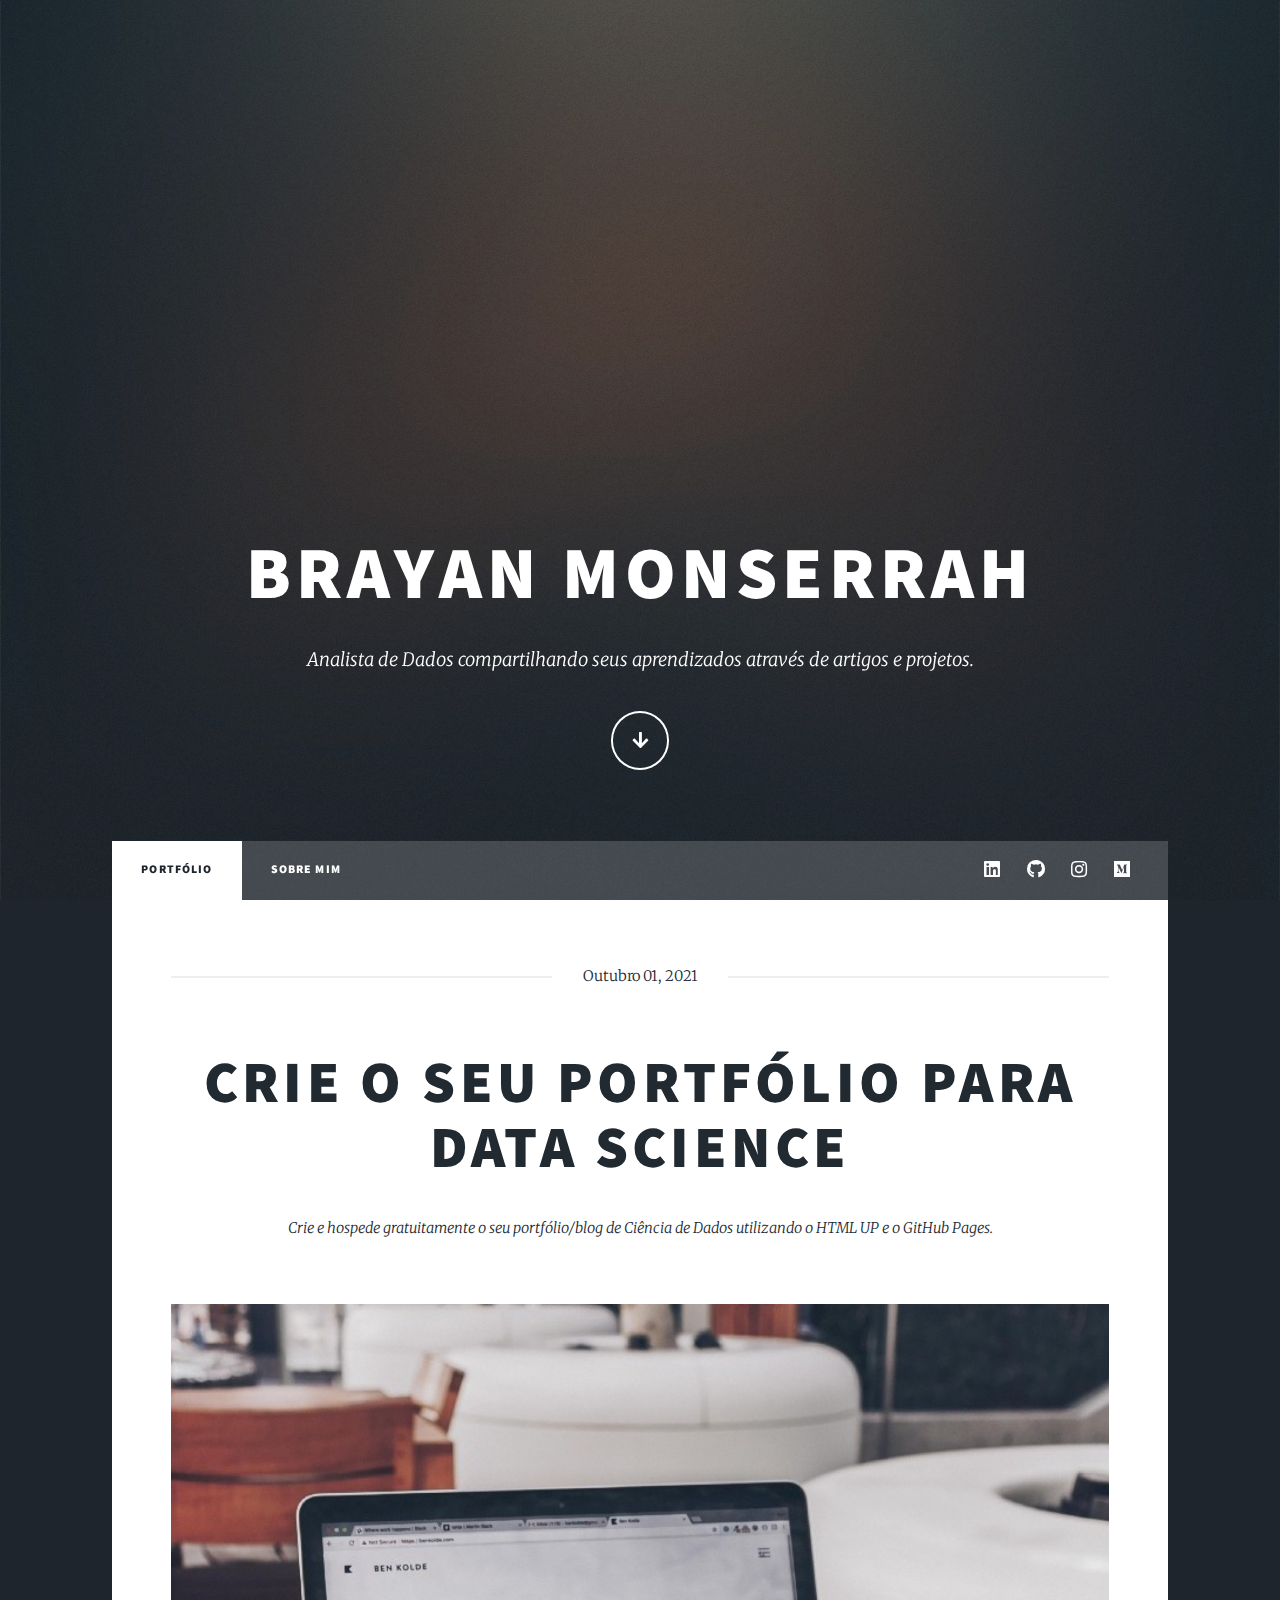
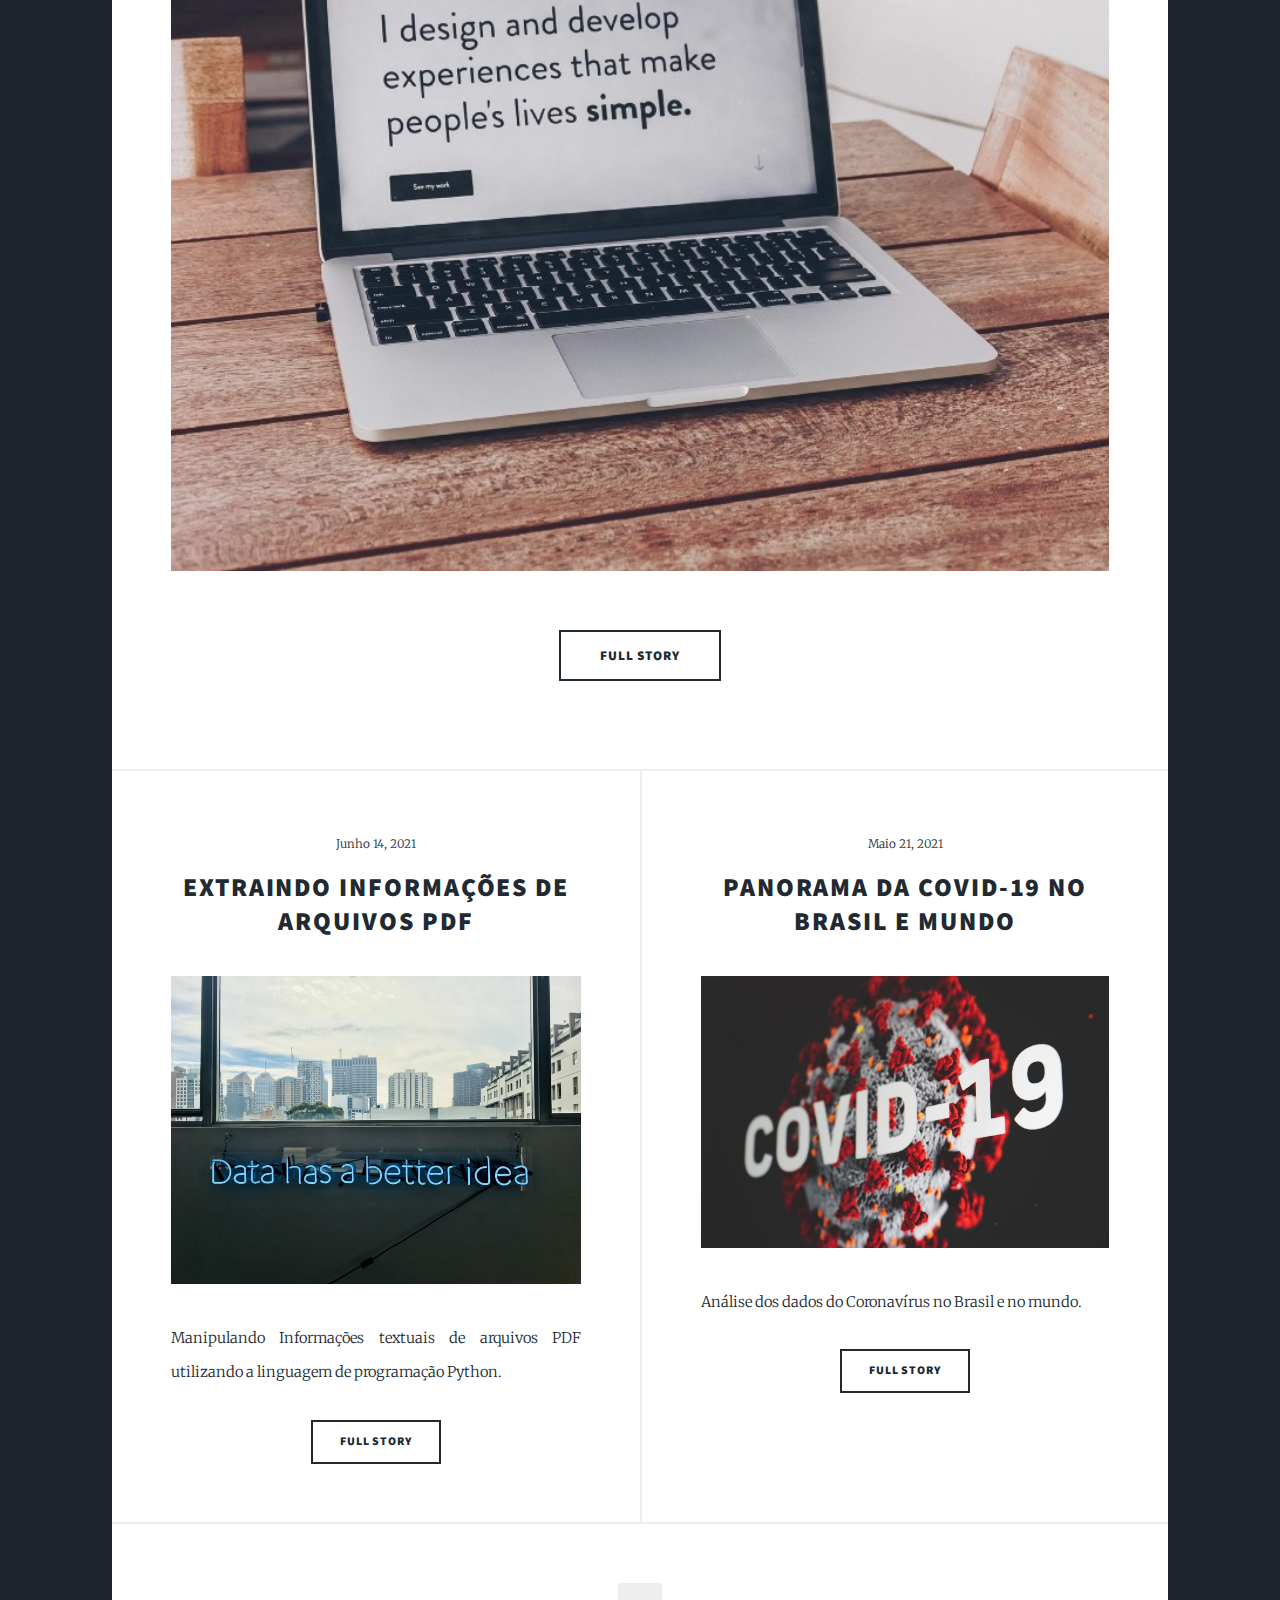
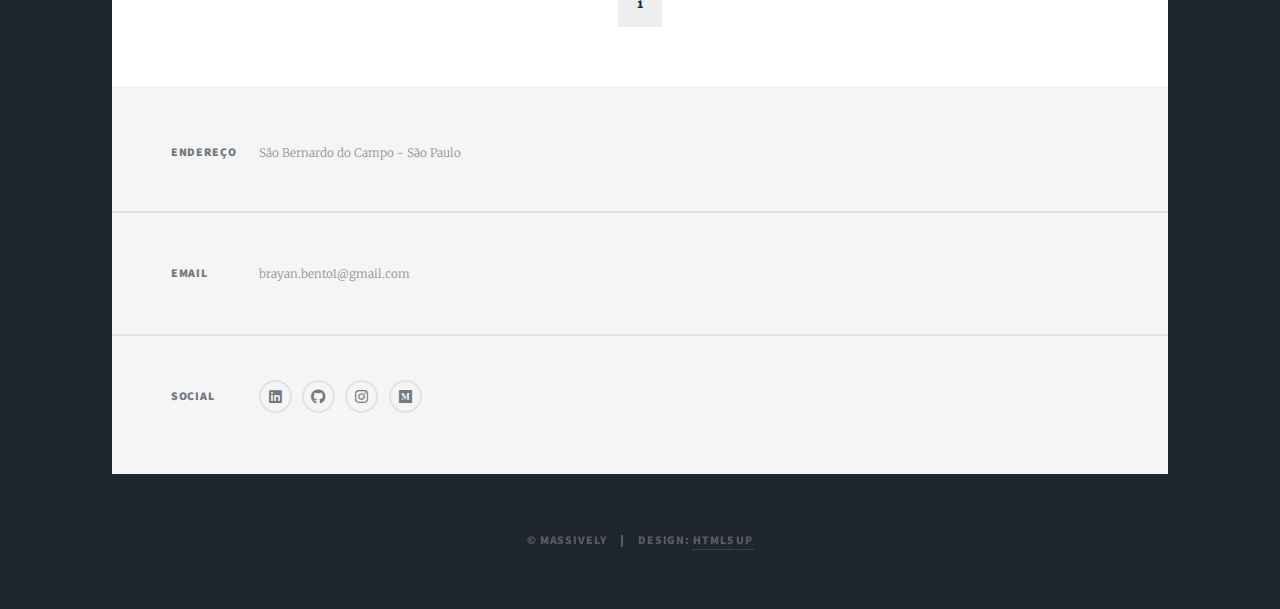
==== commit f9c2f4d8: "post added" ====
--- a/index.html
+++ b/index.html
@@ -72,7 +72,7 @@
 										<span class="date">Junho 14, 2021</span>
 										<h2><a href="/posts/post1.html">Extraindo Informações de Arquivos PDF</h2>
 									</header>
-									<a href="#" class="image fit"><img src="images/data.jpeg" alt="" /></a>
+									<a href="/posts/post1.html" class="image fit"><img src="images/data.jpeg" alt="" /></a>
 									<p>Manipulando Informações textuais de arquivos PDF utilizando a linguagem de programação Python.</p>
 									<ul class="actions special">
 										<li><a href="/posts/post1.html" class="button">Full Story</a></li>
@@ -80,17 +80,16 @@
 								</article>
 								<article>
 									<header>
-										<span class="date">April 22, 2017</span>
-										<h2><a href="#">Primis eget<br />
-										imperdiet lorem</a></h2>
-									</header>
-									<a href="#" class="image fit"><img src="images/pic03.jpg" alt="" /></a>
-									<p>Donec eget ex magna. Interdum et malesuada fames ac ante ipsum primis in faucibus. Pellentesque venenatis dolor imperdiet dolor mattis sagittis magna etiam.</p>
-									<ul class="actions special">
-										<li><a href="#" class="button">Full Story</a></li>
-									</ul>
-								</article>
-								<article>
+										<span class="date">Maio 21, 2021</span>
+										<h2><a href="/posts/post3.html">Panorama da COVID-19 no Brasil e Mundo</h2>
+									</header>
+									<a href="/posts/post3.html" class="image fit"><img src="images/post03/banner.jpeg" alt="" /></a>
+									<p>Análise dos dados do Coronavírus no Brasil e no mundo.</p>
+									<ul class="actions special">
+										<li><a href="/posts/post3.html" class="button">Full Story</a></li>
+									</ul>
+								</article>
+								<!--<article>
 									<header>
 										<span class="date">April 18, 2017</span>
 										<h2><a href="#">Ante mattis<br />
@@ -137,7 +136,7 @@
 									<ul class="actions special">
 										<li><a href="#" class="button">Full Story</a></li>
 									</ul>
-								</article>
+								</article>-->
 							</section>
 
 						<!-- Footer -->
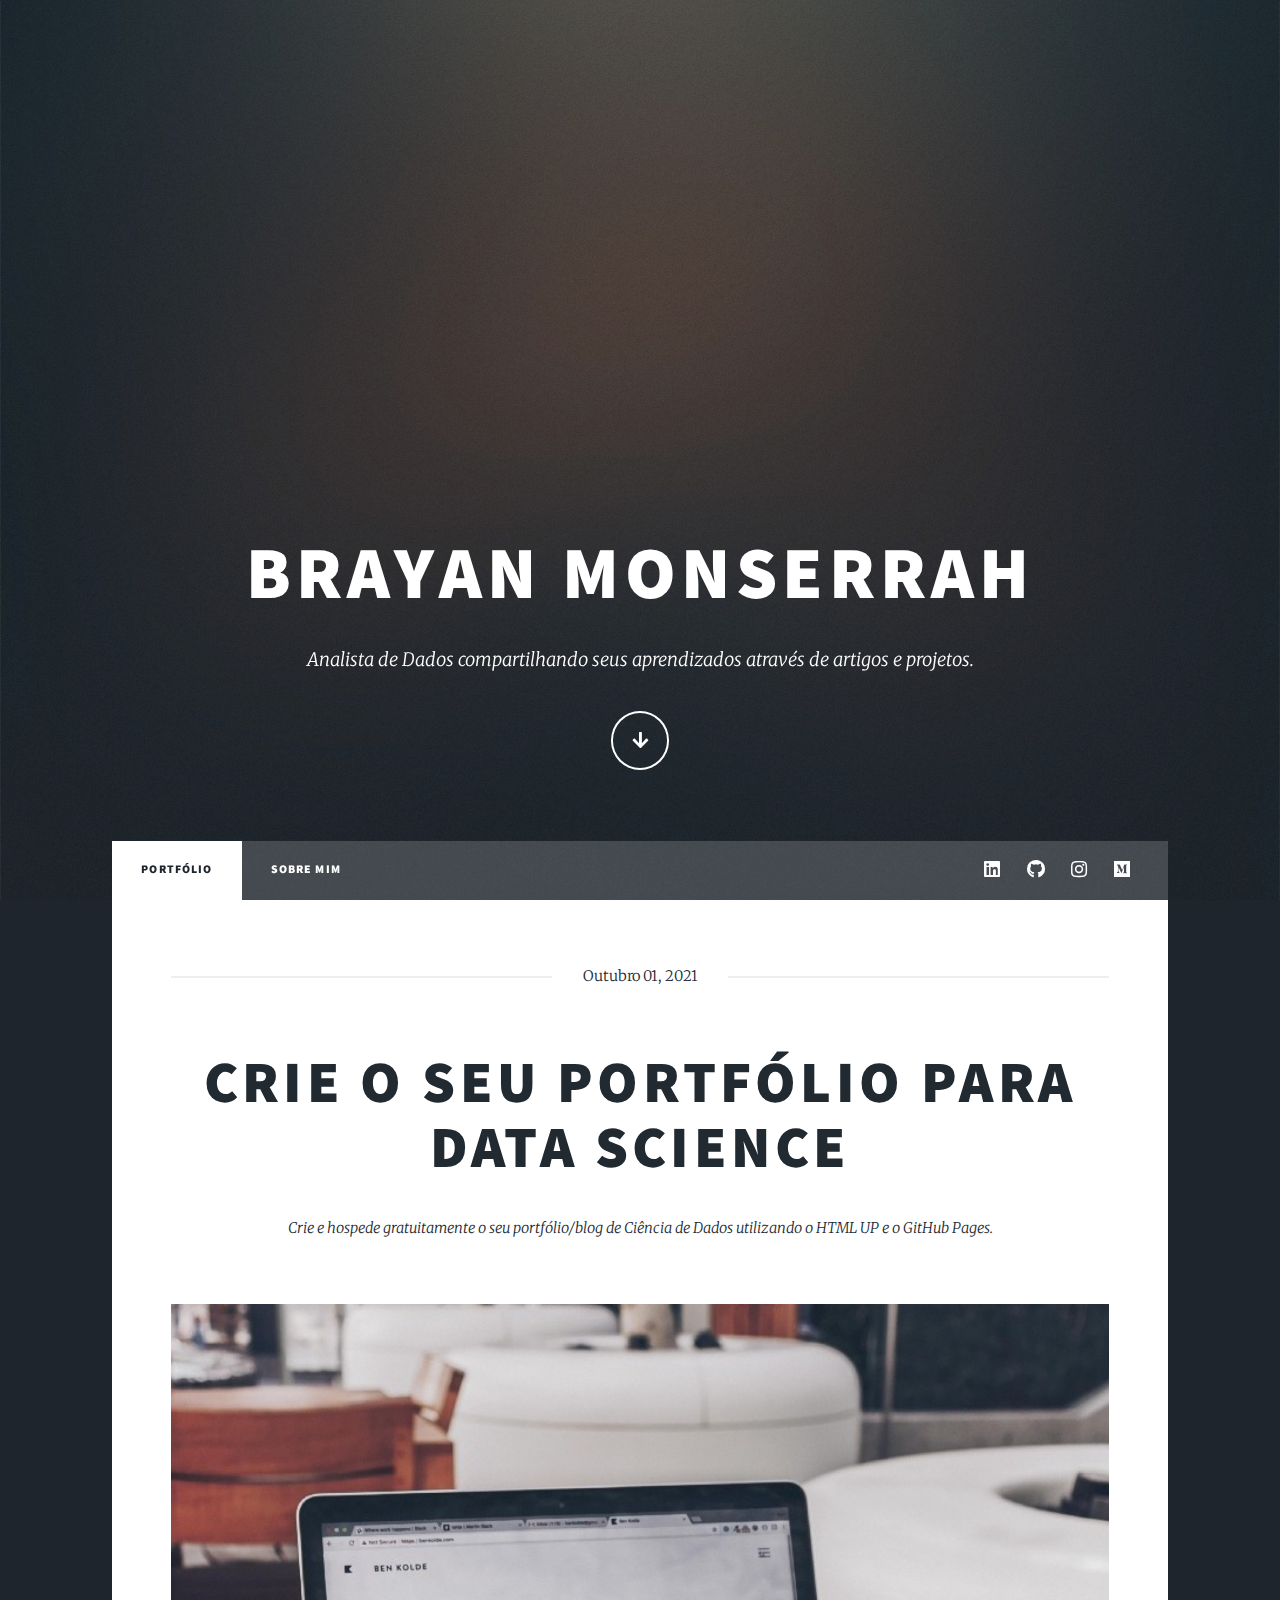
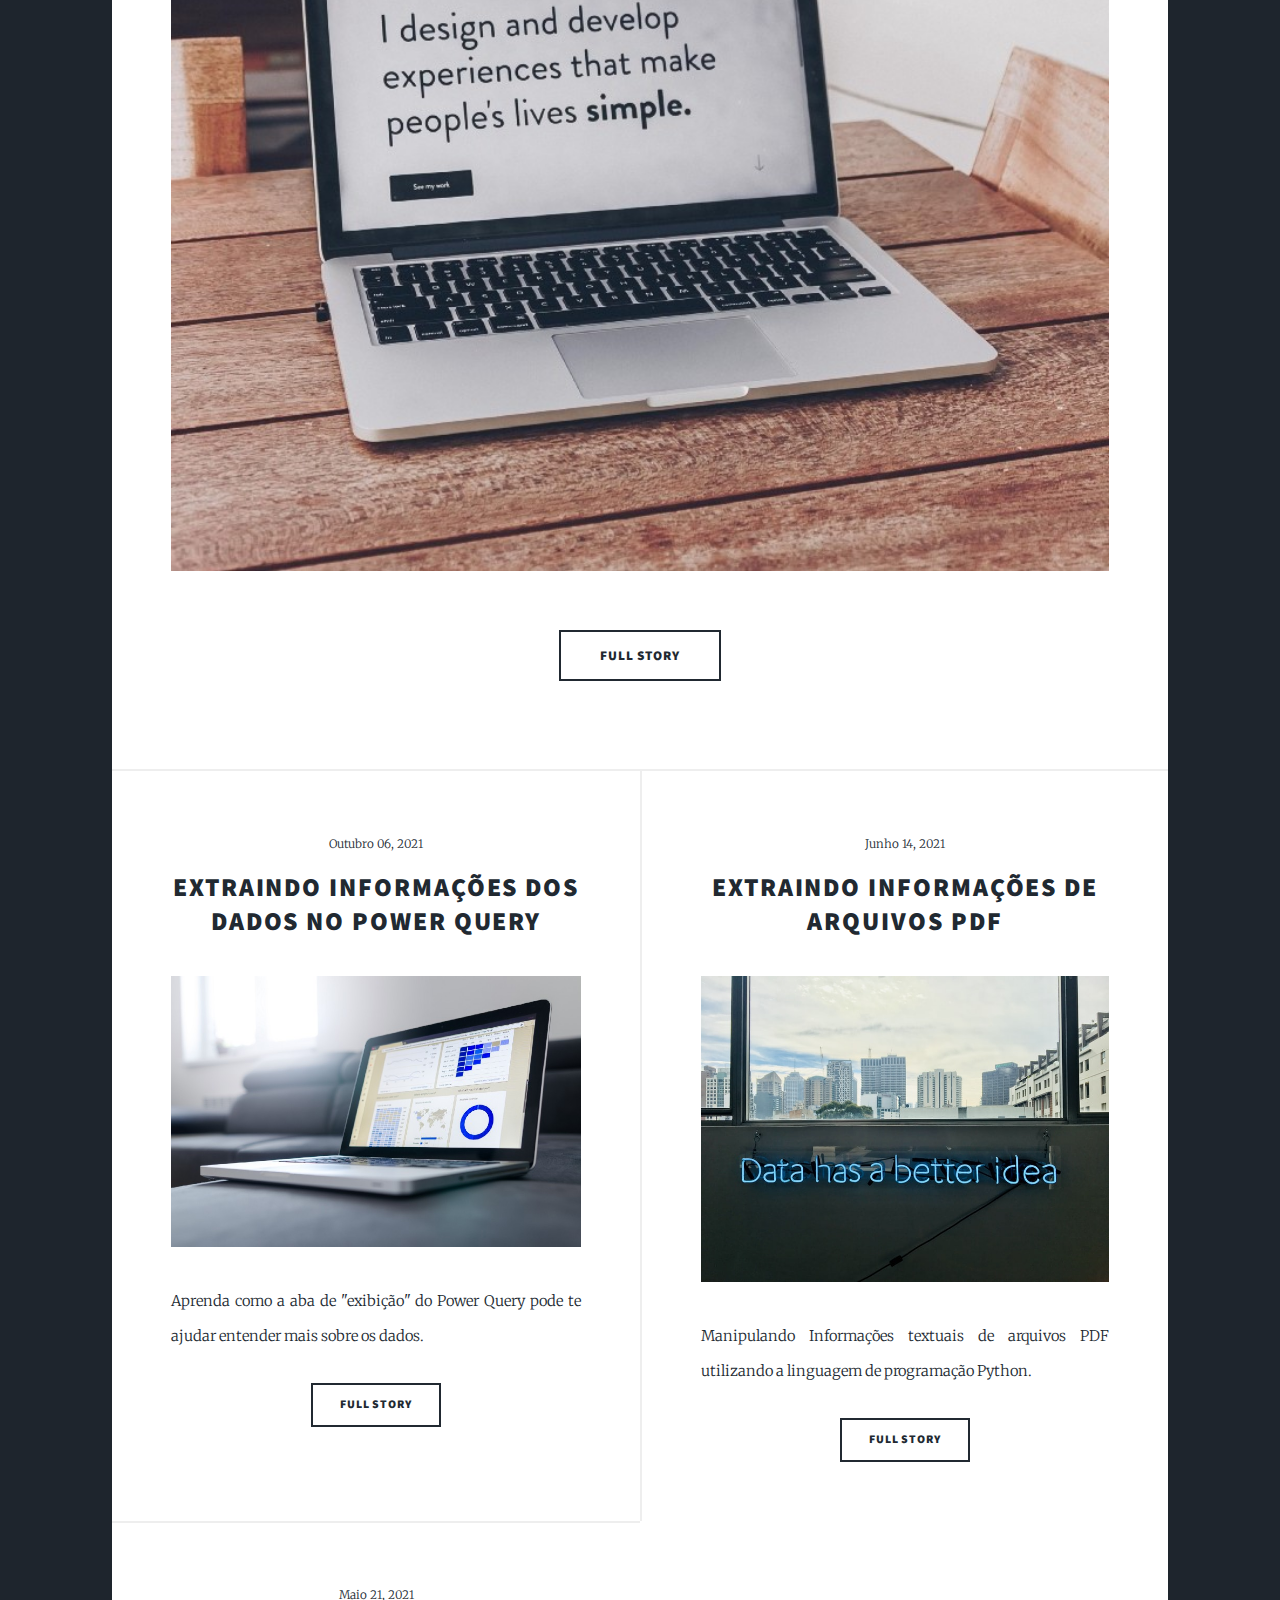
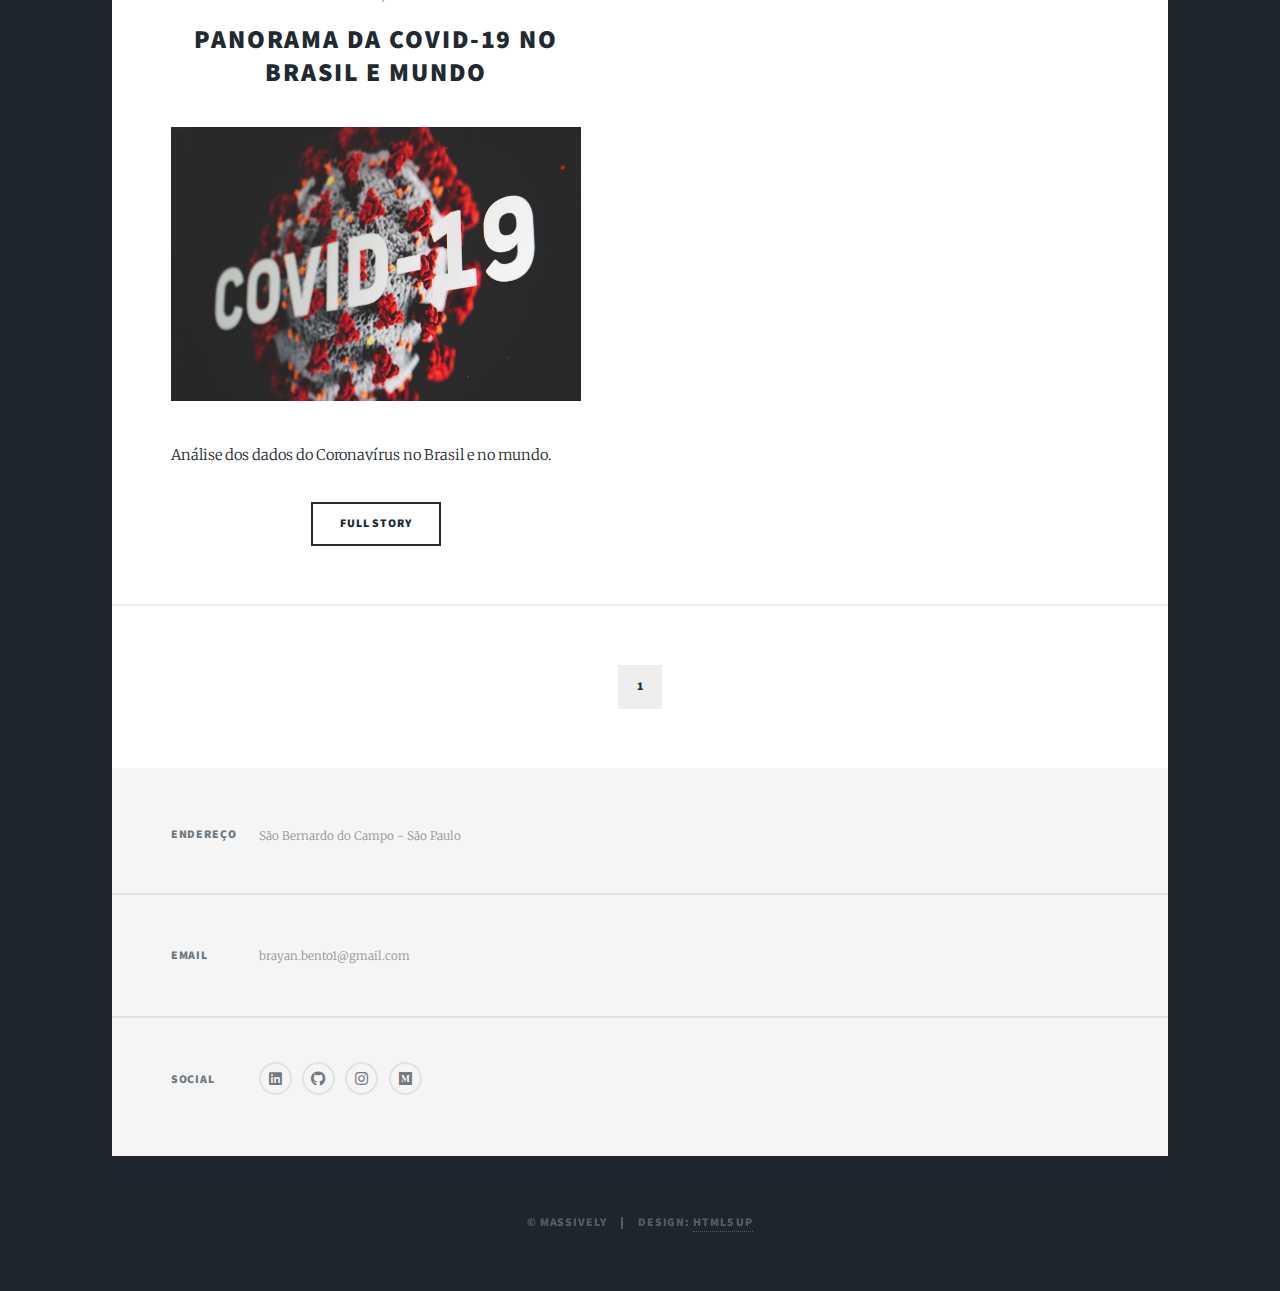
==== commit 01ee6178: "new post added" ====
--- a/index.html
+++ b/index.html
@@ -69,6 +69,17 @@
 							<section class="posts">
 								<article>
 									<header>
+										<span class="date">Outubro 06, 2021</span>
+										<h2><a href="/posts/post4.html">Extraindo Informações dos Dados no Power Query</h2>
+									</header>
+									<a href="/posts/post4.html" class="image fit"><img src="images/post4/banner.jpeg" alt="" /></a>
+									<p>Aprenda como a aba de "exibição" do Power Query pode te ajudar entender mais sobre os dados.</p>
+									<ul class="actions special">
+										<li><a href="/posts/post4.html" class="button">Full Story</a></li>
+									</ul>
+								</article>
+								<article>
+									<header>
 										<span class="date">Junho 14, 2021</span>
 										<h2><a href="/posts/post1.html">Extraindo Informações de Arquivos PDF</h2>
 									</header>
@@ -90,18 +101,6 @@
 									</ul>
 								</article>
 								<!--<article>
-									<header>
-										<span class="date">April 18, 2017</span>
-										<h2><a href="#">Ante mattis<br />
-										interdum dolor</a></h2>
-									</header>
-									<a href="#" class="image fit"><img src="images/pic04.jpg" alt="" /></a>
-									<p>Donec eget ex magna. Interdum et malesuada fames ac ante ipsum primis in faucibus. Pellentesque venenatis dolor imperdiet dolor mattis sagittis magna etiam.</p>
-									<ul class="actions special">
-										<li><a href="#" class="button">Full Story</a></li>
-									</ul>
-								</article>
-								<article>
 									<header>
 										<span class="date">April 14, 2017</span>
 										<h2><a href="#">Tempus sed<br />
--- a/assets/css/main.css
+++ b/assets/css/main.css
@@ -4686,4 +4686,8 @@
 			visibility: visible;
 		}
 
+	}
+
+	.responsive_image {
+		max-width: 100%;
 	}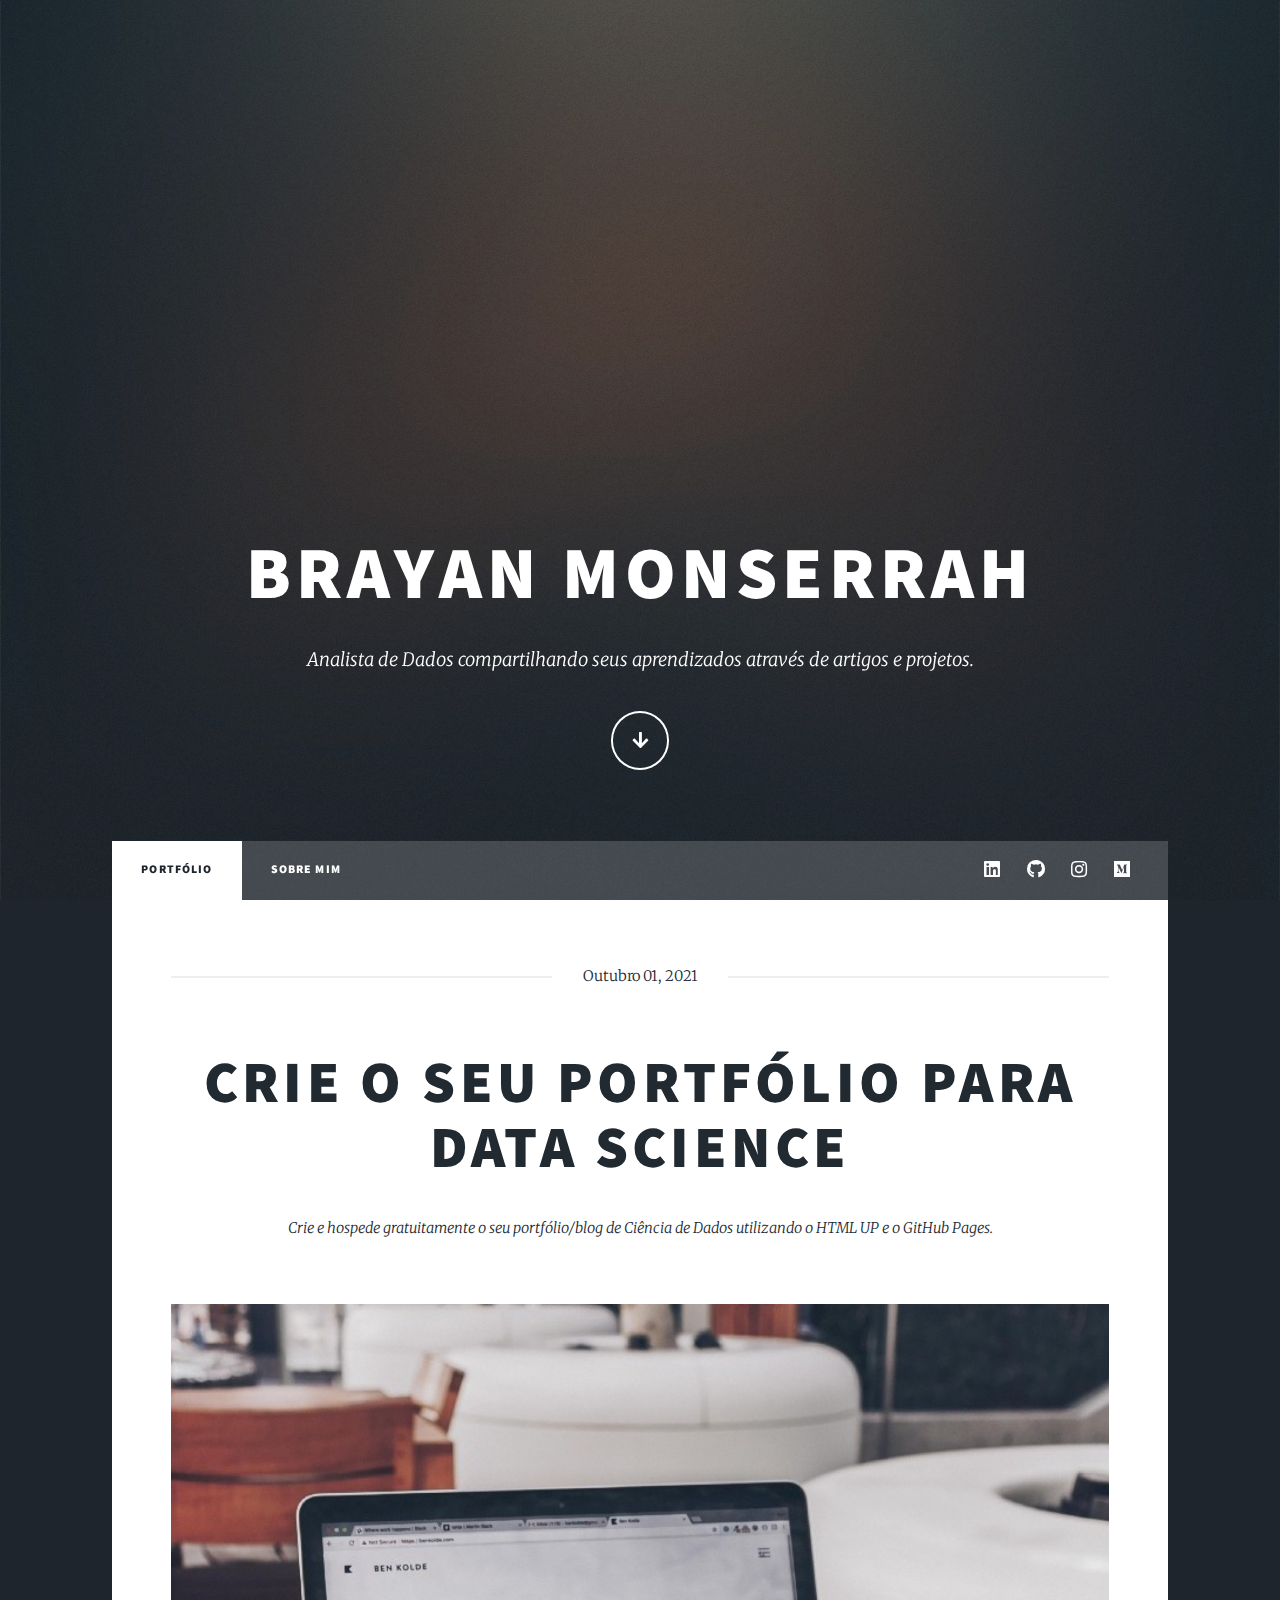
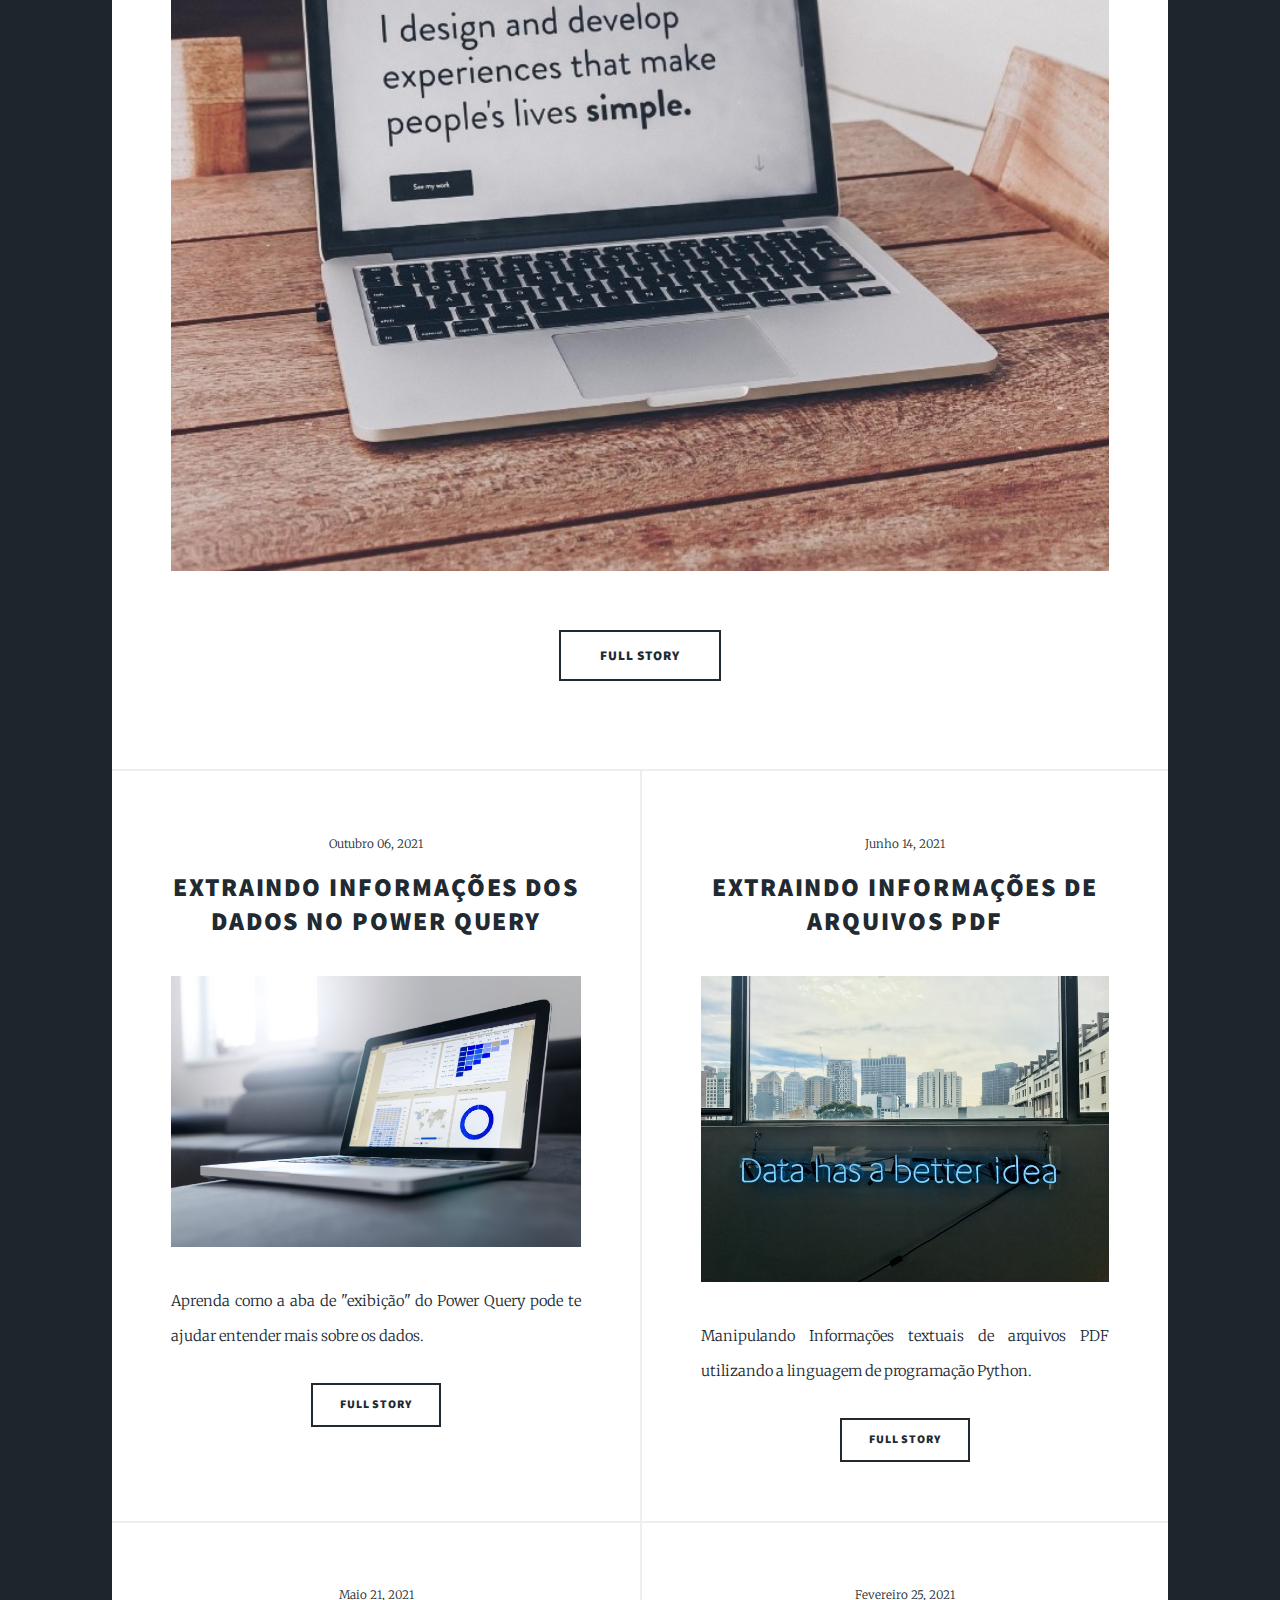
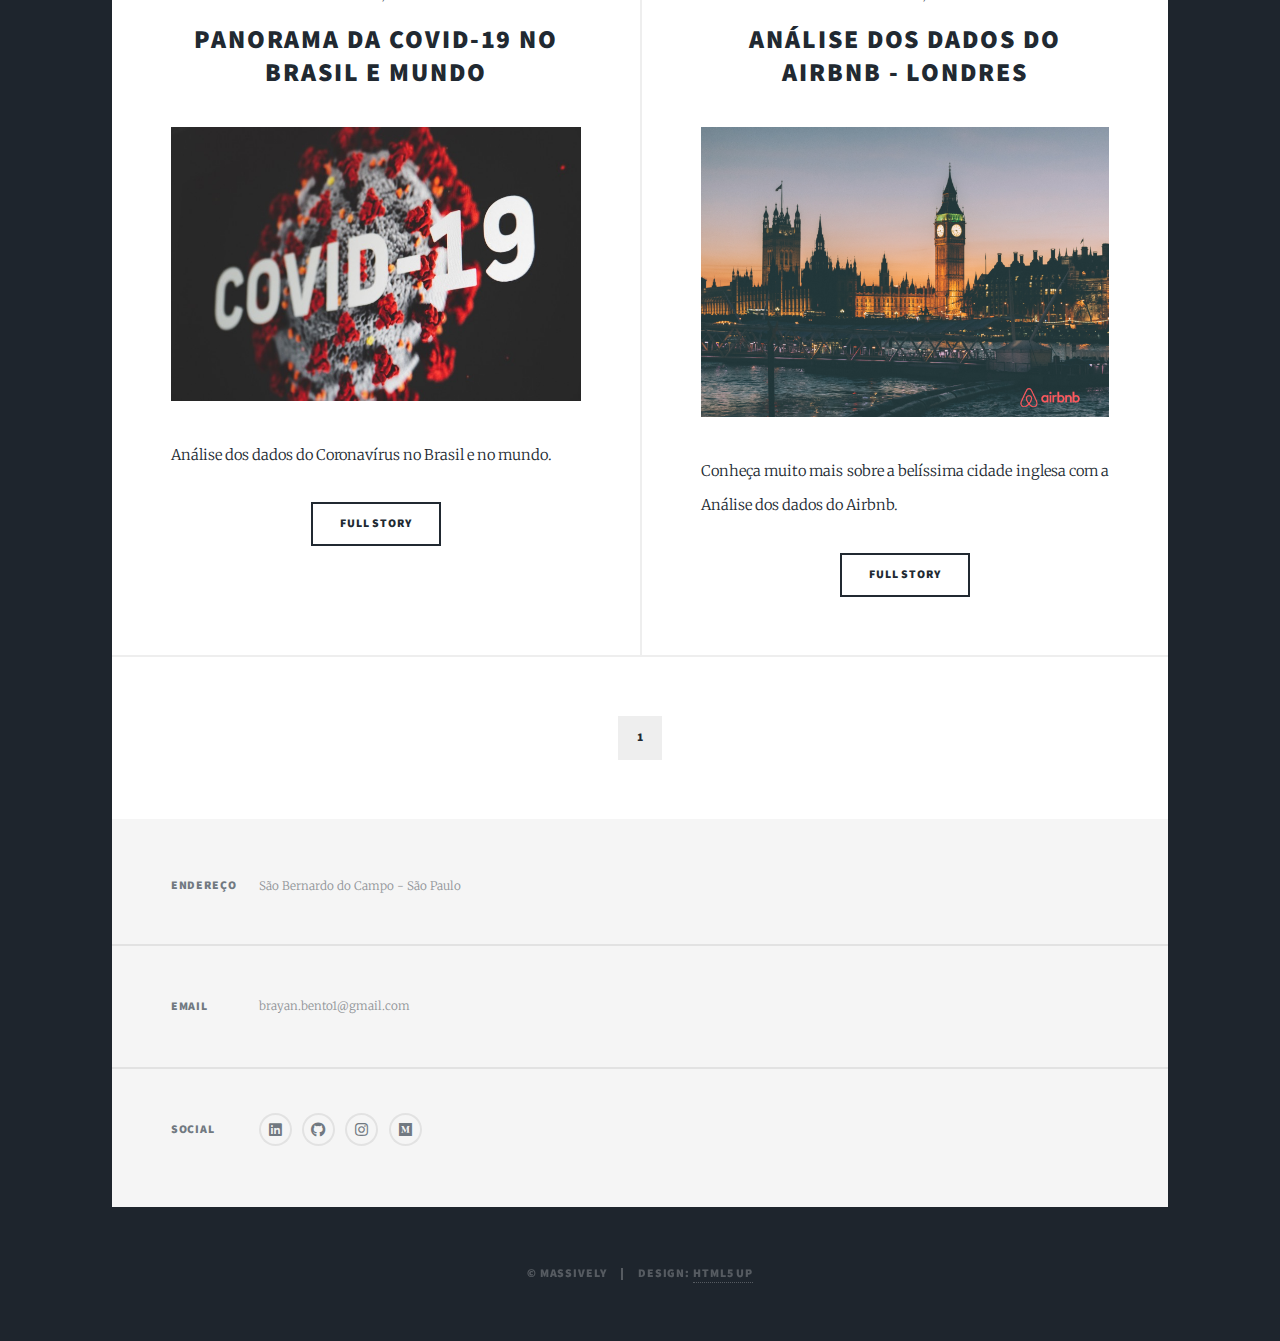
==== commit 5bf415d7: "post airbnb added" ====
--- a/index.html
+++ b/index.html
@@ -100,19 +100,18 @@
 										<li><a href="/posts/post3.html" class="button">Full Story</a></li>
 									</ul>
 								</article>
+								<article>
+									<header>
+										<span class="date">Fevereiro 25, 2021</span>
+										<h2><a href="/posts/post5.html">Análise dos Dados do Airbnb - Londres<br/></h2>
+									</header>
+									<a href="/posts/post5.html" class="image fit"><img src="images/post5/banner.png" alt="" /></a>
+									<p>Conheça muito mais sobre a belíssima cidade inglesa com a Análise dos dados do Airbnb.</p>
+									<ul class="actions special">
+										<li><a href="/posts/post5.html" class="button">Full Story</a></li>
+									</ul>
+								</article>
 								<!--<article>
-									<header>
-										<span class="date">April 14, 2017</span>
-										<h2><a href="#">Tempus sed<br />
-										nulla imperdiet</a></h2>
-									</header>
-									<a href="#" class="image fit"><img src="images/pic05.jpg" alt="" /></a>
-									<p>Donec eget ex magna. Interdum et malesuada fames ac ante ipsum primis in faucibus. Pellentesque venenatis dolor imperdiet dolor mattis sagittis magna etiam.</p>
-									<ul class="actions special">
-										<li><a href="#" class="button">Full Story</a></li>
-									</ul>
-								</article>
-								<article>
 									<header>
 										<span class="date">April 11, 2017</span>
 										<h2><a href="#">Odio magna<br />
